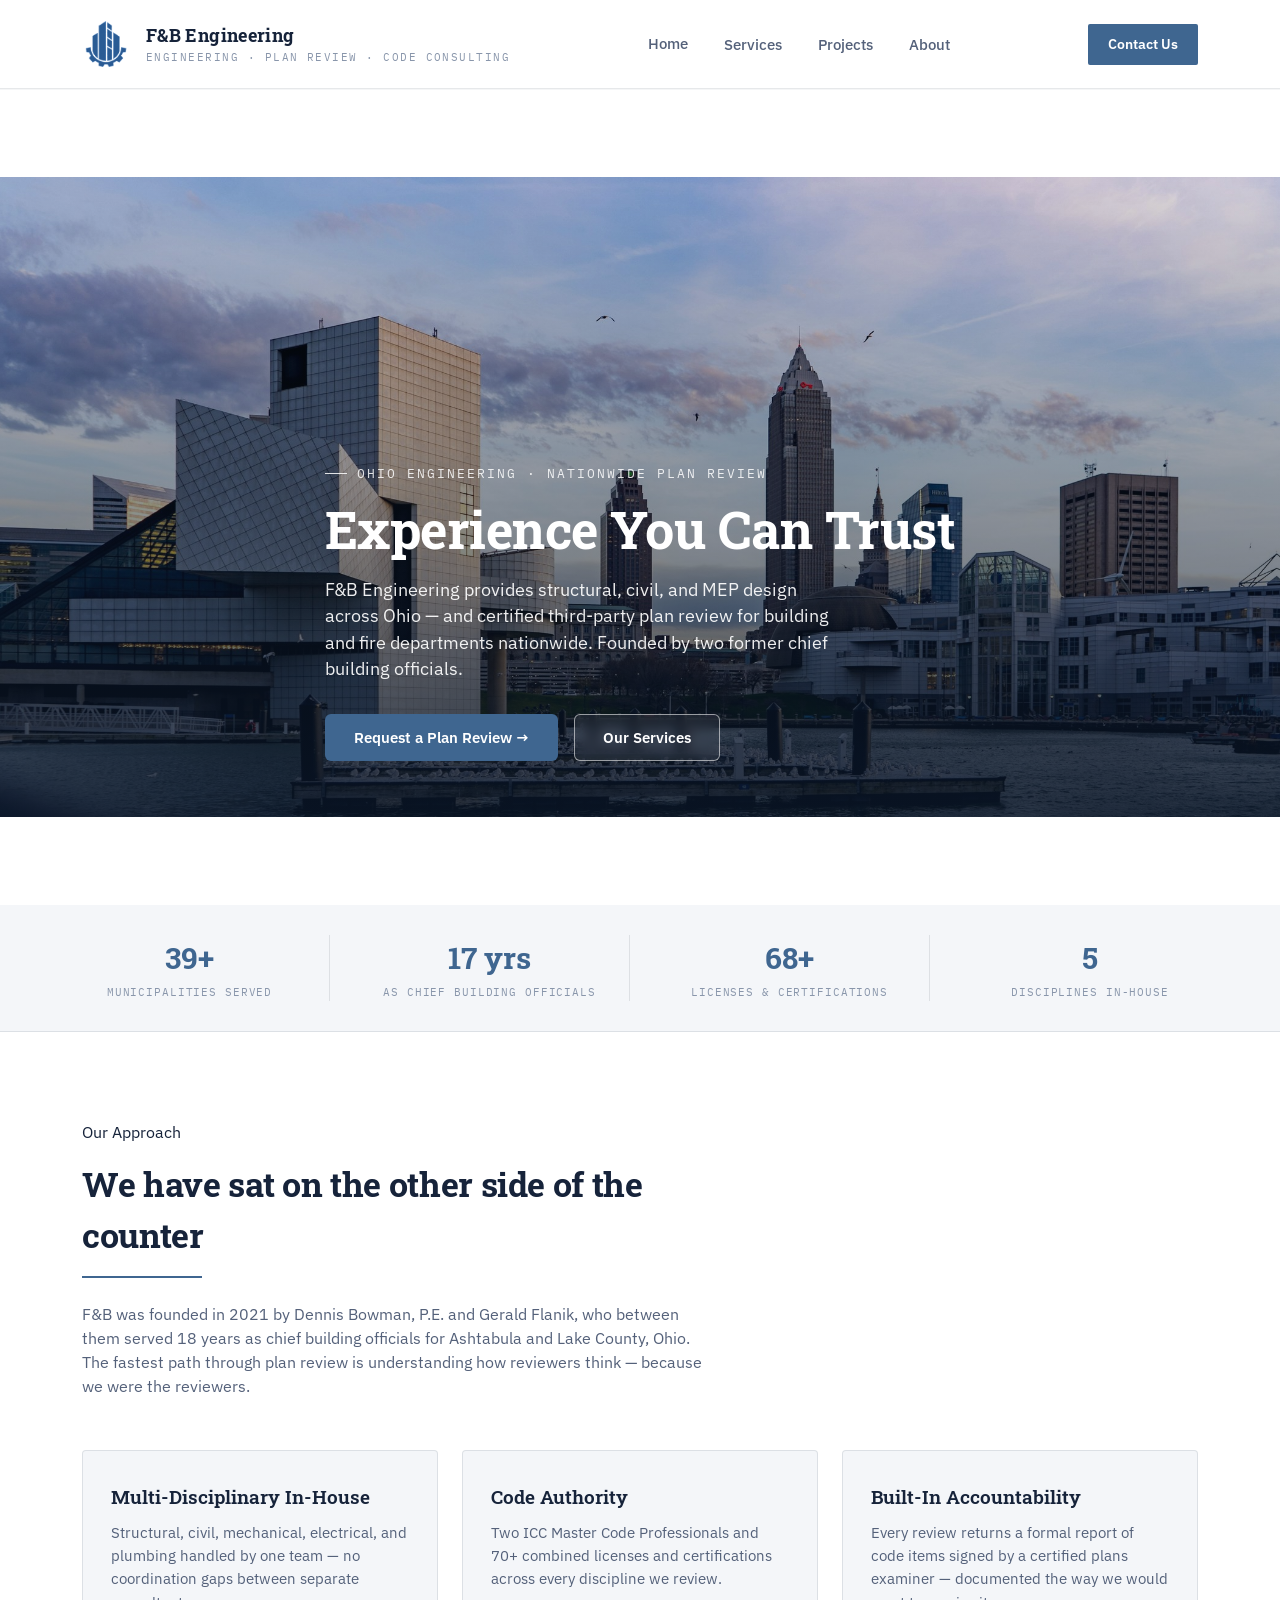
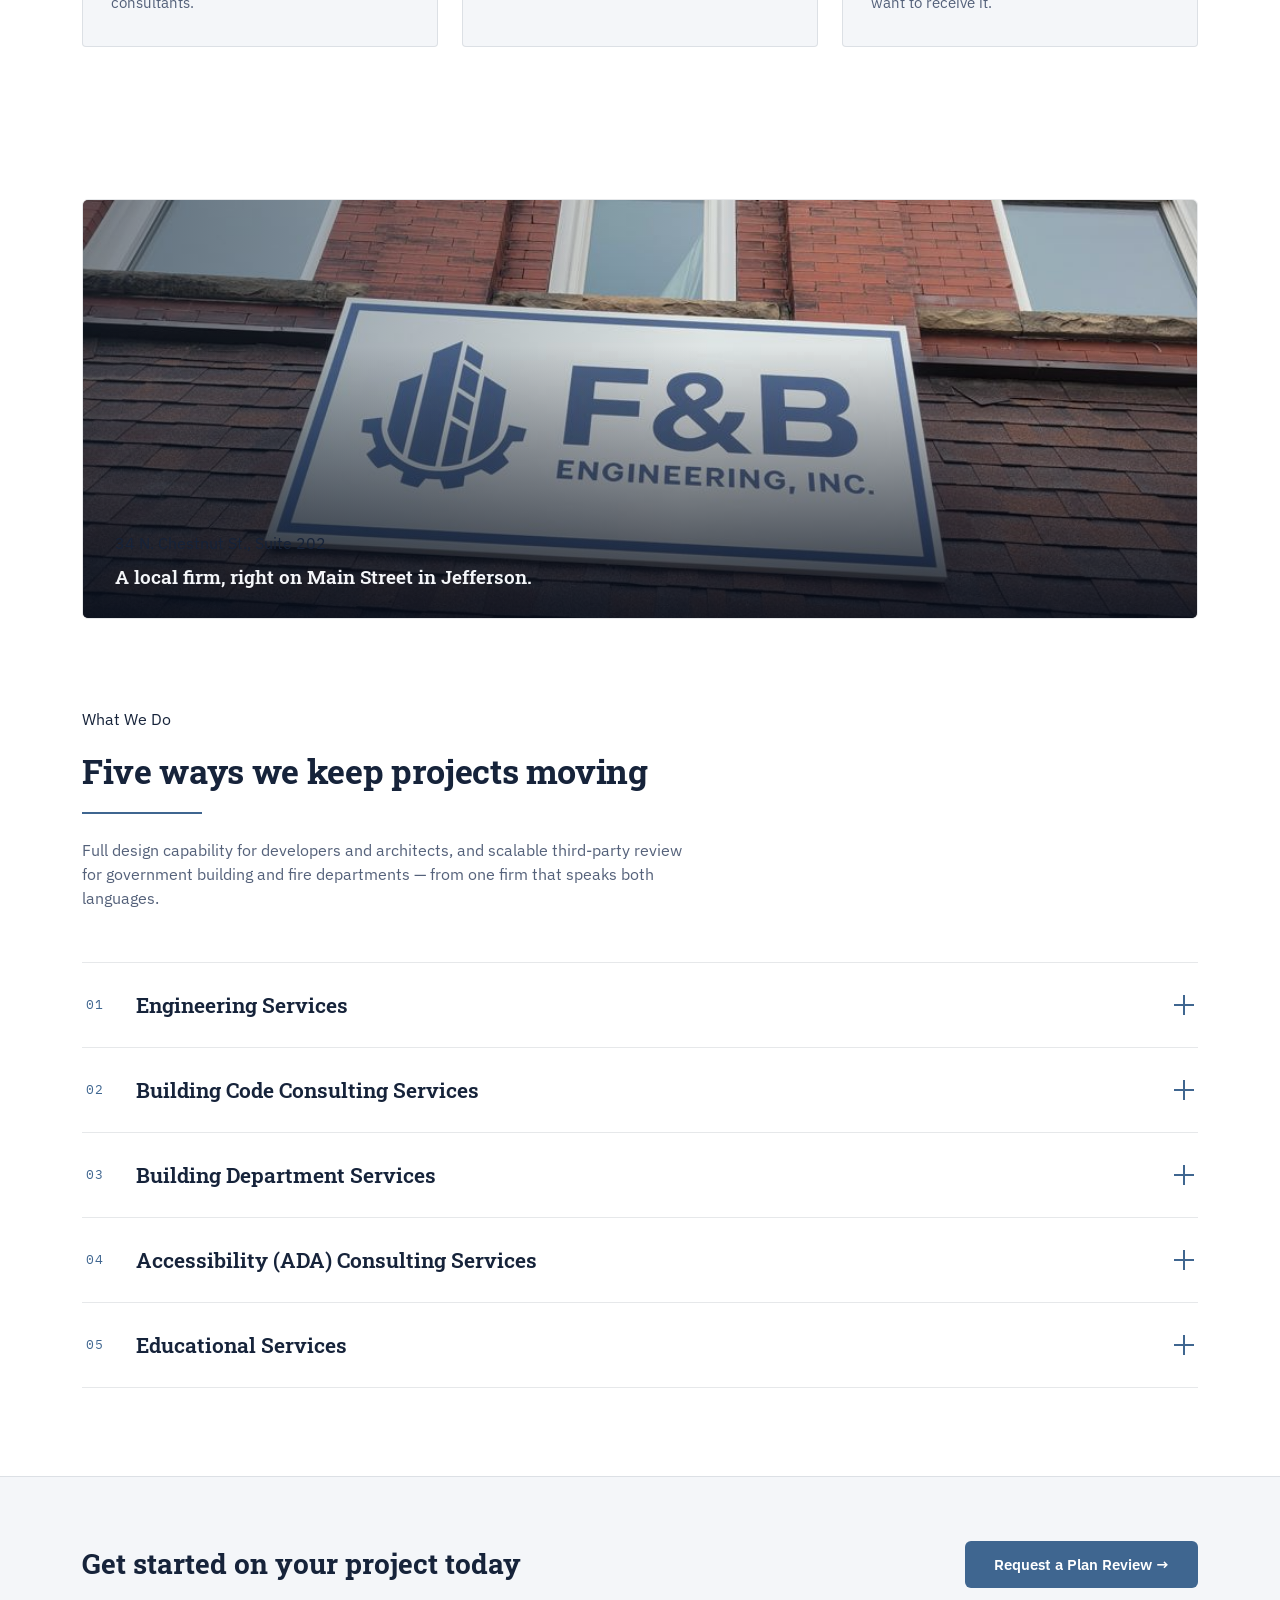
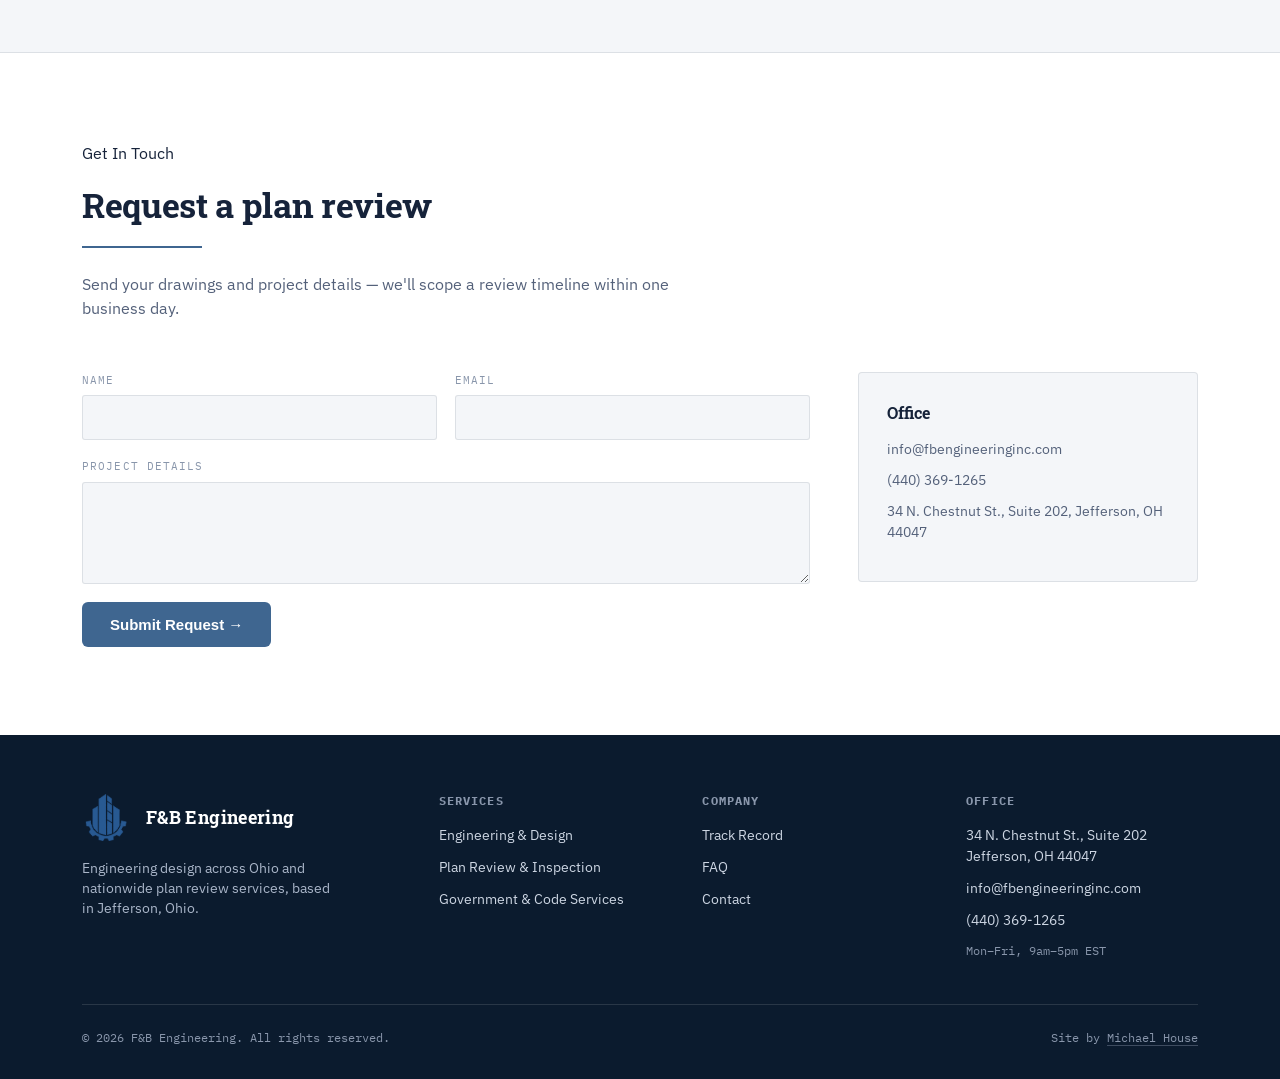
==== index.html @ 22bfcffc "Added effect to contact confirmation stamp" ====
<!DOCTYPE html>
<html lang="en">
<head>
<meta charset="UTF-8">
<meta name="viewport" content="width=device-width, initial-scale=1.0">
<title>F&amp;B Engineering — Ohio Engineering &amp; Nationwide Plan Review</title>
<meta name="description" content="Structural, civil, and MEP engineering across Ohio, and certified third-party building and fire plan review for departments nationwide. Founded by two former chief building officials.">
<meta name="theme-color" content="#ffffff">
<link rel="canonical" href="https://www.fbengineeringinc.com/">
<meta property="og:type" content="website">
<meta property="og:site_name" content="F&amp;B Engineering">
<meta property="og:title" content="F&amp;B Engineering — Ohio Engineering &amp; Nationwide Plan Review">
<meta property="og:description" content="Structural, civil, and MEP engineering across Ohio, and certified third-party building and fire plan review for departments nationwide. Founded by two former chief building officials.">
<meta property="og:url" content="https://www.fbengineeringinc.com/">
<meta property="og:image:width" content="1200">
<meta property="og:image:height" content="630">
<meta property="og:image:alt" content="F&amp;B Engineering — Ohio engineering and nationwide plan review">
<meta property="og:image" content="https://www.fbengineeringinc.com/og-image.jpg">
<meta name="twitter:card" content="summary_large_image">
<meta name="twitter:title" content="F&amp;B Engineering — Ohio Engineering &amp; Nationwide Plan Review">
<meta name="twitter:description" content="Structural, civil, and MEP engineering across Ohio, and certified third-party building and fire plan review for departments nationwide. Founded by two former chief building officials.">
<meta name="twitter:image" content="https://www.fbengineeringinc.com/og-image.jpg">
<meta name="robots" content="index, follow">
<link rel="icon" type="image/png" sizes="32x32" href="[data-uri]">
<link rel="apple-touch-icon" sizes="180x180" href="[data-uri]">
<script type="application/ld+json">
{
  "@context": "https://schema.org",
  "@type": "ProfessionalService",
  "name": "F&B Engineering",
  "description": "Full-service structural, civil, and MEP engineering across Ohio, and certified third-party plan review and inspection for building and fire departments nationwide.",
  "foundingDate": "2021",
  "url": "https://www.fbengineeringinc.com/",
  "telephone": "+1-440-369-1265",
  "email": "info@fbengineeringinc.com",
  "address": {
    "@type": "PostalAddress",
    "streetAddress": "34 N. Chestnut St., Suite 202",
    "addressLocality": "Jefferson",
    "addressRegion": "OH",
    "postalCode": "44047",
    "addressCountry": "US"
  },
  "areaServed": [{"@type":"State","name":"Ohio"},{"@type":"Country","name":"United States"}],
  "priceRange": "$$",
  "openingHoursSpecification": {
    "@type": "OpeningHoursSpecification",
    "dayOfWeek": ["Monday","Tuesday","Wednesday","Thursday","Friday"],
    "opens": "09:00",
    "closes": "17:00"
  },
  "sameAs": []
}
</script>
<link rel="preconnect" href="https://fonts.googleapis.com">
<link href="https://fonts.googleapis.com/css2?family=Roboto+Slab:wght@400;600;700&family=IBM+Plex+Sans:wght@400;500;600;700&family=IBM+Plex+Mono:wght@400;500&display=swap" rel="stylesheet">
<style>
  :root{
    /* Clean corporate palette — white surfaces, steel-blue brand accent
       (matches the actual office signage), navy reserved for the footer
       band and high-contrast text. Variable names kept for minimal-risk
       edits even though several no longer mean "navy". */
    --navy-950:#0b1b2e;   /* deep navy — footer band, dark text-on-accent */
    --navy-900:#ffffff;   /* page background */
    --navy-850:#f4f6f9;   /* card / section-alt surface */
    --navy-800:#eaeef3;   /* hover / input surface */
    --navy-750:#dde3ea;   /* subtle fill */
    --blue-500:#3f6690;   /* primary brand blue (from FBE signage) */
    --blue-400:#5b84ad;   /* lighter blue accent */
    --brass-400:#3f6690;  /* CTA accent — now blue, not gold */
    --brass-300:#5b84ad;
    --rust-500:#b33a2e;   /* rubber-stamp red — kept, reads great on white */
    --ink-100:#16233a;    /* primary text (near-navy, not pure black) */
    --ink-300:#54617a;    /* secondary text */
    --ink-400:#8996ab;    /* tertiary / mono labels */
    --line:rgba(15,30,50,0.10);
    --font-display:'Roboto Slab', serif;
    --font-body:'IBM Plex Sans', sans-serif;
    --font-mono:'IBM Plex Mono', monospace;
    --ease: cubic-bezier(.16,1,.3,1);
  }
  *{box-sizing:border-box; margin:0; padding:0;}
  html{scroll-behavior:smooth;}
  body{
    background:var(--navy-900);
    color:var(--ink-100);
    font-family:var(--font-body);
    line-height:1.5;
    overflow-x:hidden;
  }
  a{color:inherit; text-decoration:none;}
  img{max-width:100%; display:block;}
  .wrap{max-width:1180px; margin:0 auto; padding:0 32px;}
  ::selection{background:var(--blue-500); color:#ffffff;}

  /* Film grain texture removed for a clean corporate look on white */
  .grain-overlay{ display:none; }

  /* Focus states (keyboard navigation) */
  a:focus-visible, button:focus-visible, input:focus-visible, textarea:focus-visible{
    outline:2px solid var(--brass-300); outline-offset:3px; border-radius:2px;
  }
  .form-field input:focus-visible, .form-field textarea:focus-visible{
    outline:2px solid var(--blue-400); outline-offset:0;
  }
  .skip-link{
    position:absolute; top:-100px; left:16px; z-index:1000;
    background:var(--brass-400); color:#ffffff; font-weight:600; font-size:14px;
    padding:12px 20px; border-radius:2px; transition:top .2s ease;
  }
  .skip-link:focus{top:16px;}

  /* Blueprint grid texture */
  .blueprint-bg{
    position:absolute; inset:0;
    background-image:
      linear-gradient(rgba(91,155,213,0.07) 1px, transparent 1px),
      linear-gradient(90deg, rgba(91,155,213,0.07) 1px, transparent 1px);
    background-size:44px 44px;
    mask-image:radial-gradient(ellipse 80% 60% at 60% 20%, black 40%, transparent 100%);
    pointer-events:none;
  }
  .blueprint-glow{
    position:absolute; inset:0; pointer-events:none;
    background:radial-gradient(circle 200px at var(--mx,60%) var(--my,20%), rgba(91,155,213,0.045), transparent 70%);
    transition:background .12s ease-out;
  }

  /* Nav */
  header{
    position:sticky; top:0; z-index:100;
    background:rgba(255,255,255,0.90);
    backdrop-filter:blur(10px);
    border-bottom:1px solid var(--line);
    box-shadow:0 1px 0 rgba(15,30,50,0.04);
    transition:padding .25s ease;
  }
  nav{
    display:flex; align-items:center; justify-content:space-between;
    padding:18px 32px; max-width:1180px; margin:0 auto;
    transition:padding .25s ease;
  }
  header.scrolled nav{padding:12px 32px;}
  header.scrolled .brand-mark{width:40px; height:40px;}
  header.scrolled .brand-name{font-size:16px;}
  .brand{display:flex; align-items:center; gap:12px;}
  .brand-mark{
    width:52px; height:52px; object-fit:contain; display:block;
    transition:width .25s ease, height .25s ease;
  }
  .brand-name{font-family:var(--font-display); font-weight:700; font-size:18px; letter-spacing:0.02em; transition:font-size .25s ease;}
  .brand-sub{font-family:var(--font-mono); font-size:10.5px; color:var(--ink-400); letter-spacing:0.14em; text-transform:uppercase; margin-top:1px;}
  .nav-links{display:flex; gap:36px; align-items:center;}
  .nav-links a{font-size:14.5px; color:var(--ink-300); font-weight:500; transition:color .2s;}
  .nav-links a:hover{color:var(--brass-300);}
  .nav-dropdown{position:relative;}
  .nav-dropdown-menu{
    display:none; position:absolute; top:100%; left:0; margin-top:14px;
    background:#ffffff; border:1px solid var(--line); border-radius:4px;
    box-shadow:0 12px 28px rgba(0,0,0,0.12); min-width:220px; padding:8px 0; z-index:50;
  }
  .nav-dropdown-menu::before{
    content:''; position:absolute; top:-14px; left:0; right:0; height:14px;
  }
  .nav-dropdown-menu a{display:block; padding:10px 18px; font-size:13.5px; white-space:nowrap;}
  .nav-dropdown-menu a:hover{background:var(--bg-subtle,#f4f6f8);}
  .nav-dropdown:hover .nav-dropdown-menu{display:block;}
  .nav-cta{
    background:var(--brass-400); color:#ffffff; font-weight:600; font-size:14px;
    padding:10px 20px; border-radius:2px; transition:background .2s var(--ease), transform .2s var(--ease);
  }
  .nav-cta:hover{background:var(--navy-950); transform:translateY(-1px);}
  .nav-cta-mobile{display:none;}
  .nav-toggle{
    display:none; flex-direction:column; justify-content:center; gap:5px;
    width:40px; height:40px; background:transparent; border:1px solid var(--line); border-radius:3px;
    cursor:pointer; padding:0; align-items:center;
  }
  .nav-toggle span{width:18px; height:2px; background:var(--ink-100); transition:transform .25s var(--ease), opacity .25s ease;}
  .nav-toggle[aria-expanded="true"] span:nth-child(1){transform:translateY(7px) rotate(45deg);}
  .nav-toggle[aria-expanded="true"] span:nth-child(2){opacity:0;}
  .nav-toggle[aria-expanded="true"] span:nth-child(3){transform:translateY(-7px) rotate(-45deg);}

  /* Hero */
  .hero{position:relative; overflow:hidden; display:grid;}
  .hero-photo{position:relative; width:100%; height:100%; min-height:640px; grid-area:1 / 1;}
  .hero-photo-img{width:100%; height:100%; object-fit:cover; display:block;}
  .hero-photo-overlay{
    position:absolute; inset:0;
    background:linear-gradient(180deg, rgba(10,22,40,0.15) 0%, rgba(10,22,40,0.55) 65%, rgba(10,22,40,0.85) 100%);
  }
  .hero-copy{
    grid-area:1 / 1; z-index:2; align-self:end;
    padding:32px 0 56px; color:#ffffff;
  }
  .hero .eyebrow{
    font-family:var(--font-mono); font-size:12.5px; letter-spacing:0.16em; text-transform:uppercase;
    color:#ffffff; opacity:0.85; margin-bottom:18px; display:flex; align-items:center; gap:10px;
  }
  .hero .eyebrow::before{content:''; width:22px; height:1px; background:#ffffff;}
  .hero h1{
    font-family:var(--font-display); font-weight:700; font-size:52px; line-height:1.08;
    letter-spacing:-0.01em; margin-bottom:20px; color:#ffffff;
  }
  .hero h1 em{font-style:normal; color:var(--brass-400);}
  .hero-copy p{font-size:17.5px; color:rgba(255,255,255,0.92); max-width:520px; margin-bottom:32px;}
  .hero-actions{display:flex; gap:16px; flex-wrap:wrap;}
  .btn-primary, .btn-ghost{
    font-weight:600; font-size:15px; padding:15px 28px; border-radius:6px;
    display:inline-flex; align-items:center; gap:8px; line-height:1;
    border:1.5px solid transparent;
  }
  .btn-primary{
    background:var(--brass-400); color:#ffffff;
    transition:background .2s var(--ease), transform .2s var(--ease);
    position:relative; overflow:hidden;
  }
  .btn-primary::after{
    content:''; position:absolute; top:0; left:-60%; width:40%; height:100%;
    background:linear-gradient(115deg, transparent, rgba(255,255,255,0.55), transparent);
    transform:skewX(-20deg); transition:left .55s ease;
  }
  .btn-primary:hover::after{left:130%;}
  .btn-primary:hover{background:var(--brass-300); transform:translateY(-1px);}
  .btn-ghost{
    border:1.5px solid rgba(255,255,255,0.55); color:#ffffff;
    background:rgba(255,255,255,0.06); backdrop-filter:blur(6px);
    transition:border-color .2s, background .2s, transform .2s var(--ease);
  }
  .btn-ghost:hover{border-color:#ffffff; background:rgba(255,255,255,0.16); transform:translateY(-1px);}

  /* Stamp signature element */
  .stamp-stage{position:relative; height:340px; display:flex; align-items:center; justify-content:center;}
  .stamp{
    width:230px; height:230px; border-radius:50%;
    border:3px solid var(--rust-500);
    display:flex; align-items:center; justify-content:center;
    position:relative;
    transform:rotate(-11deg) scale(1);
    box-shadow:0 0 0 4px rgba(179,58,46,0.08);
  }
  .stamp::before{
    content:''; position:absolute; inset:10px; border-radius:50%; border:1px solid rgba(179,58,46,0.5);
  }
  .stamp-text{
    font-family:var(--font-mono); color:var(--rust-500); text-align:center; font-weight:500;
    font-size:12.5px; letter-spacing:0.08em; text-transform:uppercase; line-height:1.7;
  }
  .stamp-text .big{font-size:19px; font-weight:700; display:block; letter-spacing:0.1em; margin:2px 0;}
  .stamp.stamp-impact{
    animation:stampDown 0.5s cubic-bezier(.36,2.2,.5,1) both;
  }
  .stamp.stamp-impact::after{
    content:''; position:absolute; inset:-16px; border-radius:50%;
    border:2px solid var(--rust-500);
    opacity:0; animation:stampRing 0.55s ease-out 0.28s both;
  }
  @keyframes stampDown{
    0%{opacity:0; transform:rotate(-11deg) scale(2.4); filter:blur(4px);}
    50%{opacity:1; filter:blur(0);}
    62%{transform:rotate(-11deg) scale(0.88);}
    80%{transform:rotate(-11deg) scale(1.05);}
    100%{transform:rotate(-11deg) scale(1);}
  }
  @keyframes stampRing{
    0%{opacity:0.85; transform:scale(0.55);}
    100%{opacity:0; transform:scale(1.4);}
  }
  .stamp-ring-label{
    position:absolute; inset:-26px; font-family:var(--font-mono); font-size:10.5px;
    color:var(--ink-400); letter-spacing:0.15em;
  }

  /* Trust bar */
  .trust-bar{
    border-bottom:1px solid var(--line); background:var(--navy-850);
  }
  .trust-row{
    display:grid; grid-template-columns:repeat(4,1fr); padding:30px 0; gap:20px;
  }
  .trust-item{text-align:center; border-right:1px solid var(--line);}
  .trust-item:last-child{border-right:none;}
  .trust-num{font-family:var(--font-display); font-size:30px; font-weight:700; color:var(--blue-500); font-variant-numeric:tabular-nums;}
  .trust-label{font-family:var(--font-mono); font-size:11px; color:var(--ink-400); letter-spacing:0.08em; text-transform:uppercase; margin-top:4px;}

  /* Section shared */
  section{padding:88px 0;}
  .section-head{max-width:620px; margin-bottom:52px;}
  .section-head .eyebrow{margin-bottom:14px;}
  .section-head h2{font-family:var(--font-display); font-size:34px; font-weight:700; margin-bottom:14px; letter-spacing:-0.01em;}
  .section-head p{color:var(--ink-300); font-size:16px;}

  /* Feature photo */
  .feature-photo{padding:64px 0 0;}
  .photo-frame{
    position:relative; border-radius:6px; overflow:hidden; border:1px solid var(--line);
    height:420px;
  }
  .photo-frame img{
    width:100%; height:100%; object-fit:cover; object-position:center 30%;
    filter:saturate(0.82) contrast(1.05) brightness(0.96);
    display:block;
  }
  .photo-frame::after{
    content:''; position:absolute; inset:0;
    background:
      linear-gradient(180deg, rgba(6,13,26,0) 35%, rgba(6,13,26,0.88) 100%),
      linear-gradient(100deg, rgba(11,27,46,0.45), transparent 55%);
  }
  .photo-caption{position:absolute; left:32px; right:32px; bottom:26px; z-index:2;}
  .photo-caption .eyebrow{margin-bottom:8px;}
  .photo-caption p{
    font-family:var(--font-display); font-weight:600; font-size:19px;
    color:#f4f6f9; max-width:460px;
  }
  @media (max-width: 860px){
    .photo-frame{height:280px;}
    .photo-caption p{font-size:16px;}
  }

  /* Scroll reveal + blueprint draw-line */
  .reveal{opacity:0; transform:translateY(16px); transition:opacity .7s var(--ease) var(--rd,0ms), transform .7s var(--ease) var(--rd,0ms);}
  .reveal.in-view{opacity:1; transform:translateY(0);}
  .draw-line{display:block; width:120px; height:6px; margin:2px 0 22px;}
  .draw-line line{stroke:var(--brass-400); stroke-width:2; stroke-dasharray:120; stroke-dashoffset:120; transition:stroke-dashoffset 1s ease .15s;}
  .in-view .draw-line line{stroke-dashoffset:0;}

  /* Services */
  .idx-num{font-variant-numeric:tabular-nums;}
  .service-link{font-size:13.5px; font-weight:600; color:var(--blue-400); display:inline-flex; align-items:center; gap:6px;}

  /* Services accordion */
  .services-accordion{display:flex; flex-direction:column; border-top:1px solid var(--line);}
  .svc-item{border-bottom:1px solid var(--line);}
  .svc-trigger{
    width:100%; display:flex; align-items:center; gap:22px;
    padding:28px 4px; background:none; border:none; text-align:left; cursor:pointer;
  }
  .svc-trigger-index{
    font-family:var(--font-mono); font-size:13px; color:var(--brass-400); letter-spacing:0.08em;
    flex-shrink:0; width:28px;
  }
  .svc-trigger-title{
    font-family:var(--font-display); font-size:21px; font-weight:600; color:var(--ink-100);
    flex:1; transition:color .2s;
  }
  .svc-trigger:hover .svc-trigger-title{color:var(--brass-300);}
  .svc-trigger-icon{
    font-family:var(--font-mono); font-size:20px; color:var(--brass-400); flex-shrink:0;
    position:relative; width:20px; height:20px;
  }
  .svc-trigger-icon::before, .svc-trigger-icon::after{
    content:''; position:absolute; background:var(--brass-400); transition:transform .25s var(--ease);
  }
  .svc-trigger-icon::before{left:0; top:9px; width:20px; height:2px;}
  .svc-trigger-icon::after{left:9px; top:0; width:2px; height:20px;}
  .svc-item.open .svc-trigger-icon::after{transform:rotate(90deg); opacity:0;}
  .svc-panel{max-height:0; overflow:hidden; transition:max-height .35s ease;}
  .svc-panel-inner{padding:4px 4px 36px 50px; max-width:760px;}
  .svc-copy-block{margin-bottom:22px;}
  .svc-copy-block:last-of-type{margin-bottom:26px;}
  .svc-copy-block h4{font-family:var(--font-display); font-size:16px; font-weight:600; color:var(--ink-100); margin-bottom:8px;}
  .svc-copy-block p{color:var(--ink-300); font-size:14.5px; line-height:1.65;}
  .svc-copy-block p.svc-tbd{color:var(--ink-400); font-style:italic;}
  .svc-topic-list{list-style:none; display:grid; grid-template-columns:repeat(2,1fr); gap:8px 24px; margin:14px 0 18px;}
  .svc-topic-list li{font-size:14px; color:var(--ink-200); padding-left:18px; position:relative;}
  .svc-topic-list li::before{content:'/'; position:absolute; left:0; color:var(--brass-400); font-family:var(--font-mono); font-weight:600;}

  /* Approach / value props */
  .value-grid{display:grid; grid-template-columns:repeat(3,1fr); gap:24px; margin-top:8px;}
  .value-card{
    background:var(--navy-850); border:1px solid var(--line); border-radius:4px; padding:32px 28px;
    transition:border-color .25s var(--ease), transform .25s var(--ease);
  }
  .value-card:hover{border-color:var(--blue-500); transform:translateY(-3px);}
  .value-card h3{font-family:var(--font-display); font-size:19px; font-weight:600; margin-bottom:10px;}
  .value-card p{color:var(--ink-300); font-size:14.5px; line-height:1.6;}

  /* FAQ */
  .faq-list{max-width:760px;}
  .faq-item{border-bottom:1px solid var(--line);}
  .faq-q{
    width:100%; display:flex; justify-content:space-between; align-items:center; gap:16px;
    padding:22px 4px; background:none; border:none; text-align:left; cursor:pointer;
    font-family:var(--font-body); font-size:16px; font-weight:600; color:var(--ink-100);
  }
  .faq-q:hover{color:var(--brass-300);}
  .faq-icon{
    font-family:var(--font-mono); font-size:18px; color:var(--brass-400); flex-shrink:0;
    transition:transform .25s var(--ease);
  }
  .faq-item.open .faq-icon{transform:rotate(45deg);}
  .faq-a{max-height:0; overflow:hidden; transition:max-height .3s ease;}
  .faq-a p{color:var(--ink-300); font-size:14.5px; line-height:1.65; padding:0 4px 22px; max-width:660px;}

  /* Credentials badges */
  .badge-row{display:grid; grid-template-columns:repeat(4,1fr); gap:20px; margin-top:8px;}
  .badge-item{
    background:var(--navy-850); border:1px solid var(--line); border-radius:4px;
    padding:26px 16px; text-align:center;
  }
  .badge-mark{
    font-family:var(--font-mono); font-weight:700; font-size:20px; color:var(--brass-400);
    border:1.5px solid var(--brass-400); border-radius:3px; width:56px; height:56px;
    display:flex; align-items:center; justify-content:center; margin:0 auto 14px;
  }
  .badge-label{font-size:12.5px; color:var(--ink-300); line-height:1.4;}

  /* CTA banner */
  .cta-banner{padding:64px 0; background:var(--navy-850); border-top:1px solid var(--line); border-bottom:1px solid var(--line);}
  .cta-banner-inner{display:flex; align-items:center; justify-content:space-between; gap:24px; flex-wrap:wrap;}
  .cta-banner h2{font-family:var(--font-display); font-size:28px; font-weight:700; color:var(--ink-100);}

  /* Testimonials */
  .testimonial-grid{display:grid; grid-template-columns:repeat(2,1fr); gap:24px;}
  .testimonial{
    background:var(--navy-850); border:1px solid var(--line); border-radius:4px; padding:32px;
    position:relative;
  }
  .testimonial .mark{font-family:var(--font-display); font-size:44px; color:var(--brass-400); line-height:1; opacity:0.5;}
  .testimonial p{font-size:15.5px; color:var(--ink-300); margin:12px 0 20px; line-height:1.65;}
  .testimonial-who{font-size:13.5px; font-weight:600; color:var(--ink-100);}
  .testimonial-role{font-family:var(--font-mono); font-size:11.5px; color:var(--ink-400); margin-top:2px;}

  /* Footer — kept as a dark navy brand band against the otherwise white
     site, so its text colors are hardcoded light values rather than the
     shared (now dark-on-light) ink variables. */
  footer{border-top:1px solid var(--navy-950); padding:56px 0 32px; background:var(--navy-950);}
  .footer-grid{display:grid; grid-template-columns:1.4fr repeat(3,1fr); gap:32px; margin-bottom:44px;}
  .footer-brand .brand-name{color:#ffffff;}
  .footer-brand p{color:#aab6c9; font-size:13.5px; margin-top:14px; max-width:260px;}
  .footer-col h5{font-family:var(--font-mono); font-size:11.5px; letter-spacing:0.1em; text-transform:uppercase; color:#8996ab; margin-bottom:16px;}
  .footer-col a{display:block; font-size:14px; color:#cdd6e3; margin-bottom:11px; transition:color .2s;}
  .footer-col a:hover{color:var(--brass-300);}
  .footer-office address{font-style:normal; font-size:14px; color:#cdd6e3; margin-bottom:11px; line-height:1.5;}
  .footer-hours{font-family:var(--font-mono); font-size:12px; color:#8996ab; margin-top:2px;}
  .footer-bottom{
    border-top:1px solid rgba(255,255,255,0.12); padding-top:24px; display:flex; justify-content:space-between;
    font-family:var(--font-mono); font-size:12px; color:#8996ab;
  }
  .footer-bottom .credit-link{color:#8996ab; text-decoration:none; border-bottom:1px solid rgba(137,150,171,0.4); transition:color .2s, border-color .2s;}
  .footer-bottom .credit-link:hover{color:var(--blue-400); border-color:var(--blue-400);}

  @media (max-width: 860px){
    .nav-toggle{display:flex;}
    .nav-cta-desktop{display:none;}
    .nav-links{
      display:flex; flex-direction:column; align-items:stretch; gap:0;
      position:fixed; top:0; right:0; height:100vh; width:78%; max-width:320px;
      background:#ffffff; border-left:1px solid var(--line); box-shadow:-8px 0 24px rgba(15,30,50,0.08);
      padding:88px 28px 28px; transform:translateX(100%); transition:transform .3s ease;
      z-index:99;
    }
    header.menu-open .nav-links{transform:translateX(0);}
    .nav-links a{
      padding:14px 4px; border-bottom:1px solid var(--line); font-size:16px;
      min-height:44px; display:flex; align-items:center;
    }
    .nav-cta-mobile{display:flex; justify-content:center; margin-top:22px; padding:14px 20px; min-height:44px;}
    .nav-backdrop{display:none; position:fixed; inset:0; background:rgba(6,13,26,0.6); z-index:98;}
    header.menu-open .nav-backdrop{display:block;}
    body.menu-open{overflow:hidden;}

    section{padding:64px 0;}
    .hero-photo{min-height:520px;}
    .hero-copy{padding:24px 0 36px;}
    .hero h1{font-size:32px;}
    .hero-copy p{max-width:none;}
    .hero-actions{flex-direction:column; align-items:stretch;}
    .hero-actions a{text-align:center; justify-content:center; min-height:48px;}
    .btn-ghost{min-height:48px; display:flex; align-items:center; justify-content:center;}
    .testimonial-grid, .value-grid, .badge-row{grid-template-columns:1fr;}
    .svc-panel-inner{padding-left:28px;}
    .svc-topic-list{grid-template-columns:1fr;}
    .coverage-list{grid-template-columns:1fr;}
    .trust-row{grid-template-columns:repeat(2,1fr);}
    .footer-grid{grid-template-columns:1fr 1fr;}
    .contact-form .btn-primary{width:100%; justify-content:center; min-height:48px;}
  }

  @media (max-width: 480px){
    .wrap{padding:0 20px;}
    section{padding:52px 0;}
    .hero h1{font-size:27px;}
    .hero-copy p{font-size:16px;}
    .hero-photo{min-height:440px;}
    .trust-row{grid-template-columns:1fr 1fr; gap:14px 0;}
    .trust-num{font-size:25px;}
    .section-head h2{font-size:26px;}
    .footer-grid{grid-template-columns:1fr; gap:28px;}
    .footer-bottom{flex-direction:column; gap:8px; align-items:flex-start;}
  }

  /* Contact form */
  .contact-layout{display:grid; grid-template-columns:1fr 340px; gap:48px; align-items:start;}
  .contact-form{display:flex; flex-direction:column; gap:18px;}
  .form-row{display:grid; grid-template-columns:1fr 1fr; gap:18px;}
  .form-field{display:flex; flex-direction:column; gap:7px;}
  .form-field label{font-family:var(--font-mono); font-size:11px; letter-spacing:0.1em; text-transform:uppercase; color:var(--ink-400);}
  .form-field input, .form-field textarea{
    background:var(--navy-850); border:1px solid var(--line); border-radius:3px; color:var(--ink-100);
    font-family:var(--font-body); font-size:14.5px; padding:12px 14px; resize:vertical;
    transition:border-color .2s, background .2s;
  }
  .form-field input:focus, .form-field textarea:focus{
    outline:none; border-color:var(--blue-400); background:var(--navy-800);
  }
  .contact-form .btn-primary{align-self:flex-start; border:none; cursor:pointer;}
  .contact-side{
    background:var(--navy-850); border:1px solid var(--line); border-radius:4px; padding:28px;
  }
  .contact-side h3{font-family:var(--font-display); font-size:16px; margin-bottom:14px;}
  .contact-side a, .contact-side p{display:block; font-size:14px; color:var(--ink-300); margin-bottom:10px;}
  .confirm-stamp{display:none; flex-direction:column; align-items:center; justify-content:center; gap:18px; padding:40px 0;}
  .confirm-stamp.show{display:flex;}
  .confirm-stamp p{font-size:14.5px; color:var(--ink-300); text-align:center;}
  @media (max-width: 860px){
    .contact-layout{grid-template-columns:1fr;}
    .form-row{grid-template-columns:1fr;}
  }

  /* Respect reduced-motion preference */
  @media (prefers-reduced-motion: reduce){
    *, *::before, *::after{
      animation-duration:0.01ms !important; animation-iteration-count:1 !important;
      transition-duration:0.01ms !important; scroll-behavior:auto !important;
    }
    .reveal{opacity:1; transform:none;}
    .draw-line line{stroke-dashoffset:0;}
  }
</style>
</head>
<body>

<div class="grain-overlay" aria-hidden="true"></div>

<a href="#main-content" class="skip-link">Skip to main content</a>

<header id="siteHeader">
  <nav>
    <div class="brand">
      <img src="[data-uri]" alt="F&amp;B Engineering, Inc. logo mark" class="brand-mark">
      <div>
        <div class="brand-name">F&amp;B Engineering</div>
        <div class="brand-sub">Engineering · Plan Review · Code Consulting</div>
      </div>
    </div>
    <div class="nav-links" id="navLinks">
      <a href="#hero">Home</a>
      <div class="nav-dropdown">
        <a href="#services">Services</a>
        <div class="nav-dropdown-menu">
          <a href="#services">Engineering Services</a>
          <a href="#services">Building Code Consulting</a>
          <a href="#services">Building Department Services</a>
          <a href="#services">Accessibility (ADA) Consulting</a>
          <a href="#services">Educational Services</a>
        </div>
      </div>
      <div class="nav-dropdown">
        <a href="about.html">Projects</a>
        <div class="nav-dropdown-menu">
          <a href="about.html#track-record">Track Record</a>
        </div>
      </div>
      <div class="nav-dropdown">
        <a href="about.html">About</a>
        <div class="nav-dropdown-menu">
          <a href="about.html#faq">FAQ</a>
          <a href="contact.html">Contact</a>
        </div>
      </div>
      <a href="contact.html" class="nav-cta nav-cta-mobile">Contact Us</a>
    </div>
    <a href="contact.html" class="nav-cta nav-cta-desktop">Contact Us</a>
    <button class="nav-toggle" id="navToggle" aria-label="Open menu" aria-expanded="false" aria-controls="navLinks">
      <span></span><span></span><span></span>
    </button>
  </nav>
  <div class="nav-backdrop" id="navBackdrop"></div>
</header>

<main id="main-content">
<section class="hero" id="hero">
  <div class="hero-photo">
    <img src="images/fbe-hero-cleveland.jpg" alt="Cleveland, Ohio skyline across the water" class="hero-photo-img">
    <div class="hero-photo-overlay"></div>
  </div>
  <div class="wrap hero-copy">
    <div class="eyebrow">Ohio Engineering · Nationwide Plan Review</div>
    <h1>Experience You Can Trust</h1>
    <p>F&amp;B Engineering provides structural, civil, and MEP design across Ohio — and certified third-party plan review for building and fire departments nationwide. Founded by two former chief building officials.</p>
    <div class="hero-actions">
      <a href="#contact" class="btn-primary">Request a Plan Review →</a>
      <a href="#services" class="btn-ghost">Our Services</a>
    </div>
  </div>
</section>

<div class="trust-bar" id="trustBar">
  <div class="wrap trust-row">
    <div class="trust-item"><div class="trust-num" data-target="40" data-suffix="+">0</div><div class="trust-label">Municipalities Served</div></div>
    <div class="trust-item"><div class="trust-num" data-target="18" data-suffix=" yrs">0</div><div class="trust-label">As Chief Building Officials</div></div>
    <div class="trust-item"><div class="trust-num" data-target="70" data-suffix="+">0</div><div class="trust-label">Licenses &amp; Certifications</div></div>
    <div class="trust-item"><div class="trust-num" data-target="5" data-suffix="">0</div><div class="trust-label">Disciplines In-House</div></div>
  </div>
</div>

<section id="approach">
  <div class="wrap">
    <div class="section-head reveal">
      <div class="eyebrow">Our Approach</div>
      <h2>We have sat on the other side of the counter</h2>
      <svg class="draw-line" viewBox="0 0 120 4"><line x1="0" y1="2" x2="120" y2="2"/></svg>
      <p>F&amp;B was founded in 2021 by Dennis Bowman, P.E. and Gerald Flanik, who between them served 18 years as chief building officials for Ashtabula and Lake County, Ohio. The fastest path through plan review is understanding how reviewers think — because we were the reviewers.</p>
    </div>
    <div class="value-grid">
      <div class="value-card reveal">
        <h3>Multi-Disciplinary In-House</h3>
        <p>Structural, civil, mechanical, electrical, and plumbing handled by one team — no coordination gaps between separate consultants.</p>
      </div>
      <div class="value-card reveal">
        <h3>Code Authority</h3>
        <p>Two ICC Master Code Professionals and 70+ combined licenses and certifications across every discipline we review.</p>
      </div>
      <div class="value-card reveal">
        <h3>Built-In Accountability</h3>
        <p>Every review returns a formal report of code items signed by a certified plans examiner — documented the way we would want to receive it.</p>
      </div>
    </div>
  </div>
</section>

<section class="feature-photo">
  <div class="wrap">
    <div class="photo-frame reveal">
      <img src="[data-uri]" alt="F&amp;B Engineering, Inc. storefront sign in Jefferson, Ohio" loading="lazy" width="1024" height="1024">
      <div class="photo-caption">
        <div class="eyebrow">34 N. Chestnut St., Suite 202</div>
        <p>A local firm, right on Main Street in Jefferson.</p>
      </div>
    </div>
  </div>
</section>

<section id="services">
  <div class="wrap">
    <div class="section-head reveal">
      <div class="eyebrow">What We Do</div>
      <h2>Five ways we keep projects moving</h2>
      <svg class="draw-line" viewBox="0 0 120 4"><line x1="0" y1="2" x2="120" y2="2"/></svg>
      <p>Full design capability for developers and architects, and scalable third-party review for government building and fire departments — from one firm that speaks both languages.</p>
    </div>

    <div class="services-accordion">

      <div class="svc-item" data-svc="engineering">
        <button class="svc-trigger" aria-expanded="false" aria-controls="svc-panel-engineering">
          <span class="svc-trigger-index">01</span>
          <span class="svc-trigger-title">Engineering Services</span>
          <span class="svc-trigger-icon" aria-hidden="true"></span>
        </button>
        <div class="svc-panel" id="svc-panel-engineering">
          <div class="svc-panel-inner">
            <div class="svc-copy-block">
              <h4>Civil</h4>
              <p>Full site civil design for commercial, industrial, and multi-family development — grading and drainage, stormwater management and detention, sanitary sewer and water distribution, and land development planning. Because our team has reviewed submissions from the other side of the counter, our civil packages are built to clear municipal review the first time.</p>
            </div>
            <div class="svc-copy-block">
              <h4>Building</h4>
              <p>Structural, mechanical, electrical, and plumbing design for new construction, additions, and renovations across commercial, industrial, and multi-family occupancies. One team handles every discipline in-house, so there are no coordination gaps between separate consultants and no surprises when your drawings hit code review.</p>
            </div>
            <a href="#contact" class="service-link">Discuss a project →</a>
          </div>
        </div>
      </div>

      <div class="svc-item" data-svc="code-consulting">
        <button class="svc-trigger" aria-expanded="false" aria-controls="svc-panel-code-consulting">
          <span class="svc-trigger-index">02</span>
          <span class="svc-trigger-title">Building Code Consulting Services</span>
          <span class="svc-trigger-icon" aria-hidden="true"></span>
        </button>
        <div class="svc-panel" id="svc-panel-code-consulting">
          <div class="svc-panel-inner">
            <div class="svc-copy-block">
              <h4>Pre-Design Code Analysis Services</h4>
              <p>Several key steps are required for the successful development of a set of project drawings and specifications. How a firm coordinates their plans with local codes and regulations, as well as plans developed by other consultants or disciplines, has a significant impact on the success of the project. Submitting inaccurate or insufficient construction documents to the local jurisdiction will have an adverse effect on the project. Your firm will spend many hours revising and providing addenda addressing unexpected items for re-submittal and possible delays in the project schedule. F&amp;B Engineering provides pre-design analysis services for architectural and engineering firms that will provide valuable insight regarding code and regulatory conflicts, as well as disconnects between disciplines.</p>
            </div>
            <div class="svc-copy-block">
              <h4>Post-Submission Plan Review Services</h4>
              <p>Plans that ultimately go to governmental plan reviewers at the local level are never completely free of issues and questions. This is quite evident when the design firm receives correspondence from the government building official indicating several items of non-compliance. F&amp;B Engineering provides professional post-submission plan review services designed to provide analysis and solutions for re-submittal of all items of non-compliance.</p>
            </div>
            <div class="svc-copy-block">
              <h4>Board of Building Appeals &amp; Expert Witness Services</h4>
              <p>The impression that your firm makes with a set of project plans is primarily based on the accuracy and completeness of the plans and specifications developed. The number and significance of comments issued by governmental plan reviewers at the local level and during team reviews is reflective of the end product and your firm. Sometimes technical communication is not evenly understood by all parties involved and we must move forward with the adjudication process. F&amp;B Engineering provides analysis reports, and expert witness services to assist owners, architectural, and engineering firms with Board of Building Appeals hearings.</p>
            </div>
            <a href="#contact" class="service-link">Discuss a project →</a>
          </div>
        </div>
      </div>

      <div class="svc-item" data-svc="building-department">
        <button class="svc-trigger" aria-expanded="false" aria-controls="svc-panel-building-department">
          <span class="svc-trigger-index">03</span>
          <span class="svc-trigger-title">Building Department Services</span>
          <span class="svc-trigger-icon" aria-hidden="true"></span>
        </button>
        <div class="svc-panel" id="svc-panel-building-department">
          <div class="svc-panel-inner">
            <div class="svc-copy-block">
              <h4>Building Official Services</h4>
              <p>We can provide building official services by experienced Master Code Professionals (MCP) &amp; Certified Building Officials (CBO) as required by International Building Codes, State and local building code requirements. Short-term supportive services are also available to provide assistance and mentoring for building officials. Additionally, services may include pre-application &amp; post-application meetings and code consultations with owners, owner's representatives, government agencies.</p>
            </div>
            <div class="svc-copy-block">
              <h4>Plan Review Services</h4>
              <p>We provide plan review services throughout the United States according to all International Code Council (ICC) codes, and specific State and local codes. We provide our clients with a formal plan review report with all relevant code items of noncompliance signed by a certified plans examiner. We offer quick turnaround times even for the most complex projects. All plans are reviewed by a code expert with specialized expertise in building, electrical, mechanical, plumbing, and NFPA fire protection disciplines.</p>
            </div>
            <div class="svc-copy-block">
              <h4>On-site Budgeting &amp; Economic Analysis Services</h4>
              <p>We have been in your shoes! Our experienced building officials with many years of running governmental departments offer budgeting analysis tools and solutions with guidance on software implementation for your specific department to operate economically.</p>
            </div>
            <div class="svc-copy-block">
              <h4>Board of Building Appeals &amp; Expert Witness Services</h4>
              <p>We provide professional consulting services for building departments in areas of appeal hearings and expert witness service. Sometimes technical communication is not evenly understood by all parties involved and we must move forward with the adjudication process. F&amp;B Engineering provides supportive analysis reports from experts in respective disciplines, attends adjudications, assists with adjudication preparation, and offers expert witness services.</p>
            </div>
            <a href="#contact" class="service-link">Request a review →</a>
          </div>
        </div>
      </div>

      <div class="svc-item" data-svc="accessibility">
        <button class="svc-trigger" aria-expanded="false" aria-controls="svc-panel-accessibility">
          <span class="svc-trigger-index">04</span>
          <span class="svc-trigger-title">Accessibility (ADA) Consulting Services</span>
          <span class="svc-trigger-icon" aria-hidden="true"></span>
        </button>
        <div class="svc-panel" id="svc-panel-accessibility">
          <div class="svc-panel-inner">
            <div class="svc-copy-block">
              <h4>Private Building Owners</h4>
              <p>F&amp;B Engineering provides accessibility consulting services for owners, attorneys, planners, architects, engineers, and developers to ensure that people with physical impairments, visual impairments and hearing impairments can use the facilities. We also inspect and analyze existing buildings in order to prepare reports and solutions for compliance of ADA Title III requirements.</p>
              <p>Public accommodations must comply with basic nondiscrimination requirements that prohibit exclusion, segregation, and unequal treatment. They also must comply with specific requirements related to architectural standards for new and altered buildings; reasonable modifications to policies, practices, and procedures; effective communication with people with hearing, vision, or speech disabilities; and other access requirements. Additionally, public accommodations must remove barriers in existing buildings where it is easy to do so without much difficulty or expense, given the public accommodation's resources.</p>
            </div>
            <div class="svc-copy-block">
              <h4>State &amp; Local Governments</h4>
              <p>F&amp;B Engineering provides accessibility consulting services to State and local governments to ensure that people with physical impairments, visual impairments and hearing impairments can use the facilities. We also inspect and analyze existing buildings in order to prepare reports and solutions for compliance of ADA Title II requirements.</p>
              <p>State and local governments are required to follow specific architectural standards in new construction and alteration of their buildings. They also must relocate programs or otherwise provide access in inaccessible older buildings, and communicate effectively with people who have hearing, vision, or speech disabilities. Public entities are not required to take actions that would result in undue financial and administrative burdens. They are required to make reasonable modifications to policies, practices, and procedures where necessary to avoid discrimination, unless they can demonstrate that doing so would fundamentally alter the nature of the service, program, or activity being provided.</p>
              <p><strong>All services are provided by a certified accessibility code expert with specialized expertise in accessible design, plan review, and inspection.</strong></p>
            </div>
            <a href="#contact" class="service-link">Schedule a consult →</a>
          </div>
        </div>
      </div>

      <div class="svc-item" data-svc="educational">
        <button class="svc-trigger" aria-expanded="false" aria-controls="svc-panel-educational">
          <span class="svc-trigger-index">05</span>
          <span class="svc-trigger-title">Educational Services</span>
          <span class="svc-trigger-icon" aria-hidden="true"></span>
        </button>
        <div class="svc-panel" id="svc-panel-educational">
          <div class="svc-panel-inner">
            <div class="svc-copy-block">
              <p>F&amp;B Engineering provides Technical and Business education courses designed to engage participants and build confidence in today's competitive market place. Courses can be custom developed for your particular needs from "business communication" to technical "electrical fault current studies."</p>
            </div>
            <div class="svc-copy-block">
              <h4>Training &amp; Education</h4>
              <p>We design, develop, and present many custom educational programs for corporations, state and local governments, ICC Chapters, architectural and engineering firms. Listed below is our general education topics for government building departments, owners, architects, engineers, and developers:</p>
              <ul class="svc-topic-list">
                <li>Accessibility Code (IBC), ICC A117, &amp; Federal Standards</li>
                <li>Building Codes – International Building Code (All Editions)</li>
                <li>Electrical Code (National Electrical Code-NFPA 70) – (All Editions)</li>
                <li>Energy Codes – IECC &amp; ASHRAE (All Editions)</li>
                <li>Fire Alarm Code (IBC &amp; IFC) &amp; NFPA 72 (All Editions)</li>
                <li>Fire Sprinkler Code (IBC &amp; IFC) &amp; NFPA 13, 13R &amp; 13D (All Editions)</li>
                <li>Fuel Gas Codes – IFGC &amp; NFPA 54 (All Editions)</li>
                <li>Mechanical Code – (IMC &amp; UMC) (All Editions)</li>
                <li>Plumbing Code – (IPC &amp; UPC) (All Editions)</li>
              </ul>
              <p>On-site education with materials and instructor-led examples of "real life" problems will provide participants with the confidence needed to be more effective in both technical and administrative functions. We provide the very best educational services by experts with technical engineering degrees and certifications in all disciplines (Accessibility, Civil, Building, Electrical, Mechanical, Fire Protection &amp; Plumbing).</p>
              <p>F&amp;B Engineering develops educational programs to help businesses stay ahead of customer satisfaction trends. Our custom training integrates participants with tools and solutions that will enable your company to fully realize the benefits of improved productivity. Most importantly, we provide the design, development, and training that ensures your staff can ramp up quickly and realize concrete improvements in technology, communication, and customer satisfaction.</p>
              <p><em>We offer specialized professional services throughout the United States and American Territories. Government decision-makers should consider F&amp;B Engineering, Inc. when providing your departments with the best professional services.</em></p>
            </div>
            <a href="#contact" class="service-link">Schedule a consult →</a>
          </div>
        </div>
      </div>

    </div>
  </div>
</section>

<section class="cta-banner">
  <div class="wrap cta-banner-inner reveal">
    <h2>Get started on your project today</h2>
    <a href="#contact" class="btn-primary">Request a Plan Review →</a>
  </div>
</section>

<section id="contact">
  <div class="wrap">
    <div class="section-head reveal">
      <div class="eyebrow">Get In Touch</div>
      <h2>Request a plan review</h2>
      <svg class="draw-line" viewBox="0 0 120 4"><line x1="0" y1="2" x2="120" y2="2"/></svg>
      <p>Send your drawings and project details — we'll scope a review timeline within one business day.</p>
    </div>
    <div class="contact-layout">
      <div>
        <form class="contact-form" id="contactForm">
          <div class="form-row">
            <div class="form-field"><label for="cf-name">Name</label><input id="cf-name" type="text" name="name" required></div>
            <div class="form-field"><label for="cf-email">Email</label><input id="cf-email" type="email" name="email" required></div>
          </div>
          <div class="form-field"><label for="cf-msg">Project details</label><textarea id="cf-msg" name="message" rows="4" required></textarea></div>
          <input type="text" name="_gotcha" tabindex="-1" autocomplete="off" aria-hidden="true" style="position:absolute;left:-9999px;opacity:0;height:0;width:0">
          <button type="submit" class="btn-primary">Submit Request →</button>
        </form>
        <div class="confirm-stamp" id="confirmStamp">
          <div class="stamp" id="confirmStampGraphic">
            <div class="stamp-text">Request<span class="big">RECEIVED</span>F&amp;B ENG.</div>
          </div>
          <p>Thanks — we'll be in touch within one business day.</p>
        </div>
      </div>
      <div class="contact-side">
        <h3>Office</h3>
        <a href="mailto:info@fbengineeringinc.com">info@fbengineeringinc.com</a>
        <a href="tel:+14403691265">(440) 369-1265</a>
        <p>34 N. Chestnut St., Suite 202, Jefferson, OH 44047</p>
      </div>
    </div>
  </div>
</section>

</main>

<footer>
  <div class="wrap">
    <div class="footer-grid">
      <div class="footer-brand">
        <div class="brand"><img src="[data-uri]" alt="F&amp;B Engineering, Inc. logo mark" class="brand-mark"><div class="brand-name">F&amp;B Engineering</div></div>
        <p>Engineering design across Ohio and nationwide plan review services, based in Jefferson, Ohio.</p>
      </div>
      <div class="footer-col">
        <h5>Services</h5>
        <a href="#services">Engineering &amp; Design</a>
        <a href="#services">Plan Review &amp; Inspection</a>
        <a href="#services">Government &amp; Code Services</a>
      </div>
      <div class="footer-col">
        <h5>Company</h5>
        <a href="about.html#track-record">Track Record</a>
        <a href="about.html#faq">FAQ</a>
        <a href="#contact">Contact</a>
      </div>
      <div class="footer-col footer-office">
        <h5>Office</h5>
        <address>
          34 N. Chestnut St., Suite 202<br>
          Jefferson, OH 44047
        </address>
        <a href="mailto:info@fbengineeringinc.com">info@fbengineeringinc.com</a>
        <a href="tel:+14403691265">(440) 369-1265</a>
        <div class="footer-hours">Mon–Fri, 9am–5pm EST</div>
      </div>
    </div>
    <div class="footer-bottom">
      <span>© 2026 F&amp;B Engineering. All rights reserved.</span>
      <span>Site by <a href="https://michaelhouse.dev/" target="_blank" rel="noopener" class="credit-link">Michael House</a></span>
    </div>
  </div>
</footer>

<script>
(function(){
  var reduceMotion = window.matchMedia('(prefers-reduced-motion: reduce)').matches;

  // 0. Mobile nav toggle
  var navToggle = document.getElementById('navToggle');
  var navLinks = document.getElementById('navLinks');
  var navBackdrop = document.getElementById('navBackdrop');
  function closeMenu(){
    header.classList.remove('menu-open');
    document.body.classList.remove('menu-open');
    navToggle.setAttribute('aria-expanded', 'false');
    navToggle.setAttribute('aria-label', 'Open menu');
  }
  function openMenu(){
    header.classList.add('menu-open');
    document.body.classList.add('menu-open');
    navToggle.setAttribute('aria-expanded', 'true');
    navToggle.setAttribute('aria-label', 'Close menu');
  }
  if(navToggle){
    navToggle.addEventListener('click', function(){
      var isOpen = header.classList.contains('menu-open');
      if(isOpen){ closeMenu(); } else { openMenu(); }
    });
    navBackdrop.addEventListener('click', closeMenu);
    navLinks.querySelectorAll('a').forEach(function(link){
      link.addEventListener('click', closeMenu);
    });
    window.addEventListener('keydown', function(e){
      if(e.key === 'Escape'){ closeMenu(); }
    });
  }

  // 0b. FAQ accordion
  var faqItems = document.querySelectorAll('.faq-item');
  faqItems.forEach(function(item){
    var btn = item.querySelector('.faq-q');
    var panel = item.querySelector('.faq-a');
    btn.addEventListener('click', function(){
      var isOpen = item.classList.contains('open');
      faqItems.forEach(function(other){
        other.classList.remove('open');
        other.querySelector('.faq-q').setAttribute('aria-expanded', 'false');
        other.querySelector('.faq-a').style.maxHeight = null;
      });
      if(!isOpen){
        item.classList.add('open');
        btn.setAttribute('aria-expanded', 'true');
        panel.style.maxHeight = panel.scrollHeight + 'px';
      }
    });
  });

  // 0c. Services accordion (expand-in-place)
  var svcItems = document.querySelectorAll('.svc-item');
  svcItems.forEach(function(item){
    var btn = item.querySelector('.svc-trigger');
    var panel = item.querySelector('.svc-panel');
    btn.addEventListener('click', function(){
      var isOpen = item.classList.contains('open');
      svcItems.forEach(function(other){
        other.classList.remove('open');
        other.querySelector('.svc-trigger').setAttribute('aria-expanded', 'false');
        other.querySelector('.svc-panel').style.maxHeight = null;
      });
      if(!isOpen){
        item.classList.add('open');
        btn.setAttribute('aria-expanded', 'true');
        panel.style.maxHeight = panel.scrollHeight + 'px';
      }
    });
  });

  // 1. Nav compression on scroll
  var header = document.getElementById('siteHeader');
  function onScroll(){
    if(window.scrollY > 40){ header.classList.add('scrolled'); }
    else{ header.classList.remove('scrolled'); }
  }
  window.addEventListener('scroll', onScroll, {passive:true});
  onScroll();

  // 2. Cursor-reactive blueprint grid glow (hero only)
  var hero = document.getElementById('heroSection');
  var glow = hero ? hero.querySelector('.blueprint-glow') : null;
  if(hero && glow && !reduceMotion){
    hero.addEventListener('mousemove', function(){}, {passive:true});
    // Cursor-reactive glow removed: no effect on touch devices, and it ran a
    // handler on every mousemove. The static gradient below is kept.
  }

  // 3. Animated stat counters (trust bar)
  function animateCount(el){
    var target = parseFloat(el.getAttribute('data-target'));
    var suffix = el.getAttribute('data-suffix') || '';
    if(reduceMotion){
      el.textContent = target.toLocaleString() + suffix;
      return;
    }
    var start = null, duration = 1200;
    function step(ts){
      if(!start) start = ts;
      var progress = Math.min((ts - start) / duration, 1);
      var eased = 1 - Math.pow(1 - progress, 3);
      var value = Math.round(target * eased);
      el.textContent = value.toLocaleString() + suffix;
      if(progress < 1){ requestAnimationFrame(step); }
    }
    requestAnimationFrame(step);
  }

  // 4. Service index tick-up
  function animateIndex(el){
    var target = parseInt(el.getAttribute('data-target'), 10);
    if(reduceMotion){
      el.textContent = String(target).padStart(2,'0');
      return;
    }
    var current = 0, steps = target, delay = 90;
    var timer = setInterval(function(){
      current++;
      el.textContent = String(current).padStart(2,'0');
      if(current >= steps){ clearInterval(timer); }
    }, delay);
  }

  // 5. Scroll reveal for .reveal blocks (section heads with draw-line)
  var revealTargets = document.querySelectorAll('.reveal');

  // Stagger siblings so grids reveal in sequence rather than all at once.
  if(!reduceMotion){
    var groups = new Map();
    revealTargets.forEach(function(el){
      var p = el.parentElement;
      if(!groups.has(p)) groups.set(p, []);
      groups.get(p).push(el);
    });
    groups.forEach(function(items){
      if(items.length < 2) return;
      items.forEach(function(el, i){
        el.style.setProperty('--rd', Math.min(i, 5) * 70 + 'ms');
      });
    });
  }
  var counterTargets = document.querySelectorAll('.trust-num[data-target]');
  var indexTargets = document.querySelectorAll('.idx-num[data-target]');

  if('IntersectionObserver' in window){
    var revealObserver = new IntersectionObserver(function(entries, obs){
      entries.forEach(function(entry){
        if(entry.isIntersecting){
          entry.target.classList.add('in-view');
          obs.unobserve(entry.target);
        }
      });
    }, {threshold:0.3});
    revealTargets.forEach(function(t){ revealObserver.observe(t); });

    var counterObserver = new IntersectionObserver(function(entries, obs){
      entries.forEach(function(entry){
        if(entry.isIntersecting){
          animateCount(entry.target);
          obs.unobserve(entry.target);
        }
      });
    }, {threshold:0.5});
    counterTargets.forEach(function(t){ counterObserver.observe(t); });

    var indexObserver = new IntersectionObserver(function(entries, obs){
      entries.forEach(function(entry){
        if(entry.isIntersecting){
          animateIndex(entry.target);
          obs.unobserve(entry.target);
        }
      });
    }, {threshold:0.6});
    indexTargets.forEach(function(t){ indexObserver.observe(t); });
  } else {
    // Fallback: no IntersectionObserver support, just show final states
    revealTargets.forEach(function(t){ t.classList.add('in-view'); });
    counterTargets.forEach(animateCount);
    indexTargets.forEach(animateIndex);
  }

  // 6. Contact form -> stamp confirmation
  // NOTE: front-end only. This does not send an email yet — wire to a form
  // backend (e.g. Formspree, or a small serverless endpoint) before launch.
  var form = document.getElementById('contactForm');
  var confirmStamp = document.getElementById('confirmStamp');
  var stampGraphic = document.getElementById('confirmStampGraphic');
  if(form){
    form.addEventListener('submit', async function(e){
      e.preventDefault();
      var btn = form.querySelector('button[type="submit"]');
      var original = btn.textContent;
      btn.disabled = true;
      btn.textContent = 'Sending…';
      try {
        var res = await fetch('https://formspree.io/f/xgogbkdp', {
          method: 'POST',
          body: new FormData(form),
          headers: { 'Accept': 'application/json' }
        });
        if (!res.ok) throw new Error('Formspree responded ' + res.status);
        form.style.display = 'none';
        confirmStamp.classList.add('show');
        stampGraphic.classList.remove('stamp-impact');
        void stampGraphic.offsetWidth;
        stampGraphic.classList.add('stamp-impact');
      } catch (err) {
        btn.disabled = false;
        btn.textContent = original;
        var msg = form.querySelector('.form-error');
        if (!msg) {
          msg = document.createElement('p');
          msg.className = 'form-error';
          msg.setAttribute('role','alert');
          msg.style.cssText = 'color:#b33a2e;margin-top:.75rem;font-size:.9rem;line-height:1.5';
          form.appendChild(msg);
        }
        msg.textContent = 'Something went wrong sending your request. Please email info@fbengineeringinc.com or call (440) 369-1265.';
      }
    });
  }
})();
</script>
</body>
</html>
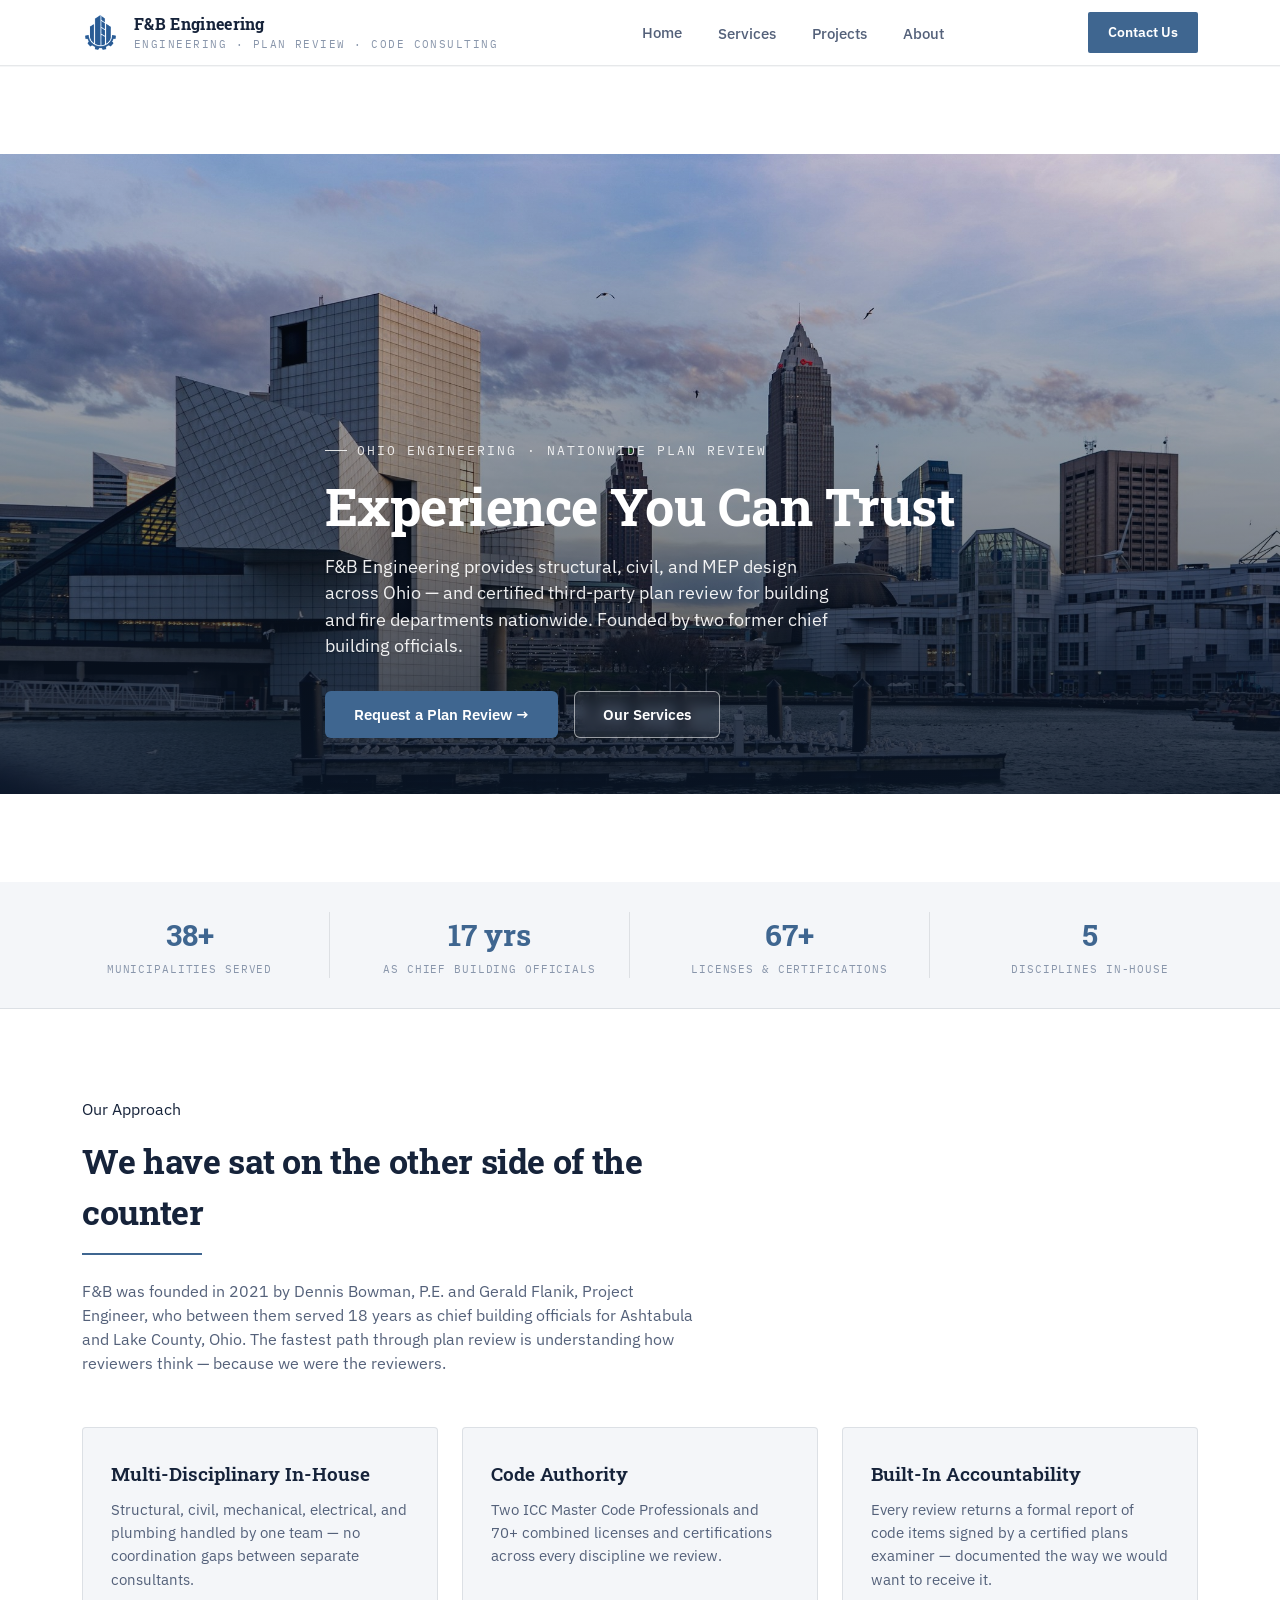
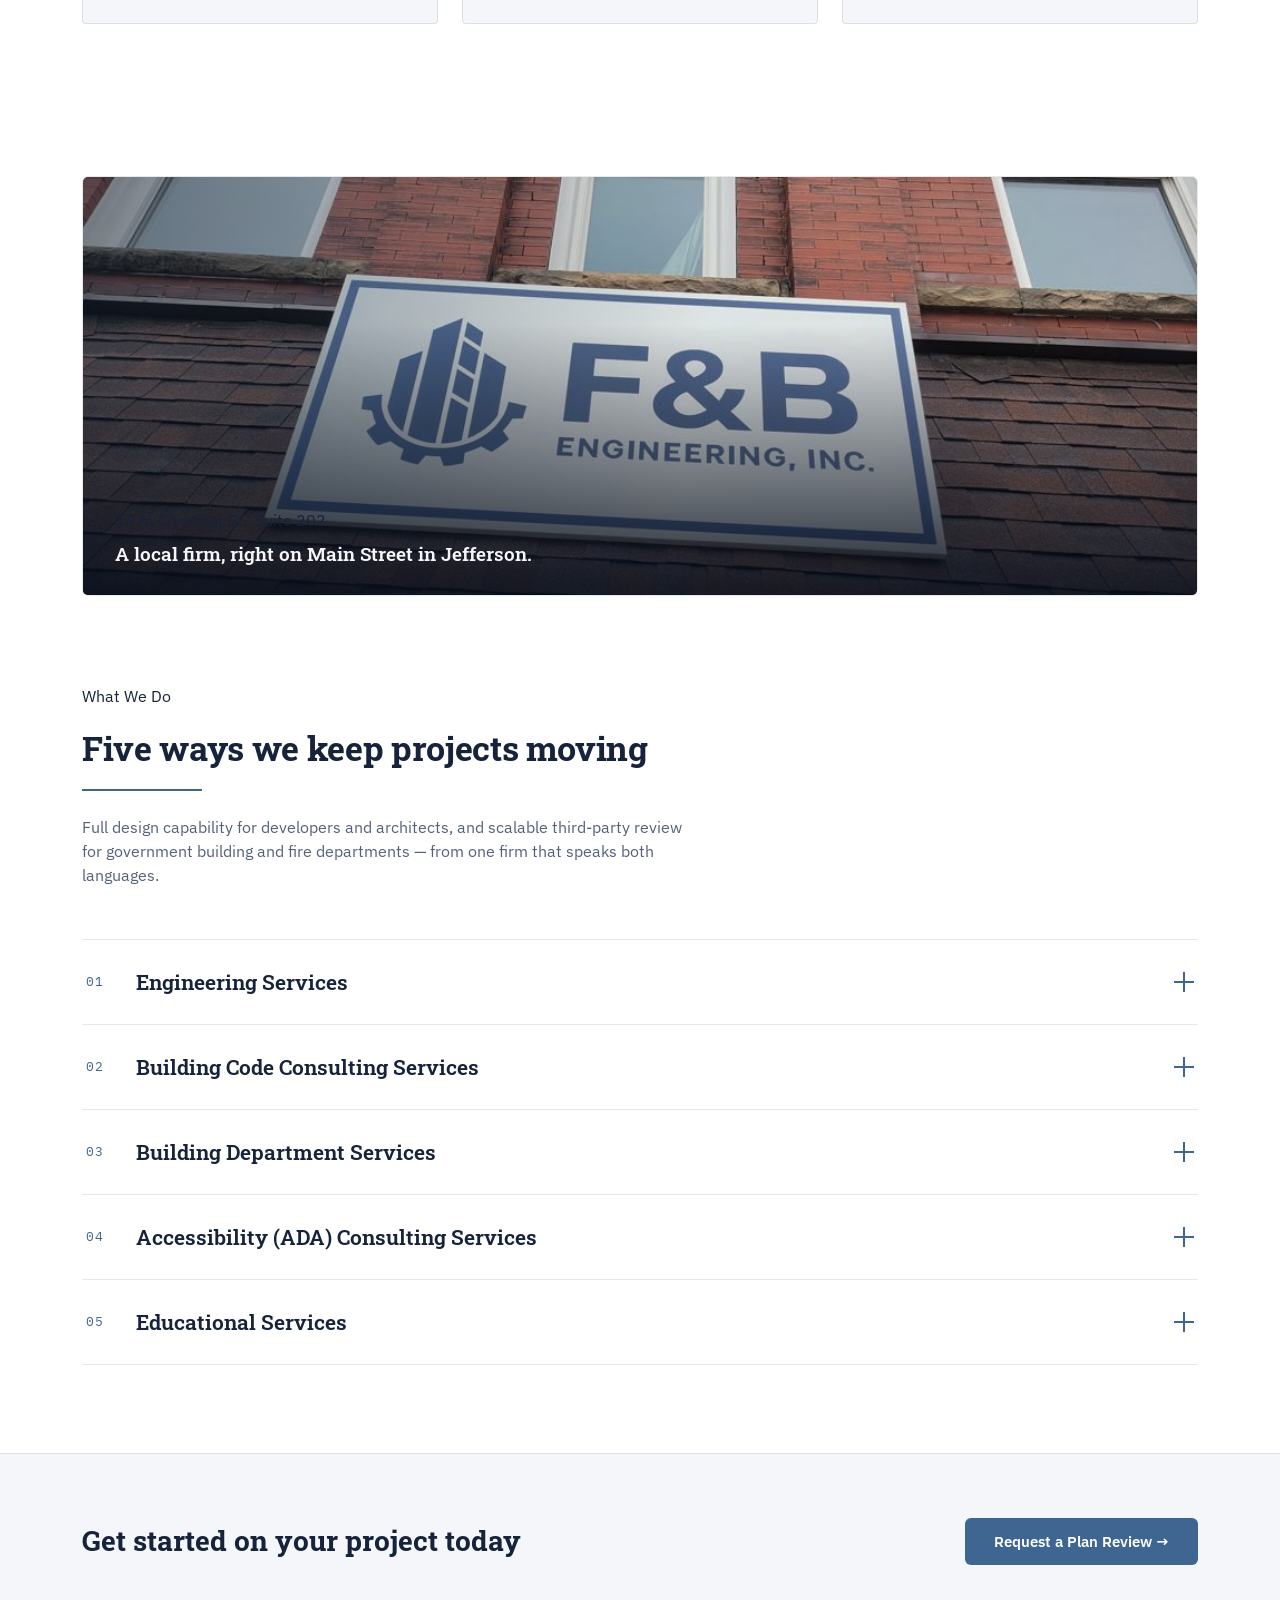
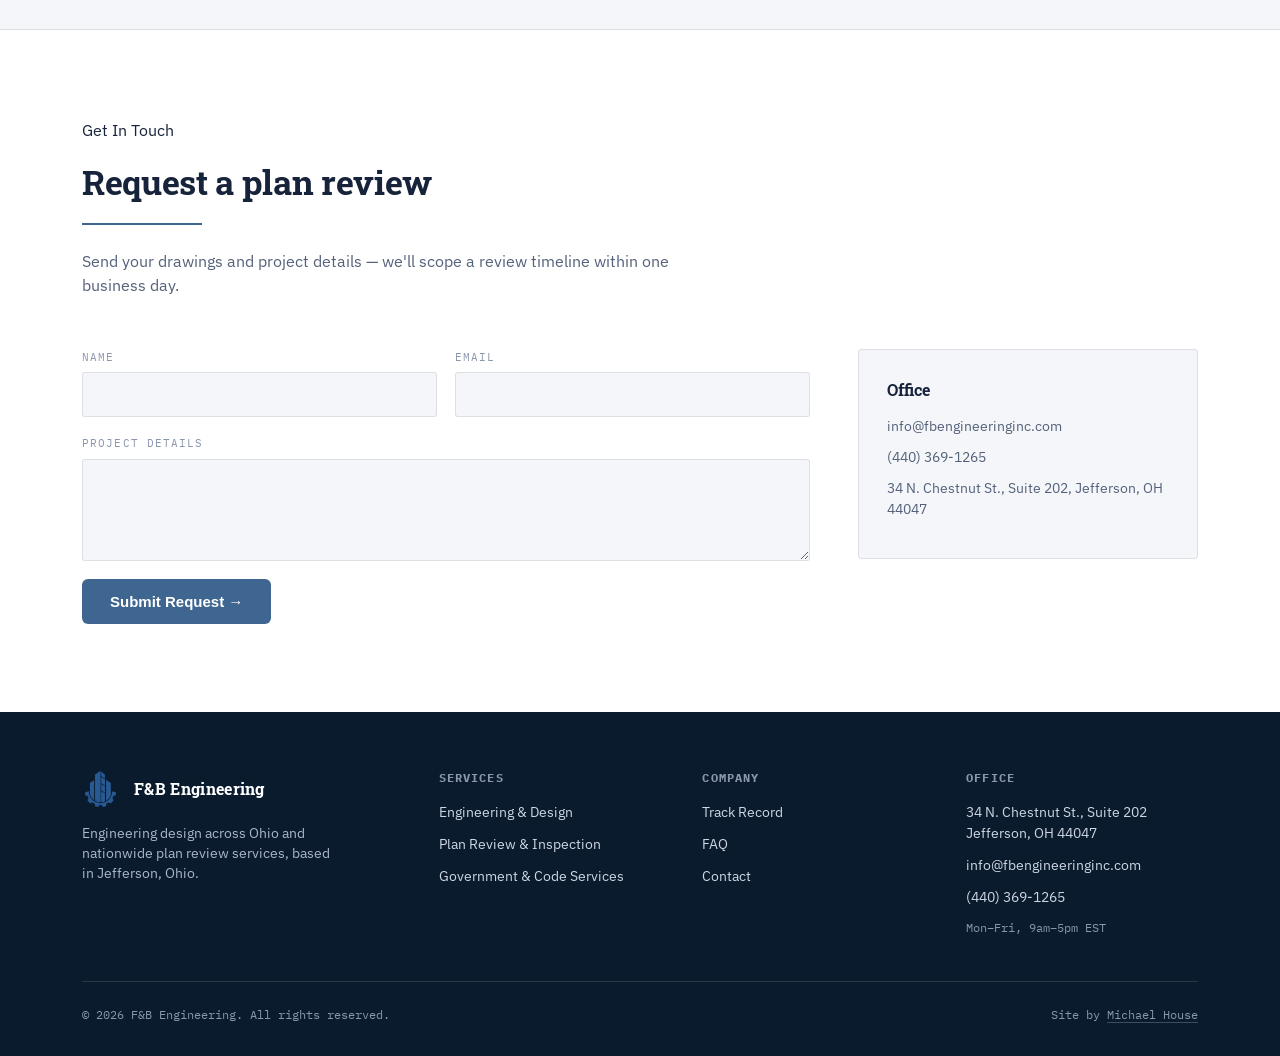
==== commit 08cb4e5a: "REvised client info" ====
--- a/index.html
+++ b/index.html
@@ -137,18 +137,13 @@
   }
   nav{
     display:flex; align-items:center; justify-content:space-between;
-    padding:18px 32px; max-width:1180px; margin:0 auto;
-    transition:padding .25s ease;
-  }
-  header.scrolled nav{padding:12px 32px;}
-  header.scrolled .brand-mark{width:40px; height:40px;}
-  header.scrolled .brand-name{font-size:16px;}
+    padding:12px 32px; max-width:1180px; margin:0 auto;
+  }
   .brand{display:flex; align-items:center; gap:12px;}
   .brand-mark{
-    width:52px; height:52px; object-fit:contain; display:block;
-    transition:width .25s ease, height .25s ease;
-  }
-  .brand-name{font-family:var(--font-display); font-weight:700; font-size:18px; letter-spacing:0.02em; transition:font-size .25s ease;}
+    width:40px; height:40px; object-fit:contain; display:block;
+  }
+  .brand-name{font-family:var(--font-display); font-weight:700; font-size:16px; letter-spacing:0.02em;}
   .brand-sub{font-family:var(--font-mono); font-size:10.5px; color:var(--ink-400); letter-spacing:0.14em; text-transform:uppercase; margin-top:1px;}
   .nav-links{display:flex; gap:36px; align-items:center;}
   .nav-links a{font-size:14.5px; color:var(--ink-300); font-weight:500; transition:color .2s;}
@@ -250,10 +245,20 @@
   .stamp.stamp-impact{
     animation:stampDown 0.5s cubic-bezier(.36,2.2,.5,1) both;
   }
-  .stamp.stamp-impact::after{
-    content:''; position:absolute; inset:-16px; border-radius:50%;
-    border:2px solid var(--rust-500);
-    opacity:0; animation:stampRing 0.55s ease-out 0.28s both;
+  .stamp-dust{position:absolute; inset:0; pointer-events:none;}
+  .stamp-dust span{
+    position:absolute; top:50%; left:50%; width:9px; height:9px; border-radius:50%;
+    background:radial-gradient(circle, rgba(179,58,46,0.55) 0%, rgba(179,58,46,0.25) 45%, rgba(179,58,46,0) 75%);
+    filter:blur(1.5px);
+    opacity:0;
+    transform:translate(-50%,-50%) rotate(var(--ang)) translateY(-8px) scale(0.6);
+  }
+  .stamp.stamp-impact .stamp-dust span{
+    animation:dustPuff 0.65s ease-out 0.24s both;
+  }
+  @keyframes dustPuff{
+    0%{opacity:0.8; transform:translate(-50%,-50%) rotate(var(--ang)) translateY(-8px) scale(0.6);}
+    100%{opacity:0; transform:translate(-50%,-50%) rotate(var(--ang)) translateY(-78px) scale(1.4);}
   }
   @keyframes stampDown{
     0%{opacity:0; transform:rotate(-11deg) scale(2.4); filter:blur(4px);}
@@ -261,10 +266,6 @@
     62%{transform:rotate(-11deg) scale(0.88);}
     80%{transform:rotate(-11deg) scale(1.05);}
     100%{transform:rotate(-11deg) scale(1);}
-  }
-  @keyframes stampRing{
-    0%{opacity:0.85; transform:scale(0.55);}
-    100%{opacity:0; transform:scale(1.4);}
   }
   .stamp-ring-label{
     position:absolute; inset:-26px; font-family:var(--font-mono); font-size:10.5px;
@@ -375,6 +376,17 @@
   .value-card:hover{border-color:var(--blue-500); transform:translateY(-3px);}
   .value-card h3{font-family:var(--font-display); font-size:19px; font-weight:600; margin-bottom:10px;}
   .value-card p{color:var(--ink-300); font-size:14.5px; line-height:1.6;}
+
+  /* Principals photo */
+  .principals-photo{margin:8px 0 32px; text-align:center;}
+  .principals-photo img{
+    width:100%; max-width:640px; border-radius:6px; display:block; margin:0 auto;
+    border:1px solid var(--line); box-shadow:0 16px 40px rgba(10,22,40,0.28);
+  }
+  .principals-photo figcaption{
+    margin-top:14px; font-family:var(--font-mono); font-size:12px; letter-spacing:0.05em;
+    color:var(--ink-400); text-transform:uppercase;
+  }
 
   /* FAQ */
   .faq-list{max-width:760px;}
@@ -612,7 +624,7 @@
       <div class="eyebrow">Our Approach</div>
       <h2>We have sat on the other side of the counter</h2>
       <svg class="draw-line" viewBox="0 0 120 4"><line x1="0" y1="2" x2="120" y2="2"/></svg>
-      <p>F&amp;B was founded in 2021 by Dennis Bowman, P.E. and Gerald Flanik, who between them served 18 years as chief building officials for Ashtabula and Lake County, Ohio. The fastest path through plan review is understanding how reviewers think — because we were the reviewers.</p>
+      <p>F&amp;B was founded in 2021 by Dennis Bowman, P.E. and Gerald Flanik, Project Engineer, who between them served 18 years as chief building officials for Ashtabula and Lake County, Ohio. The fastest path through plan review is understanding how reviewers think — because we were the reviewers.</p>
     </div>
     <div class="value-grid">
       <div class="value-card reveal">
@@ -947,14 +959,8 @@
     });
   });
 
-  // 1. Nav compression on scroll
+  // 1. Header ref (used by mobile nav toggle below)
   var header = document.getElementById('siteHeader');
-  function onScroll(){
-    if(window.scrollY > 40){ header.classList.add('scrolled'); }
-    else{ header.classList.remove('scrolled'); }
-  }
-  window.addEventListener('scroll', onScroll, {passive:true});
-  onScroll();
 
   // 2. Cursor-reactive blueprint grid glow (hero only)
   var hero = document.getElementById('heroSection');
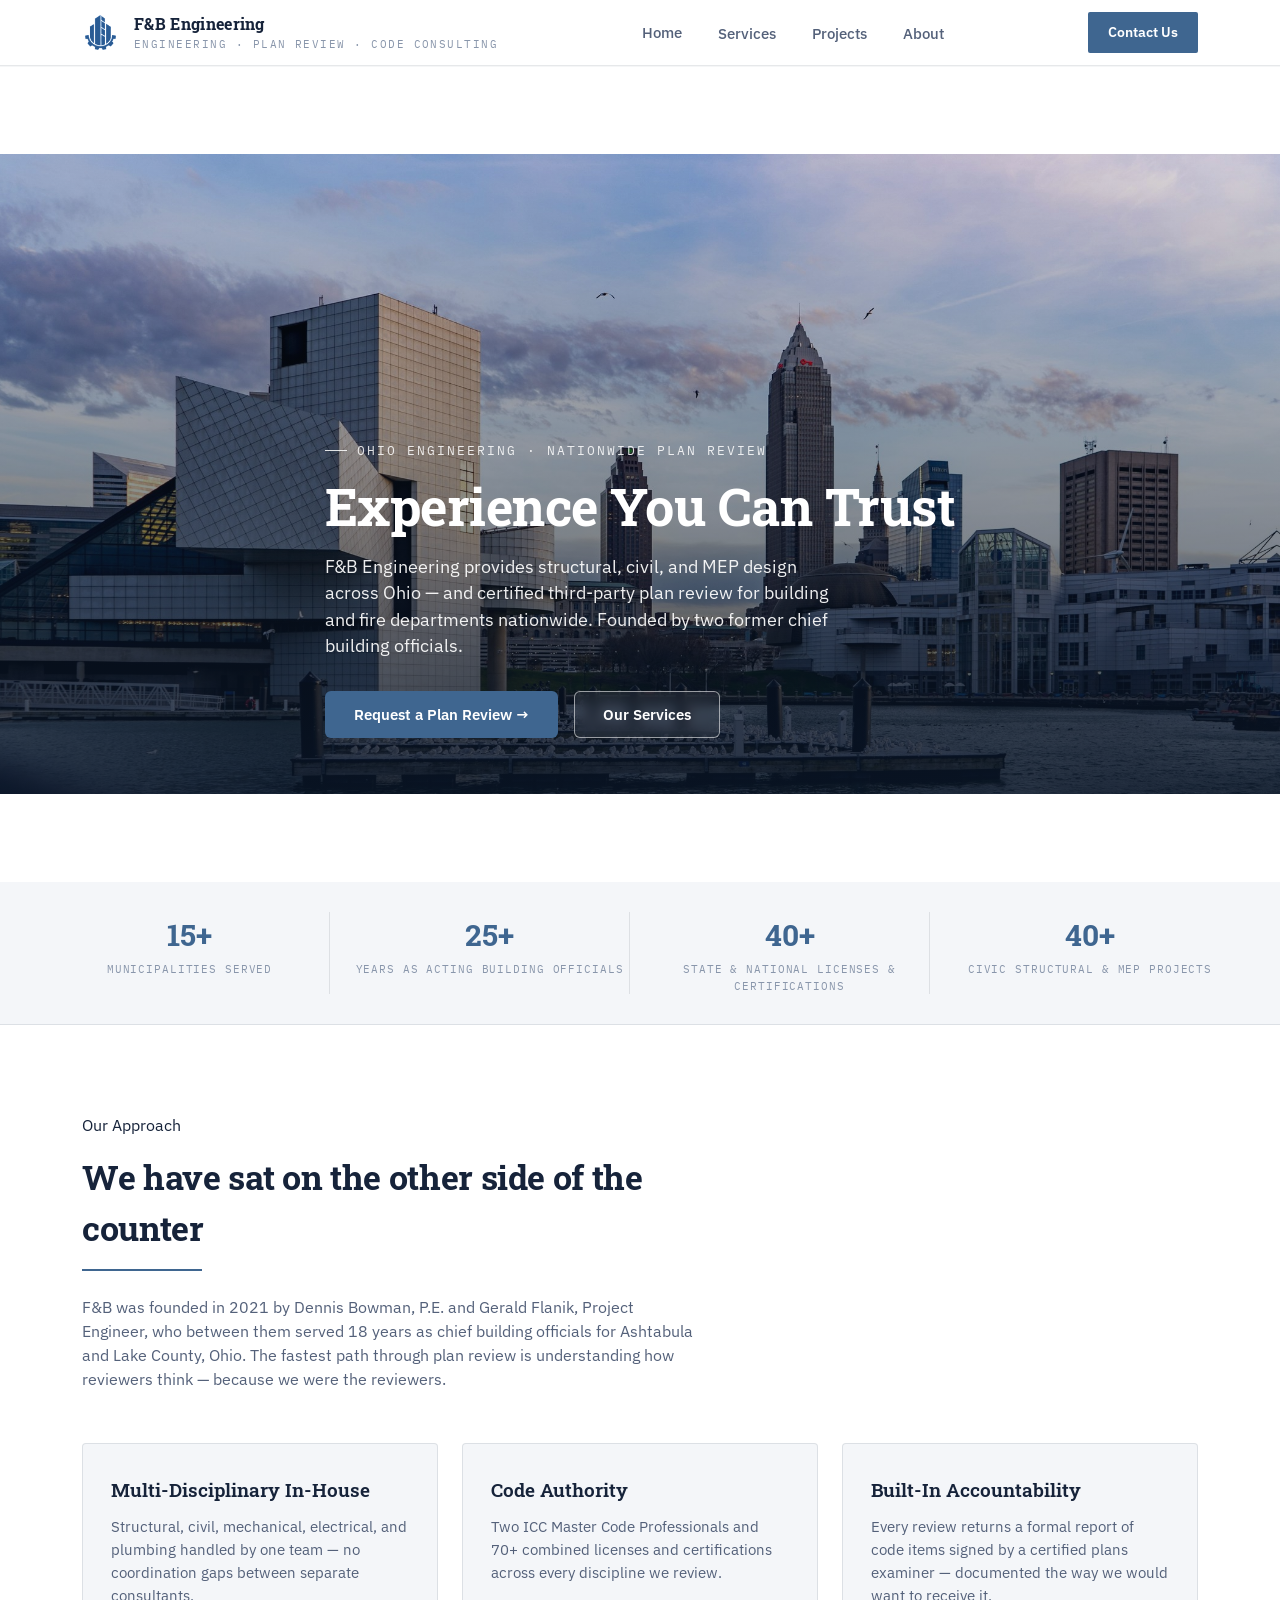
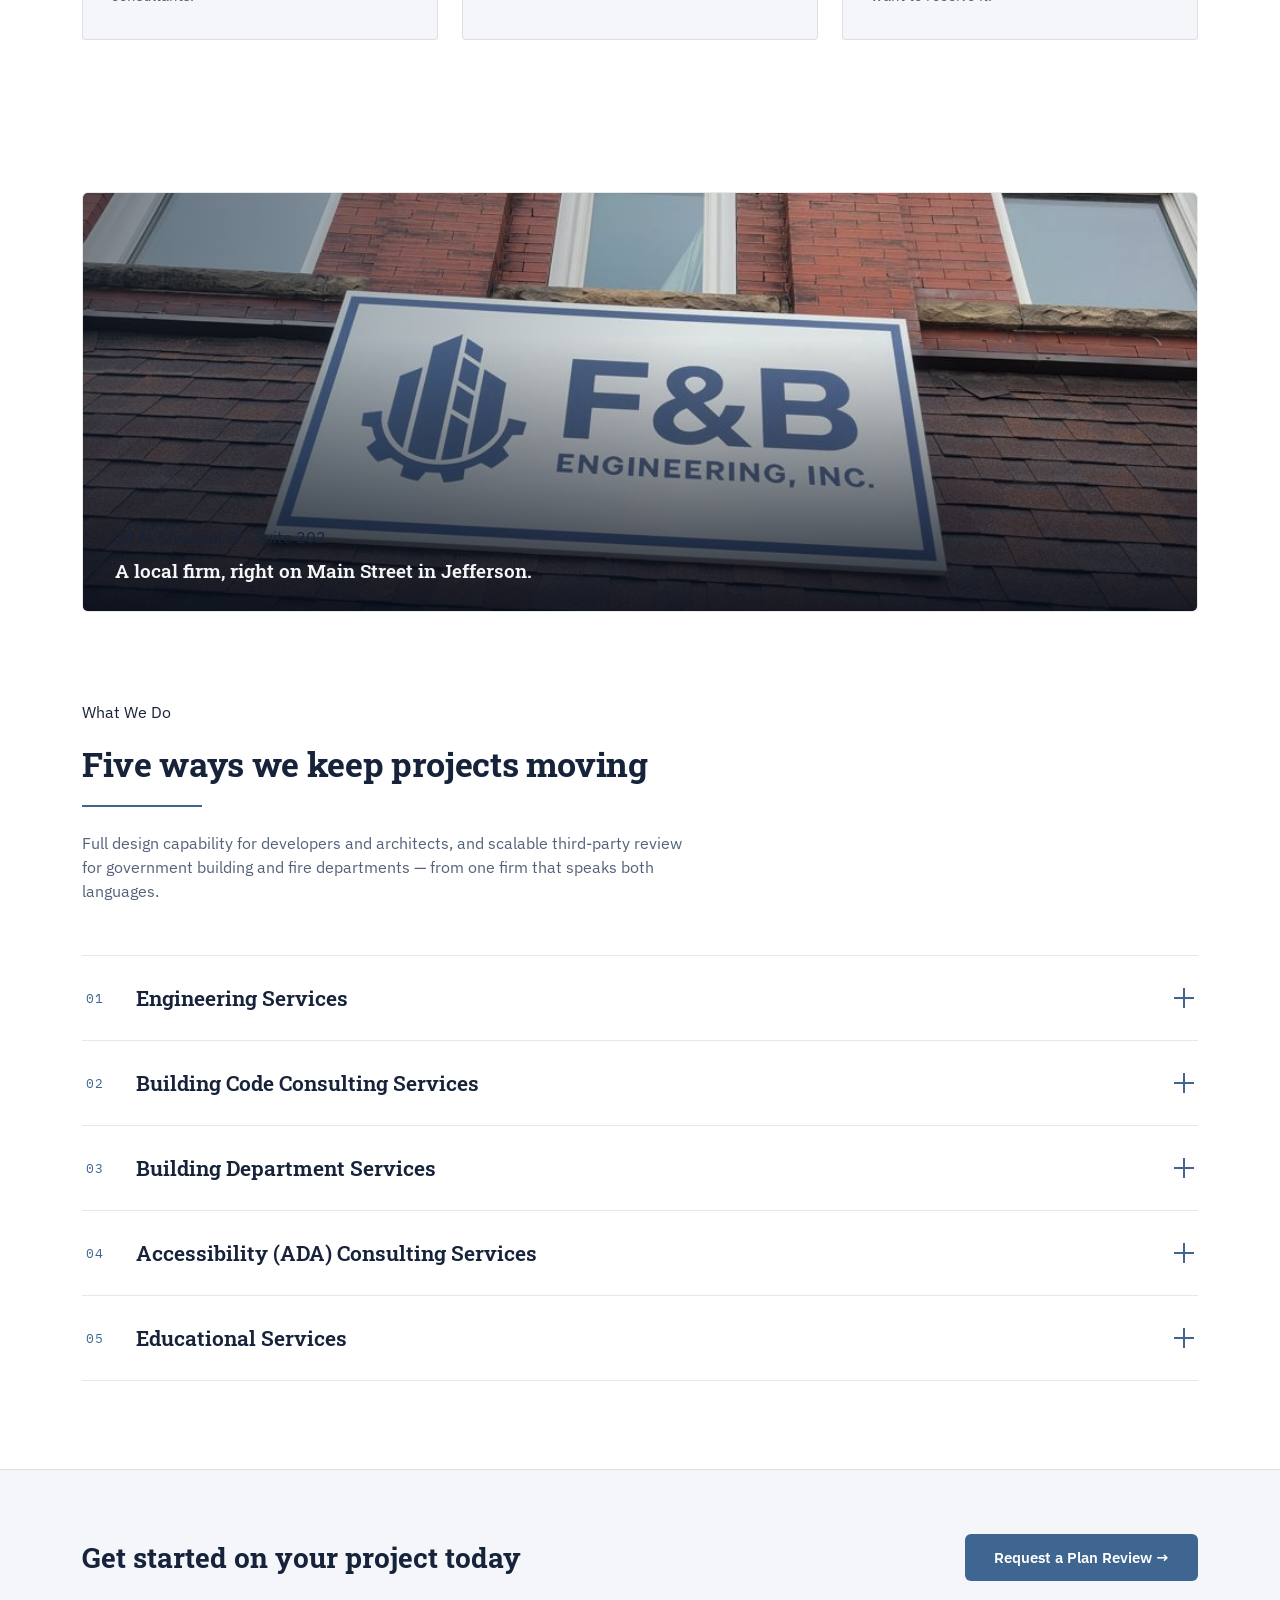
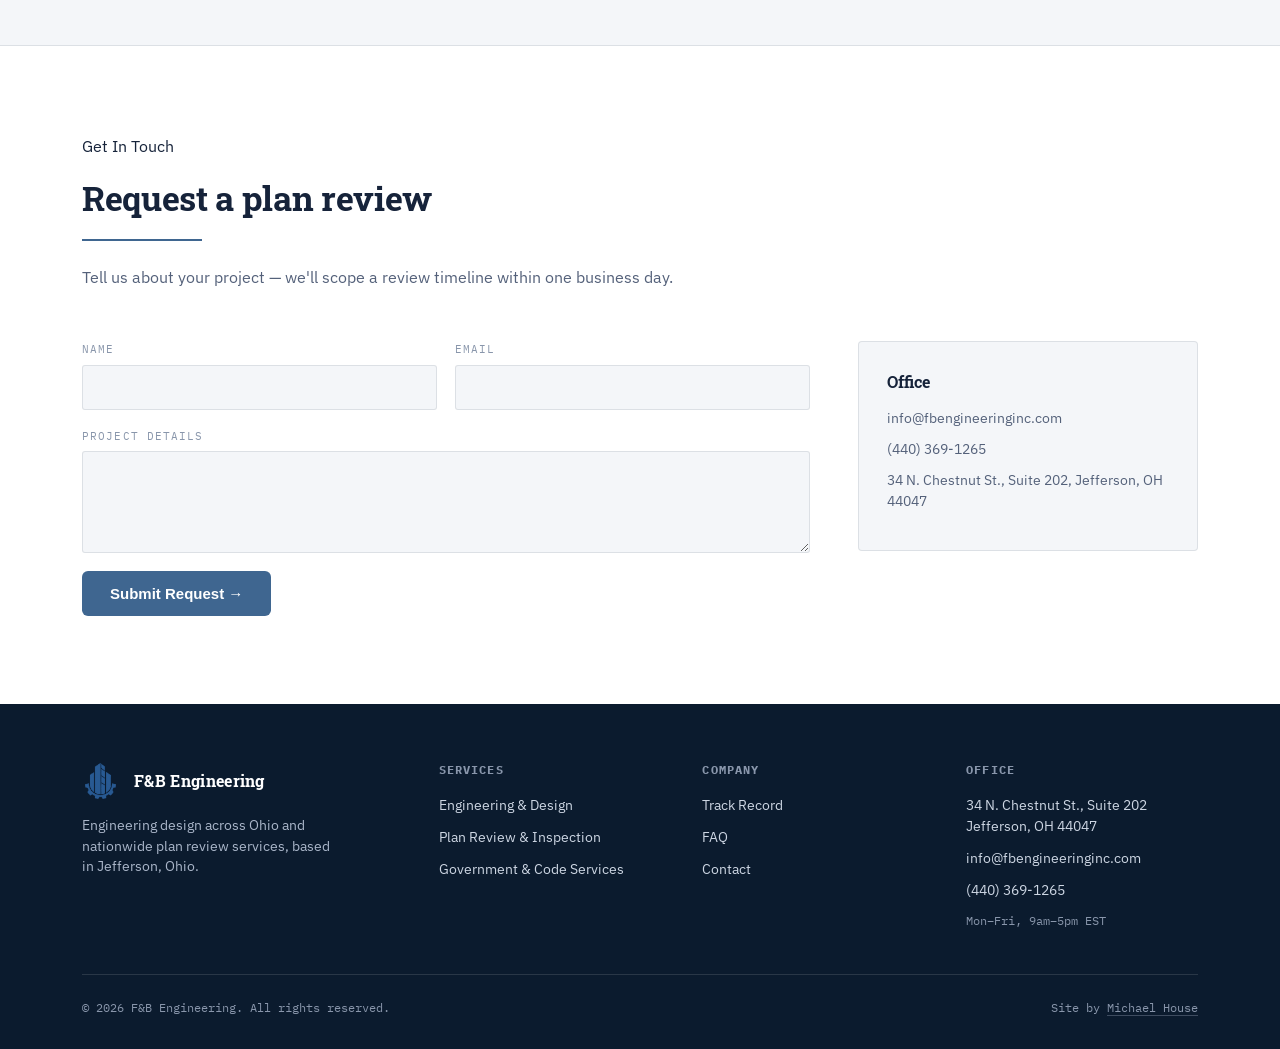
==== commit e0db1ea1: "Refined stylistic decisions" ====
--- a/index.html
+++ b/index.html
@@ -363,6 +363,20 @@
   .svc-copy-block h4{font-family:var(--font-display); font-size:16px; font-weight:600; color:var(--ink-100); margin-bottom:8px;}
   .svc-copy-block p{color:var(--ink-300); font-size:14.5px; line-height:1.65;}
   .svc-copy-block p.svc-tbd{color:var(--ink-400); font-style:italic;}
+  .svc-outcome{color:var(--ink-100)!important; font-weight:500;}
+  .svc-detail{max-height:0; overflow:hidden; transition:max-height .35s ease, opacity .35s ease; opacity:0;}
+  .svc-copy-block.expanded .svc-detail{max-height:900px; opacity:1;}
+  .svc-detail p{margin-top:10px;}
+  .svc-detail p:first-child{margin-top:0;}
+  .svc-more-toggle{
+    display:inline-flex; align-items:center; gap:5px; margin-top:10px;
+    background:none; border:none; padding:0; cursor:pointer;
+    font-family:var(--font-mono); font-size:12px; letter-spacing:0.04em; text-transform:uppercase;
+    color:var(--blue-500); transition:color .2s;
+  }
+  .svc-more-toggle:hover{color:var(--brass-300);}
+  .svc-more-toggle-icon{display:inline-block; transition:transform .25s ease;}
+  .svc-copy-block.expanded .svc-more-toggle-icon{transform:rotate(45deg);}
   .svc-topic-list{list-style:none; display:grid; grid-template-columns:repeat(2,1fr); gap:8px 24px; margin:14px 0 18px;}
   .svc-topic-list li{font-size:14px; color:var(--ink-200); padding-left:18px; position:relative;}
   .svc-topic-list li::before{content:'/'; position:absolute; left:0; color:var(--brass-400); font-family:var(--font-mono); font-weight:600;}
@@ -570,7 +584,7 @@
         </div>
       </div>
       <div class="nav-dropdown">
-        <a href="about.html">Projects</a>
+        <a href="about.html#track-record">Projects</a>
         <div class="nav-dropdown-menu">
           <a href="about.html#track-record">Track Record</a>
         </div>
@@ -611,10 +625,10 @@
 
 <div class="trust-bar" id="trustBar">
   <div class="wrap trust-row">
-    <div class="trust-item"><div class="trust-num" data-target="40" data-suffix="+">0</div><div class="trust-label">Municipalities Served</div></div>
-    <div class="trust-item"><div class="trust-num" data-target="18" data-suffix=" yrs">0</div><div class="trust-label">As Chief Building Officials</div></div>
-    <div class="trust-item"><div class="trust-num" data-target="70" data-suffix="+">0</div><div class="trust-label">Licenses &amp; Certifications</div></div>
-    <div class="trust-item"><div class="trust-num" data-target="5" data-suffix="">0</div><div class="trust-label">Disciplines In-House</div></div>
+    <div class="trust-item"><div class="trust-num">15+</div><div class="trust-label">Municipalities Served</div></div>
+    <div class="trust-item"><div class="trust-num">25+</div><div class="trust-label">Years as Acting Building Officials</div></div>
+    <div class="trust-item"><div class="trust-num">40+</div><div class="trust-label">State &amp; National Licenses &amp; Certifications</div></div>
+    <div class="trust-item"><div class="trust-num">40+</div><div class="trust-label">Civic Structural &amp; MEP Projects</div></div>
   </div>
 </div>
 
@@ -676,11 +690,19 @@
           <div class="svc-panel-inner">
             <div class="svc-copy-block">
               <h4>Civil</h4>
-              <p>Full site civil design for commercial, industrial, and multi-family development — grading and drainage, stormwater management and detention, sanitary sewer and water distribution, and land development planning. Because our team has reviewed submissions from the other side of the counter, our civil packages are built to clear municipal review the first time.</p>
+              <p class="svc-outcome">Site civil design built to pass municipal review the first time.</p>
+              <div class="svc-detail">
+                <p>Full site civil design for commercial, industrial, and multi-family development — grading and drainage, stormwater management and detention, sanitary sewer and water distribution, and land development planning. Because our team has reviewed submissions from the other side of the counter, our civil packages are built to clear municipal review the first time.</p>
+              </div>
+              <button class="svc-more-toggle" type="button" aria-expanded="false"><span class="svc-more-label">Read more</span><span class="svc-more-toggle-icon">+</span></button>
             </div>
             <div class="svc-copy-block">
               <h4>Building</h4>
-              <p>Structural, mechanical, electrical, and plumbing design for new construction, additions, and renovations across commercial, industrial, and multi-family occupancies. One team handles every discipline in-house, so there are no coordination gaps between separate consultants and no surprises when your drawings hit code review.</p>
+              <p class="svc-outcome">Structural, mechanical, electrical &amp; plumbing design — one team, no coordination gaps.</p>
+              <div class="svc-detail">
+                <p>Structural, mechanical, electrical, and plumbing design for new construction, additions, and renovations across commercial, industrial, and multi-family occupancies. One team handles every discipline in-house, so there are no coordination gaps between separate consultants and no surprises when your drawings hit code review.</p>
+              </div>
+              <button class="svc-more-toggle" type="button" aria-expanded="false"><span class="svc-more-label">Read more</span><span class="svc-more-toggle-icon">+</span></button>
             </div>
             <a href="#contact" class="service-link">Discuss a project →</a>
           </div>
@@ -697,15 +719,27 @@
           <div class="svc-panel-inner">
             <div class="svc-copy-block">
               <h4>Pre-Design Code Analysis Services</h4>
-              <p>Several key steps are required for the successful development of a set of project drawings and specifications. How a firm coordinates their plans with local codes and regulations, as well as plans developed by other consultants or disciplines, has a significant impact on the success of the project. Submitting inaccurate or insufficient construction documents to the local jurisdiction will have an adverse effect on the project. Your firm will spend many hours revising and providing addenda addressing unexpected items for re-submittal and possible delays in the project schedule. F&amp;B Engineering provides pre-design analysis services for architectural and engineering firms that will provide valuable insight regarding code and regulatory conflicts, as well as disconnects between disciplines.</p>
+              <p class="svc-outcome">Catch code and coordination conflicts before they cost you a resubmittal.</p>
+              <div class="svc-detail">
+                <p>Several key steps are required for the successful development of a set of project drawings and specifications. How a firm coordinates their plans with local codes and regulations, as well as plans developed by other consultants or disciplines, has a significant impact on the success of the project. Submitting inaccurate or insufficient construction documents to the local jurisdiction will have an adverse effect on the project. Your firm will spend many hours revising and providing addenda addressing unexpected items for re-submittal and possible delays in the project schedule. F&amp;B Engineering provides pre-design analysis services for architectural and engineering firms that will provide valuable insight regarding code and regulatory conflicts, as well as disconnects between disciplines.</p>
+              </div>
+              <button class="svc-more-toggle" type="button" aria-expanded="false"><span class="svc-more-label">Read more</span><span class="svc-more-toggle-icon">+</span></button>
             </div>
             <div class="svc-copy-block">
               <h4>Post-Submission Plan Review Services</h4>
-              <p>Plans that ultimately go to governmental plan reviewers at the local level are never completely free of issues and questions. This is quite evident when the design firm receives correspondence from the government building official indicating several items of non-compliance. F&amp;B Engineering provides professional post-submission plan review services designed to provide analysis and solutions for re-submittal of all items of non-compliance.</p>
+              <p class="svc-outcome">Expert analysis and a clear path to resolve every review comment.</p>
+              <div class="svc-detail">
+                <p>Plans that ultimately go to governmental plan reviewers at the local level are never completely free of issues and questions. This is quite evident when the design firm receives correspondence from the government building official indicating several items of non-compliance. F&amp;B Engineering provides professional post-submission plan review services designed to provide analysis and solutions for re-submittal of all items of non-compliance.</p>
+              </div>
+              <button class="svc-more-toggle" type="button" aria-expanded="false"><span class="svc-more-label">Read more</span><span class="svc-more-toggle-icon">+</span></button>
             </div>
             <div class="svc-copy-block">
               <h4>Board of Building Appeals &amp; Expert Witness Services</h4>
-              <p>The impression that your firm makes with a set of project plans is primarily based on the accuracy and completeness of the plans and specifications developed. The number and significance of comments issued by governmental plan reviewers at the local level and during team reviews is reflective of the end product and your firm. Sometimes technical communication is not evenly understood by all parties involved and we must move forward with the adjudication process. F&amp;B Engineering provides analysis reports, and expert witness services to assist owners, architectural, and engineering firms with Board of Building Appeals hearings.</p>
+              <p class="svc-outcome">Analysis reports and expert witness support when a project heads to appeal.</p>
+              <div class="svc-detail">
+                <p>The impression that your firm makes with a set of project plans is primarily based on the accuracy and completeness of the plans and specifications developed. The number and significance of comments issued by governmental plan reviewers at the local level and during team reviews is reflective of the end product and your firm. Sometimes technical communication is not evenly understood by all parties involved and we must move forward with the adjudication process. F&amp;B Engineering provides analysis reports, and expert witness services to assist owners, architectural, and engineering firms with Board of Building Appeals hearings.</p>
+              </div>
+              <button class="svc-more-toggle" type="button" aria-expanded="false"><span class="svc-more-label">Read more</span><span class="svc-more-toggle-icon">+</span></button>
             </div>
             <a href="#contact" class="service-link">Discuss a project →</a>
           </div>
@@ -722,19 +756,35 @@
           <div class="svc-panel-inner">
             <div class="svc-copy-block">
               <h4>Building Official Services</h4>
-              <p>We can provide building official services by experienced Master Code Professionals (MCP) &amp; Certified Building Officials (CBO) as required by International Building Codes, State and local building code requirements. Short-term supportive services are also available to provide assistance and mentoring for building officials. Additionally, services may include pre-application &amp; post-application meetings and code consultations with owners, owner's representatives, government agencies.</p>
+              <p class="svc-outcome">MCP- and CBO-certified support and mentoring for your department, on demand.</p>
+              <div class="svc-detail">
+                <p>We can provide building official services by experienced Master Code Professionals (MCP) &amp; Certified Building Officials (CBO) as required by International Building Codes, State and local building code requirements. Short-term supportive services are also available to provide assistance and mentoring for building officials. Additionally, services may include pre-application &amp; post-application meetings and code consultations with owners, owner's representatives, government agencies.</p>
+              </div>
+              <button class="svc-more-toggle" type="button" aria-expanded="false"><span class="svc-more-label">Read more</span><span class="svc-more-toggle-icon">+</span></button>
             </div>
             <div class="svc-copy-block">
               <h4>Plan Review Services</h4>
-              <p>We provide plan review services throughout the United States according to all International Code Council (ICC) codes, and specific State and local codes. We provide our clients with a formal plan review report with all relevant code items of noncompliance signed by a certified plans examiner. We offer quick turnaround times even for the most complex projects. All plans are reviewed by a code expert with specialized expertise in building, electrical, mechanical, plumbing, and NFPA fire protection disciplines.</p>
+              <p class="svc-outcome">Nationwide ICC plan review with fast turnaround and a certified examiner's signature.</p>
+              <div class="svc-detail">
+                <p>We provide plan review services throughout the United States according to all International Code Council (ICC) codes, and specific State and local codes. We provide our clients with a formal plan review report with all relevant code items of noncompliance signed by a certified plans examiner. We offer quick turnaround times even for the most complex projects. All plans are reviewed by a code expert with specialized expertise in building, electrical, mechanical, plumbing, and NFPA fire protection disciplines.</p>
+              </div>
+              <button class="svc-more-toggle" type="button" aria-expanded="false"><span class="svc-more-label">Read more</span><span class="svc-more-toggle-icon">+</span></button>
             </div>
             <div class="svc-copy-block">
               <h4>On-site Budgeting &amp; Economic Analysis Services</h4>
-              <p>We have been in your shoes! Our experienced building officials with many years of running governmental departments offer budgeting analysis tools and solutions with guidance on software implementation for your specific department to operate economically.</p>
+              <p class="svc-outcome">Budgeting tools and software guidance from officials who've run a department themselves.</p>
+              <div class="svc-detail">
+                <p>We have been in your shoes! Our experienced building officials with many years of running governmental departments offer budgeting analysis tools and solutions with guidance on software implementation for your specific department to operate economically.</p>
+              </div>
+              <button class="svc-more-toggle" type="button" aria-expanded="false"><span class="svc-more-label">Read more</span><span class="svc-more-toggle-icon">+</span></button>
             </div>
             <div class="svc-copy-block">
               <h4>Board of Building Appeals &amp; Expert Witness Services</h4>
-              <p>We provide professional consulting services for building departments in areas of appeal hearings and expert witness service. Sometimes technical communication is not evenly understood by all parties involved and we must move forward with the adjudication process. F&amp;B Engineering provides supportive analysis reports from experts in respective disciplines, attends adjudications, assists with adjudication preparation, and offers expert witness services.</p>
+              <p class="svc-outcome">Supportive analysis and expert witness services when your department heads to adjudication.</p>
+              <div class="svc-detail">
+                <p>We provide professional consulting services for building departments in areas of appeal hearings and expert witness service. Sometimes technical communication is not evenly understood by all parties involved and we must move forward with the adjudication process. F&amp;B Engineering provides supportive analysis reports from experts in respective disciplines, attends adjudications, assists with adjudication preparation, and offers expert witness services.</p>
+              </div>
+              <button class="svc-more-toggle" type="button" aria-expanded="false"><span class="svc-more-label">Read more</span><span class="svc-more-toggle-icon">+</span></button>
             </div>
             <a href="#contact" class="service-link">Request a review →</a>
           </div>
@@ -751,14 +801,22 @@
           <div class="svc-panel-inner">
             <div class="svc-copy-block">
               <h4>Private Building Owners</h4>
-              <p>F&amp;B Engineering provides accessibility consulting services for owners, attorneys, planners, architects, engineers, and developers to ensure that people with physical impairments, visual impairments and hearing impairments can use the facilities. We also inspect and analyze existing buildings in order to prepare reports and solutions for compliance of ADA Title III requirements.</p>
-              <p>Public accommodations must comply with basic nondiscrimination requirements that prohibit exclusion, segregation, and unequal treatment. They also must comply with specific requirements related to architectural standards for new and altered buildings; reasonable modifications to policies, practices, and procedures; effective communication with people with hearing, vision, or speech disabilities; and other access requirements. Additionally, public accommodations must remove barriers in existing buildings where it is easy to do so without much difficulty or expense, given the public accommodation's resources.</p>
+              <p class="svc-outcome">ADA Title III compliance reports and solutions for owners, architects &amp; developers.</p>
+              <div class="svc-detail">
+                <p>F&amp;B Engineering provides accessibility consulting services for owners, attorneys, planners, architects, engineers, and developers to ensure that people with physical impairments, visual impairments and hearing impairments can use the facilities. We also inspect and analyze existing buildings in order to prepare reports and solutions for compliance of ADA Title III requirements.</p>
+                <p>Public accommodations must comply with basic nondiscrimination requirements that prohibit exclusion, segregation, and unequal treatment. They also must comply with specific requirements related to architectural standards for new and altered buildings; reasonable modifications to policies, practices, and procedures; effective communication with people with hearing, vision, or speech disabilities; and other access requirements. Additionally, public accommodations must remove barriers in existing buildings where it is easy to do so without much difficulty or expense, given the public accommodation's resources.</p>
+              </div>
+              <button class="svc-more-toggle" type="button" aria-expanded="false"><span class="svc-more-label">Read more</span><span class="svc-more-toggle-icon">+</span></button>
             </div>
             <div class="svc-copy-block">
               <h4>State &amp; Local Governments</h4>
-              <p>F&amp;B Engineering provides accessibility consulting services to State and local governments to ensure that people with physical impairments, visual impairments and hearing impairments can use the facilities. We also inspect and analyze existing buildings in order to prepare reports and solutions for compliance of ADA Title II requirements.</p>
-              <p>State and local governments are required to follow specific architectural standards in new construction and alteration of their buildings. They also must relocate programs or otherwise provide access in inaccessible older buildings, and communicate effectively with people who have hearing, vision, or speech disabilities. Public entities are not required to take actions that would result in undue financial and administrative burdens. They are required to make reasonable modifications to policies, practices, and procedures where necessary to avoid discrimination, unless they can demonstrate that doing so would fundamentally alter the nature of the service, program, or activity being provided.</p>
-              <p><strong>All services are provided by a certified accessibility code expert with specialized expertise in accessible design, plan review, and inspection.</strong></p>
+              <p class="svc-outcome">ADA Title II guidance for new construction, older buildings &amp; public programs.</p>
+              <div class="svc-detail">
+                <p>F&amp;B Engineering provides accessibility consulting services to State and local governments to ensure that people with physical impairments, visual impairments and hearing impairments can use the facilities. We also inspect and analyze existing buildings in order to prepare reports and solutions for compliance of ADA Title II requirements.</p>
+                <p>State and local governments are required to follow specific architectural standards in new construction and alteration of their buildings. They also must relocate programs or otherwise provide access in inaccessible older buildings, and communicate effectively with people who have hearing, vision, or speech disabilities. Public entities are not required to take actions that would result in undue financial and administrative burdens. They are required to make reasonable modifications to policies, practices, and procedures where necessary to avoid discrimination, unless they can demonstrate that doing so would fundamentally alter the nature of the service, program, or activity being provided.</p>
+                <p><strong>All services are provided by a certified accessibility code expert with specialized expertise in accessible design, plan review, and inspection.</strong></p>
+              </div>
+              <button class="svc-more-toggle" type="button" aria-expanded="false"><span class="svc-more-label">Read more</span><span class="svc-more-toggle-icon">+</span></button>
             </div>
             <a href="#contact" class="service-link">Schedule a consult →</a>
           </div>
@@ -790,9 +848,12 @@
                 <li>Mechanical Code – (IMC &amp; UMC) (All Editions)</li>
                 <li>Plumbing Code – (IPC &amp; UPC) (All Editions)</li>
               </ul>
-              <p>On-site education with materials and instructor-led examples of "real life" problems will provide participants with the confidence needed to be more effective in both technical and administrative functions. We provide the very best educational services by experts with technical engineering degrees and certifications in all disciplines (Accessibility, Civil, Building, Electrical, Mechanical, Fire Protection &amp; Plumbing).</p>
-              <p>F&amp;B Engineering develops educational programs to help businesses stay ahead of customer satisfaction trends. Our custom training integrates participants with tools and solutions that will enable your company to fully realize the benefits of improved productivity. Most importantly, we provide the design, development, and training that ensures your staff can ramp up quickly and realize concrete improvements in technology, communication, and customer satisfaction.</p>
-              <p><em>We offer specialized professional services throughout the United States and American Territories. Government decision-makers should consider F&amp;B Engineering, Inc. when providing your departments with the best professional services.</em></p>
+              <div class="svc-detail">
+                <p>On-site education with materials and instructor-led examples of "real life" problems will provide participants with the confidence needed to be more effective in both technical and administrative functions. We provide the very best educational services by experts with technical engineering degrees and certifications in all disciplines (Accessibility, Civil, Building, Electrical, Mechanical, Fire Protection &amp; Plumbing).</p>
+                <p>F&amp;B Engineering develops educational programs to help businesses stay ahead of customer satisfaction trends. Our custom training integrates participants with tools and solutions that will enable your company to fully realize the benefits of improved productivity. Most importantly, we provide the design, development, and training that ensures your staff can ramp up quickly and realize concrete improvements in technology, communication, and customer satisfaction.</p>
+                <p><em>We offer specialized professional services throughout the United States and American Territories. Government decision-makers should consider F&amp;B Engineering, Inc. when providing your departments with the best professional services.</em></p>
+              </div>
+              <button class="svc-more-toggle" type="button" aria-expanded="false"><span class="svc-more-label">Read more</span><span class="svc-more-toggle-icon">+</span></button>
             </div>
             <a href="#contact" class="service-link">Schedule a consult →</a>
           </div>
@@ -816,7 +877,7 @@
       <div class="eyebrow">Get In Touch</div>
       <h2>Request a plan review</h2>
       <svg class="draw-line" viewBox="0 0 120 4"><line x1="0" y1="2" x2="120" y2="2"/></svg>
-      <p>Send your drawings and project details — we'll scope a review timeline within one business day.</p>
+      <p>Tell us about your project — we'll scope a review timeline within one business day.</p>
     </div>
     <div class="contact-layout">
       <div>
@@ -959,6 +1020,33 @@
     });
   });
 
+  // 0d. Service copy "Read more" toggles (nested inside accordion panels)
+  document.querySelectorAll('.svc-more-toggle').forEach(function(btn){
+    var block = btn.closest('.svc-copy-block');
+    var detail = block.querySelector('.svc-detail');
+    var panel = btn.closest('.svc-panel');
+    var label = btn.querySelector('.svc-more-label');
+    btn.addEventListener('click', function(){
+      var expanding = !block.classList.contains('expanded');
+      block.classList.toggle('expanded', expanding);
+      btn.setAttribute('aria-expanded', expanding ? 'true' : 'false');
+      if(label) label.textContent = expanding ? 'Show less' : 'Read more';
+      if(expanding){
+        detail.style.maxHeight = detail.scrollHeight + 'px';
+      } else {
+        detail.style.maxHeight = detail.scrollHeight + 'px';
+        requestAnimationFrame(function(){ detail.style.maxHeight = '0px'; });
+      }
+      if(panel){
+        panel.style.maxHeight = panel.scrollHeight + 'px';
+        detail.addEventListener('transitionend', function resync(){
+          panel.style.maxHeight = panel.scrollHeight + 'px';
+          detail.removeEventListener('transitionend', resync);
+        });
+      }
+    });
+  });
+
   // 1. Header ref (used by mobile nav toggle below)
   var header = document.getElementById('siteHeader');
 
@@ -971,27 +1059,7 @@
     // handler on every mousemove. The static gradient below is kept.
   }
 
-  // 3. Animated stat counters (trust bar)
-  function animateCount(el){
-    var target = parseFloat(el.getAttribute('data-target'));
-    var suffix = el.getAttribute('data-suffix') || '';
-    if(reduceMotion){
-      el.textContent = target.toLocaleString() + suffix;
-      return;
-    }
-    var start = null, duration = 1200;
-    function step(ts){
-      if(!start) start = ts;
-      var progress = Math.min((ts - start) / duration, 1);
-      var eased = 1 - Math.pow(1 - progress, 3);
-      var value = Math.round(target * eased);
-      el.textContent = value.toLocaleString() + suffix;
-      if(progress < 1){ requestAnimationFrame(step); }
-    }
-    requestAnimationFrame(step);
-  }
-
-  // 4. Service index tick-up
+  // 3. Service index tick-up
   function animateIndex(el){
     var target = parseInt(el.getAttribute('data-target'), 10);
     if(reduceMotion){
@@ -1024,7 +1092,6 @@
       });
     });
   }
-  var counterTargets = document.querySelectorAll('.trust-num[data-target]');
   var indexTargets = document.querySelectorAll('.idx-num[data-target]');
 
   if('IntersectionObserver' in window){
@@ -1037,16 +1104,6 @@
       });
     }, {threshold:0.3});
     revealTargets.forEach(function(t){ revealObserver.observe(t); });
-
-    var counterObserver = new IntersectionObserver(function(entries, obs){
-      entries.forEach(function(entry){
-        if(entry.isIntersecting){
-          animateCount(entry.target);
-          obs.unobserve(entry.target);
-        }
-      });
-    }, {threshold:0.5});
-    counterTargets.forEach(function(t){ counterObserver.observe(t); });
 
     var indexObserver = new IntersectionObserver(function(entries, obs){
       entries.forEach(function(entry){
@@ -1060,7 +1117,6 @@
   } else {
     // Fallback: no IntersectionObserver support, just show final states
     revealTargets.forEach(function(t){ t.classList.add('in-view'); });
-    counterTargets.forEach(animateCount);
     indexTargets.forEach(animateIndex);
   }
 
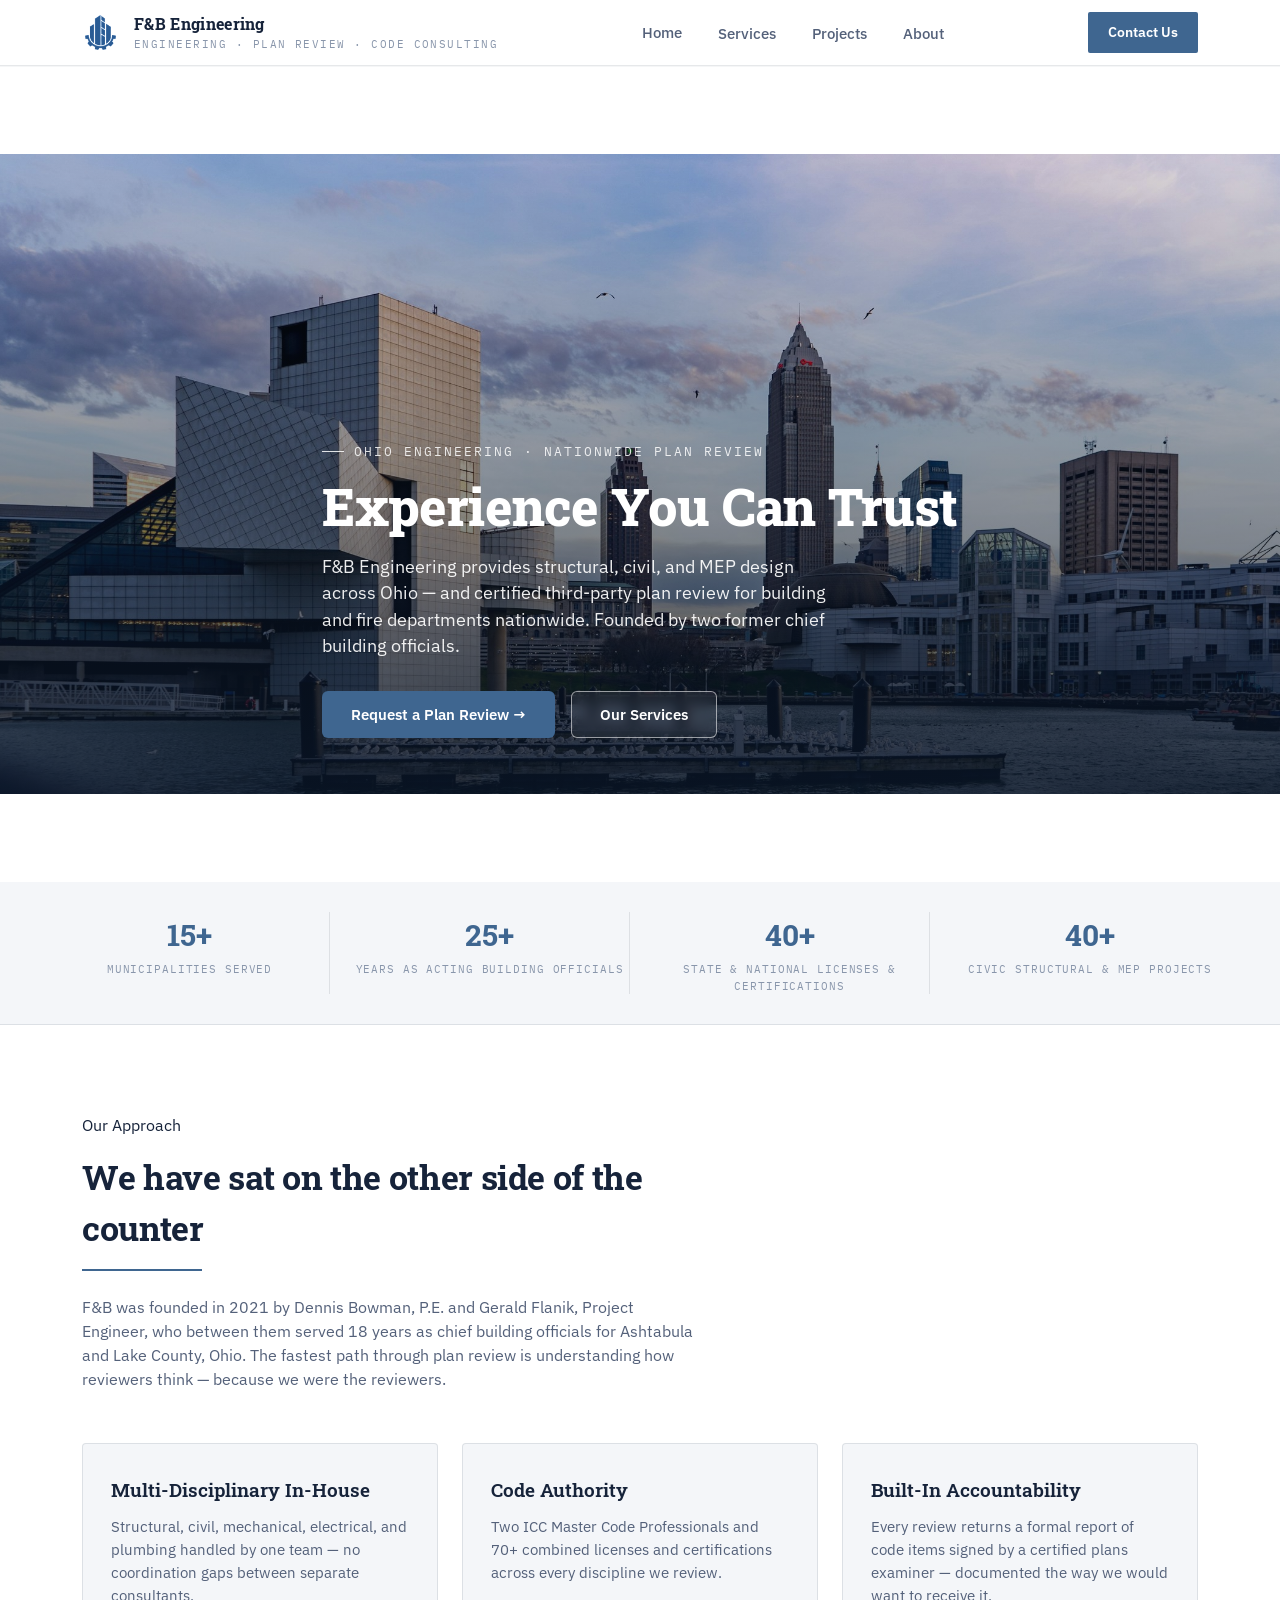
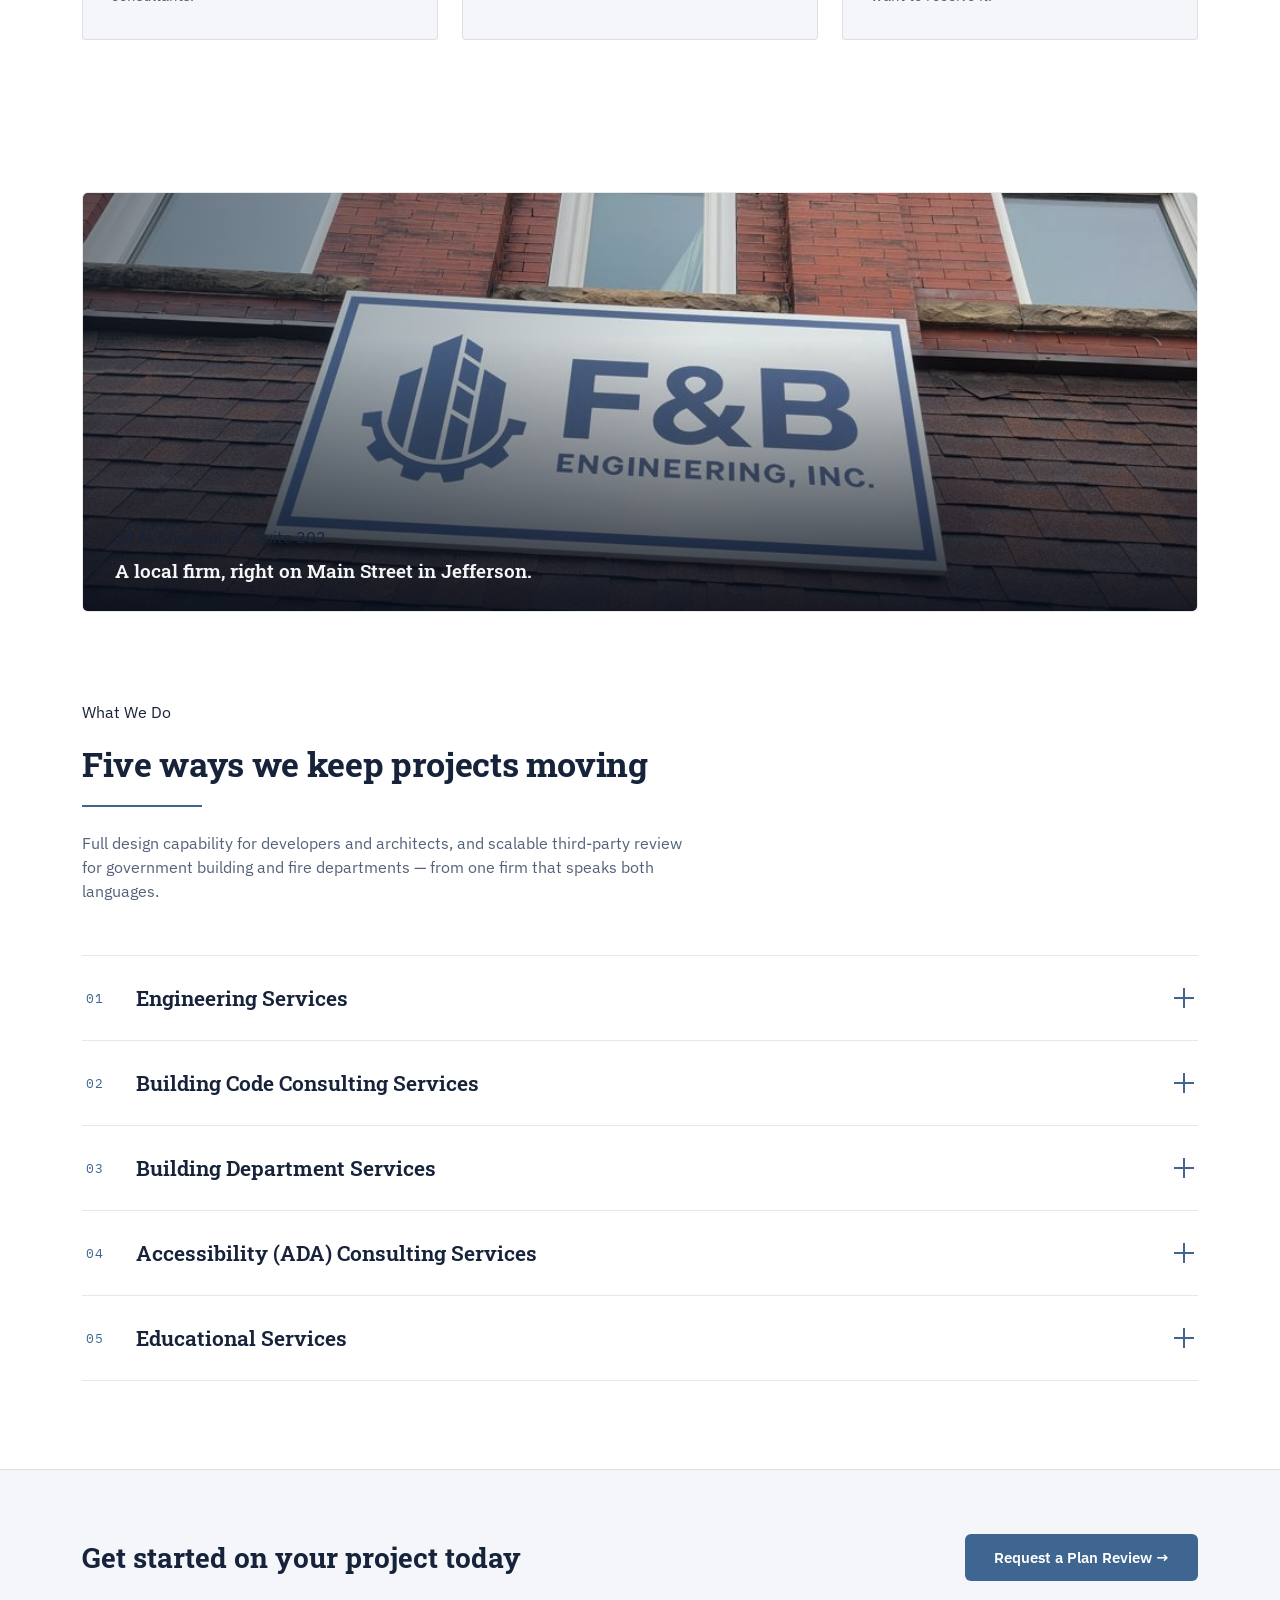
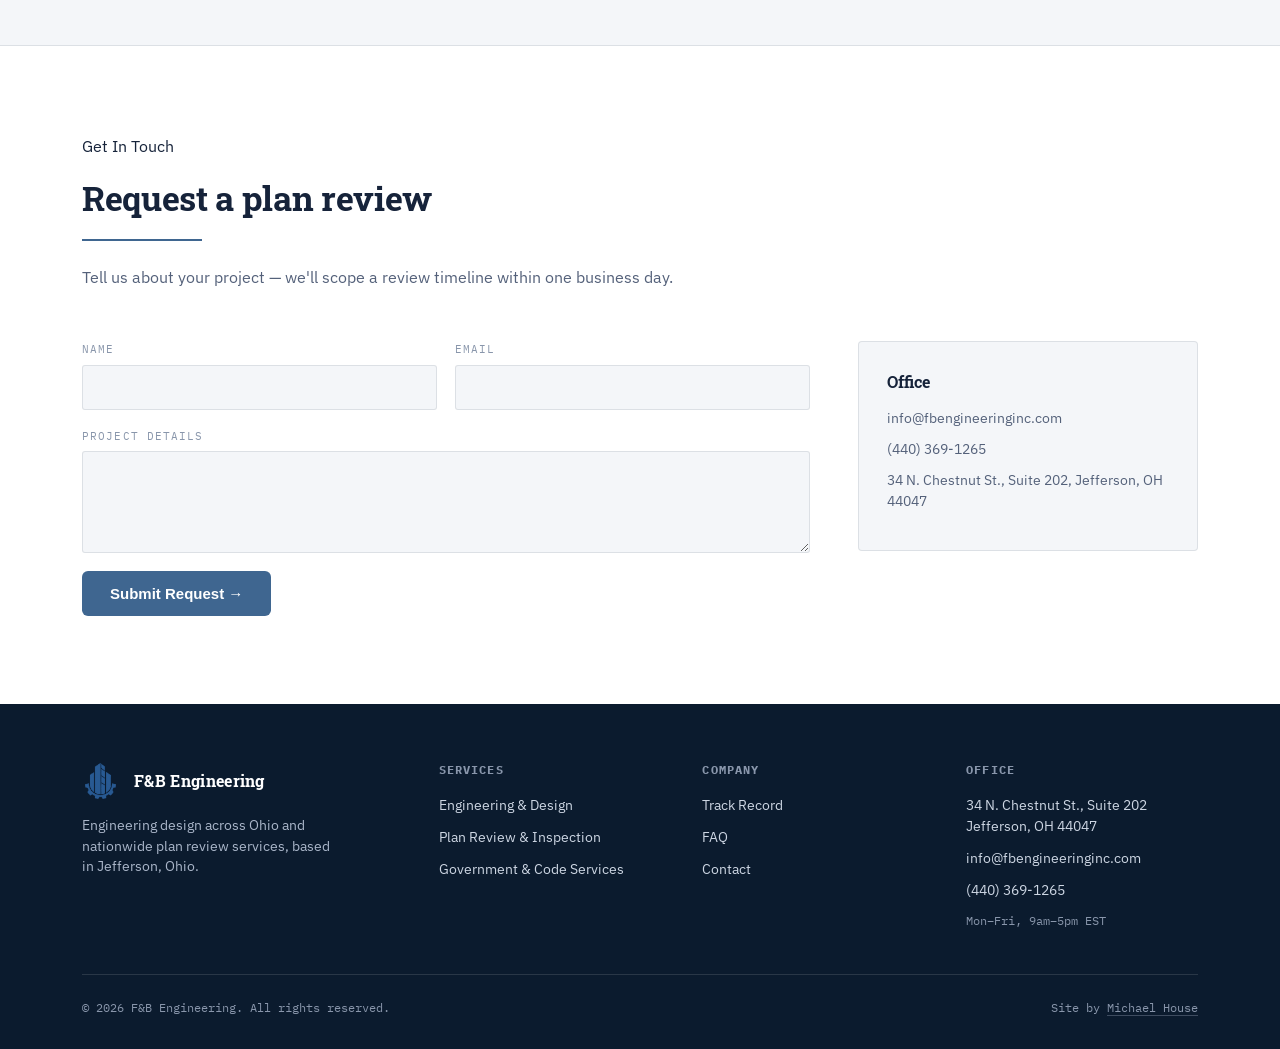
==== commit 9b313c23: "Bigger and better font magic" ====
--- a/index.html
+++ b/index.html
@@ -53,7 +53,7 @@
 }
 </script>
 <link rel="preconnect" href="https://fonts.googleapis.com">
-<link href="https://fonts.googleapis.com/css2?family=Roboto+Slab:wght@400;600;700&family=IBM+Plex+Sans:wght@400;500;600;700&family=IBM+Plex+Mono:wght@400;500&display=swap" rel="stylesheet">
+<link href="https://fonts.googleapis.com/css2?family=Roboto+Slab:wght@400;600;700;800&family=IBM+Plex+Sans:wght@400;500;600;700&family=IBM+Plex+Mono:wght@400;500&display=swap" rel="stylesheet">
 <style>
   :root{
     /* Clean corporate palette — white surfaces, steel-blue brand accent
@@ -194,8 +194,8 @@
   }
   .hero .eyebrow::before{content:''; width:22px; height:1px; background:#ffffff;}
   .hero h1{
-    font-family:var(--font-display); font-weight:700; font-size:52px; line-height:1.08;
-    letter-spacing:-0.01em; margin-bottom:20px; color:#ffffff;
+    font-family:var(--font-display); font-weight:800; font-size:52px; line-height:1.06;
+    letter-spacing:-0.015em; margin-bottom:20px; color:#ffffff;
   }
   .hero h1 em{font-style:normal; color:var(--brass-400);}
   .hero-copy p{font-size:17.5px; color:rgba(255,255,255,0.92); max-width:520px; margin-bottom:32px;}
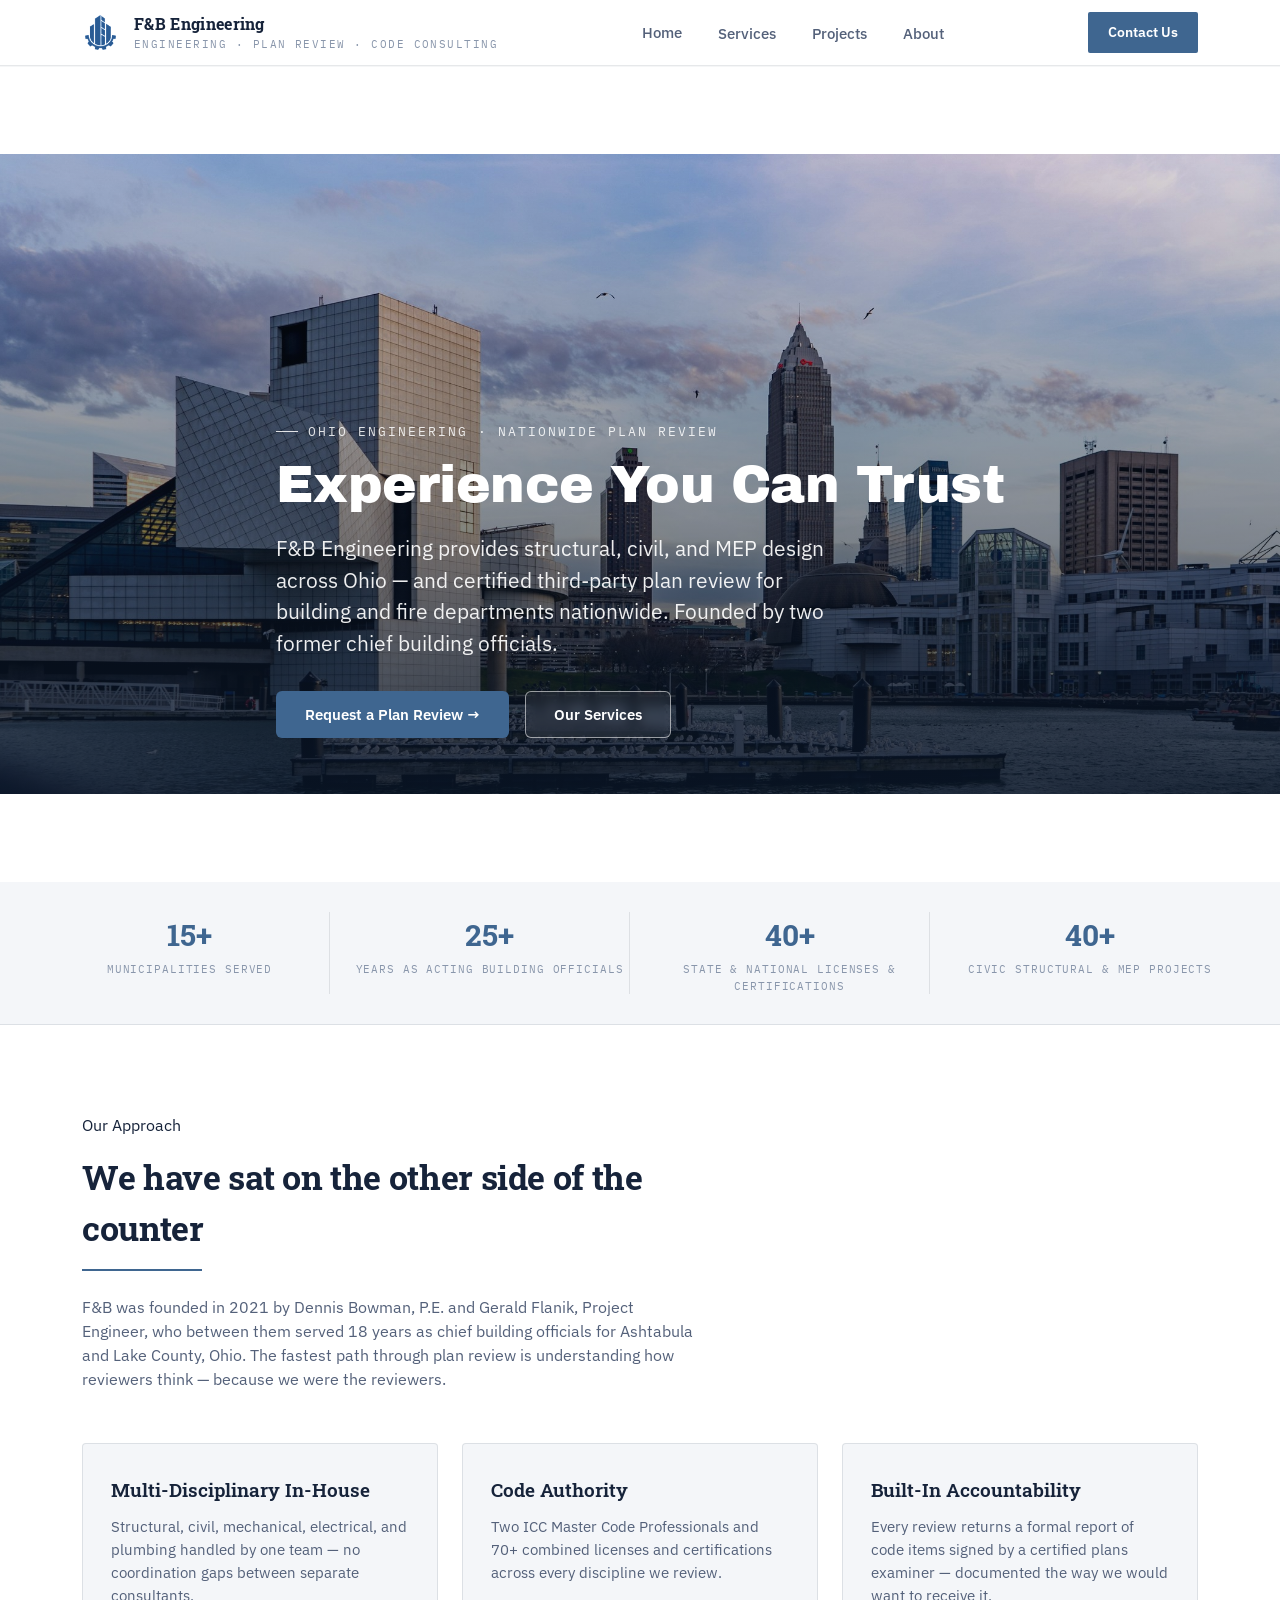
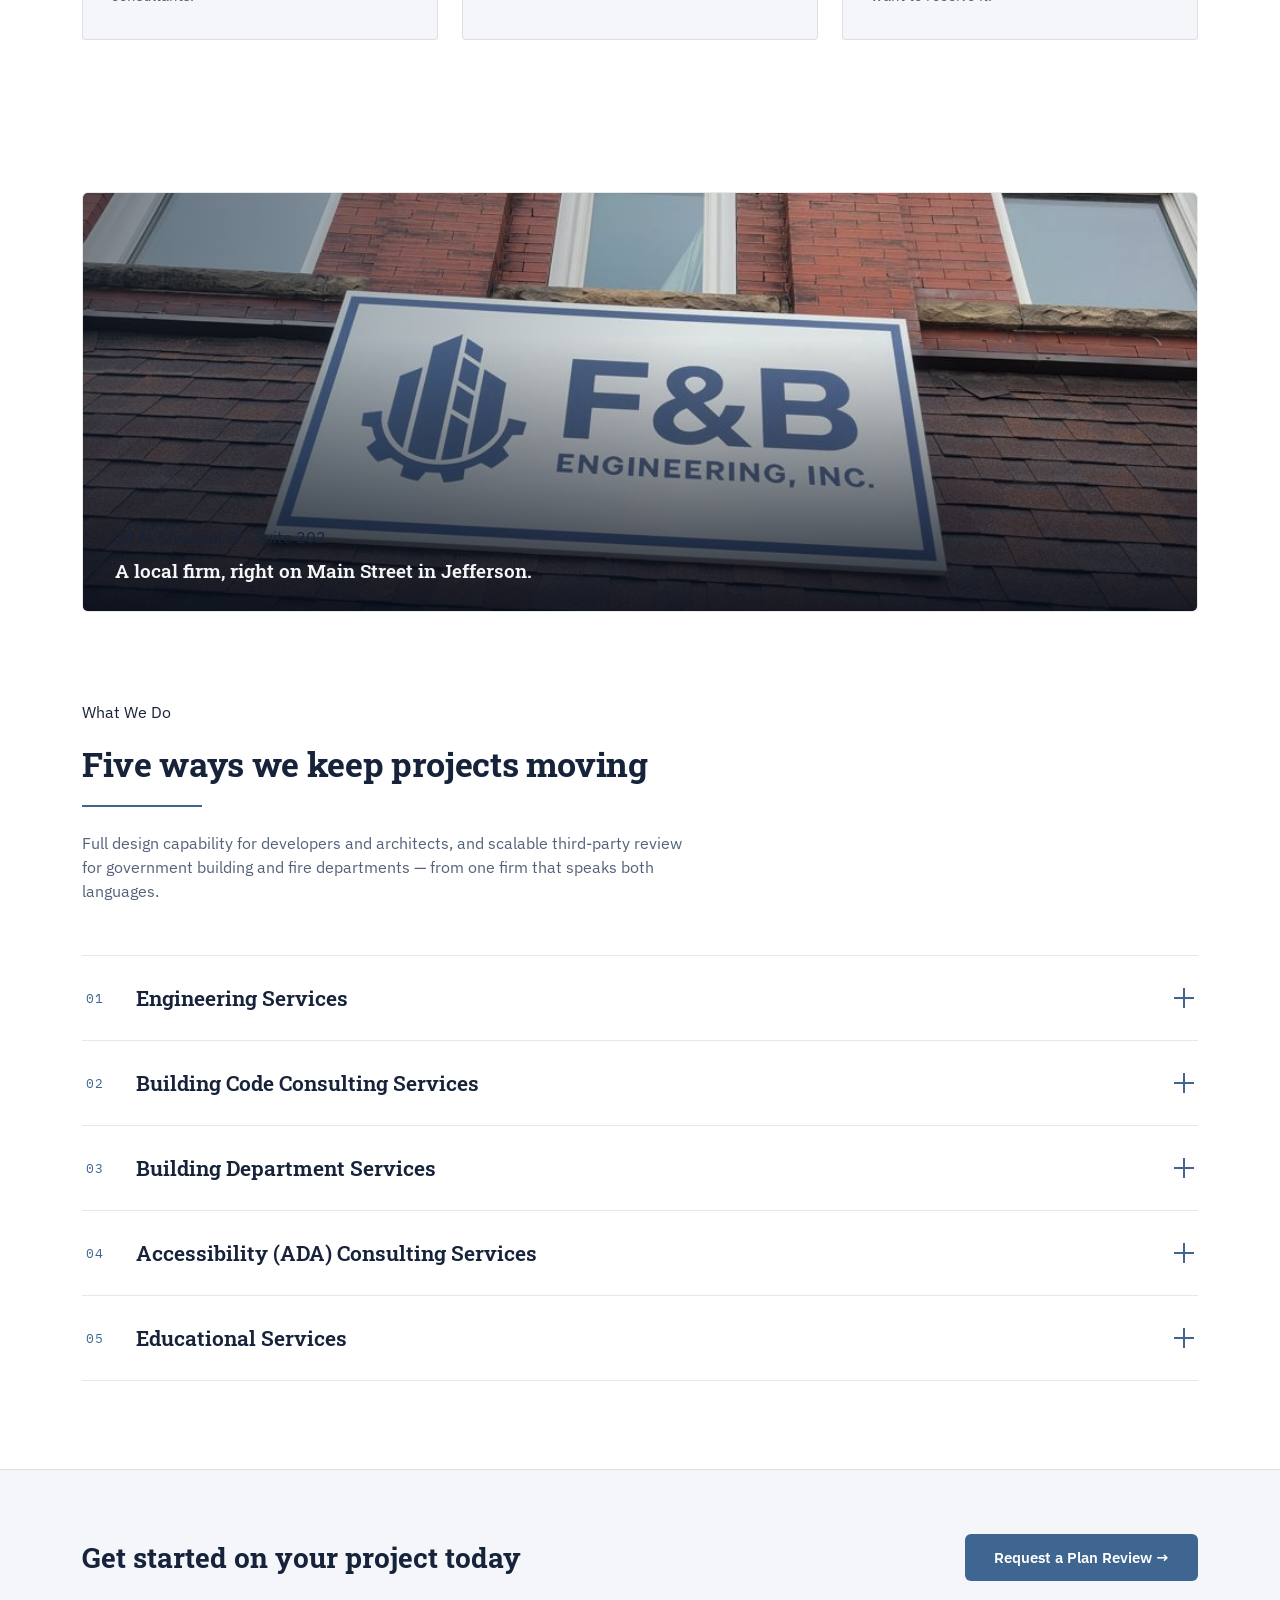
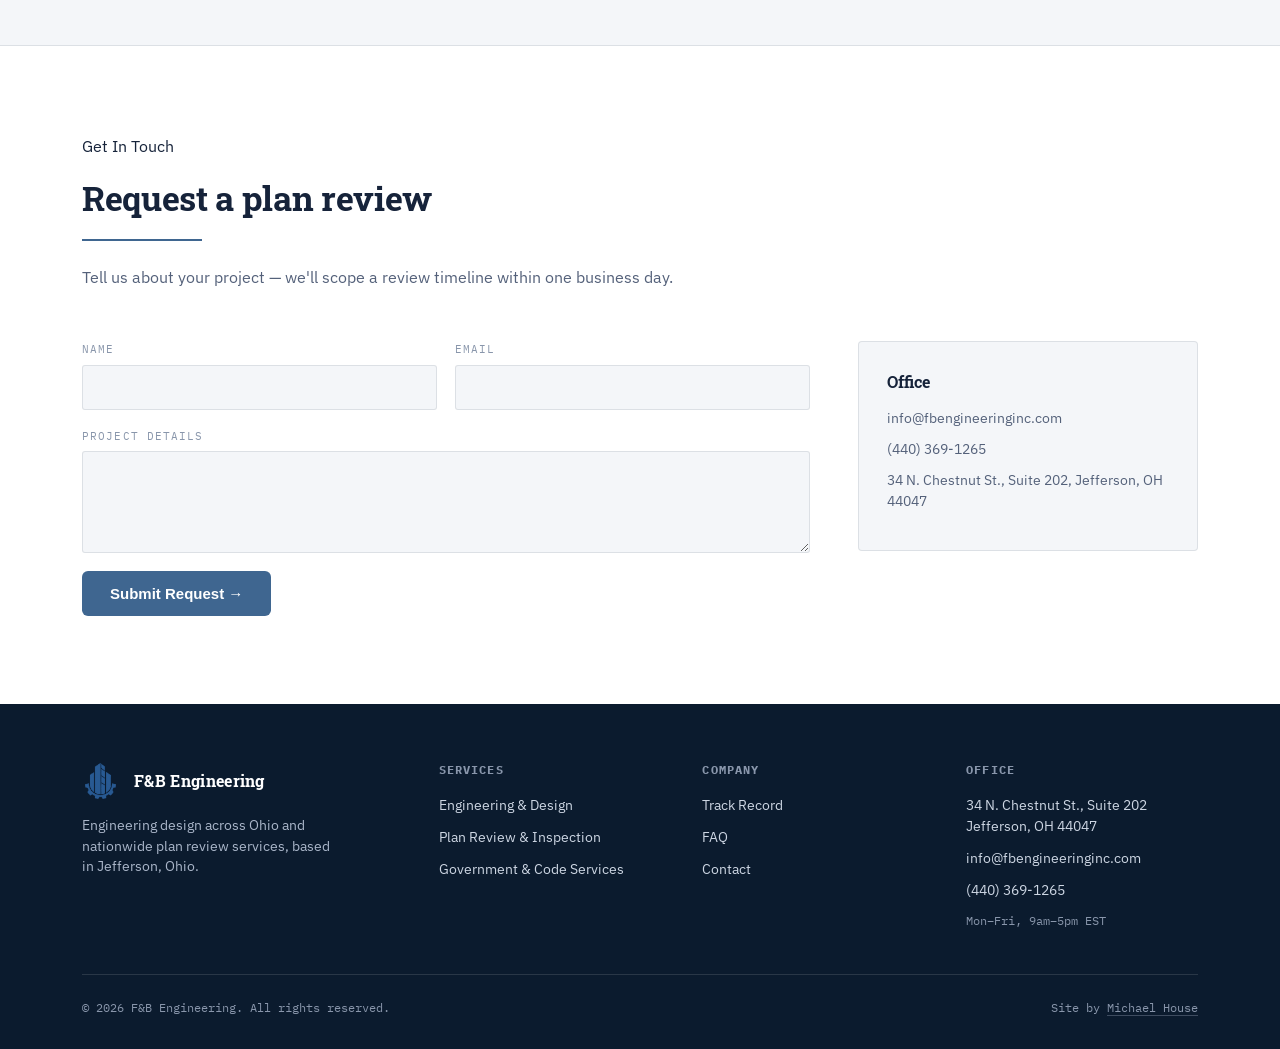
==== commit ed1995a9: "More bolder!" ====
--- a/index.html
+++ b/index.html
@@ -53,7 +53,7 @@
 }
 </script>
 <link rel="preconnect" href="https://fonts.googleapis.com">
-<link href="https://fonts.googleapis.com/css2?family=Roboto+Slab:wght@400;600;700;800&family=IBM+Plex+Sans:wght@400;500;600;700&family=IBM+Plex+Mono:wght@400;500&display=swap" rel="stylesheet">
+<link href="https://fonts.googleapis.com/css2?family=Archivo+Black&family=Roboto+Slab:wght@400;600;700;800;900&family=IBM+Plex+Sans:wght@400;500;600;700&family=IBM+Plex+Mono:wght@400;500&display=swap" rel="stylesheet">
 <style>
   :root{
     /* Clean corporate palette — white surfaces, steel-blue brand accent
@@ -194,11 +194,11 @@
   }
   .hero .eyebrow::before{content:''; width:22px; height:1px; background:#ffffff;}
   .hero h1{
-    font-family:var(--font-display); font-weight:800; font-size:52px; line-height:1.06;
-    letter-spacing:-0.015em; margin-bottom:20px; color:#ffffff;
+    font-family:'Archivo Black', var(--font-display); font-weight:400; font-size:52px; line-height:1.05;
+    letter-spacing:-0.01em; margin-bottom:20px; color:#ffffff;
   }
   .hero h1 em{font-style:normal; color:var(--brass-400);}
-  .hero-copy p{font-size:17.5px; color:rgba(255,255,255,0.92); max-width:520px; margin-bottom:32px;}
+  .hero-copy p{font-size:21px; line-height:1.5; color:rgba(255,255,255,0.92); max-width:560px; margin-bottom:32px;}
   .hero-actions{display:flex; gap:16px; flex-wrap:wrap;}
   .btn-primary, .btn-ghost{
     font-weight:600; font-size:15px; padding:15px 28px; border-radius:6px;
@@ -508,7 +508,7 @@
     .wrap{padding:0 20px;}
     section{padding:52px 0;}
     .hero h1{font-size:27px;}
-    .hero-copy p{font-size:16px;}
+    .hero-copy p{font-size:18px;}
     .hero-photo{min-height:440px;}
     .trust-row{grid-template-columns:1fr 1fr; gap:14px 0;}
     .trust-num{font-size:25px;}
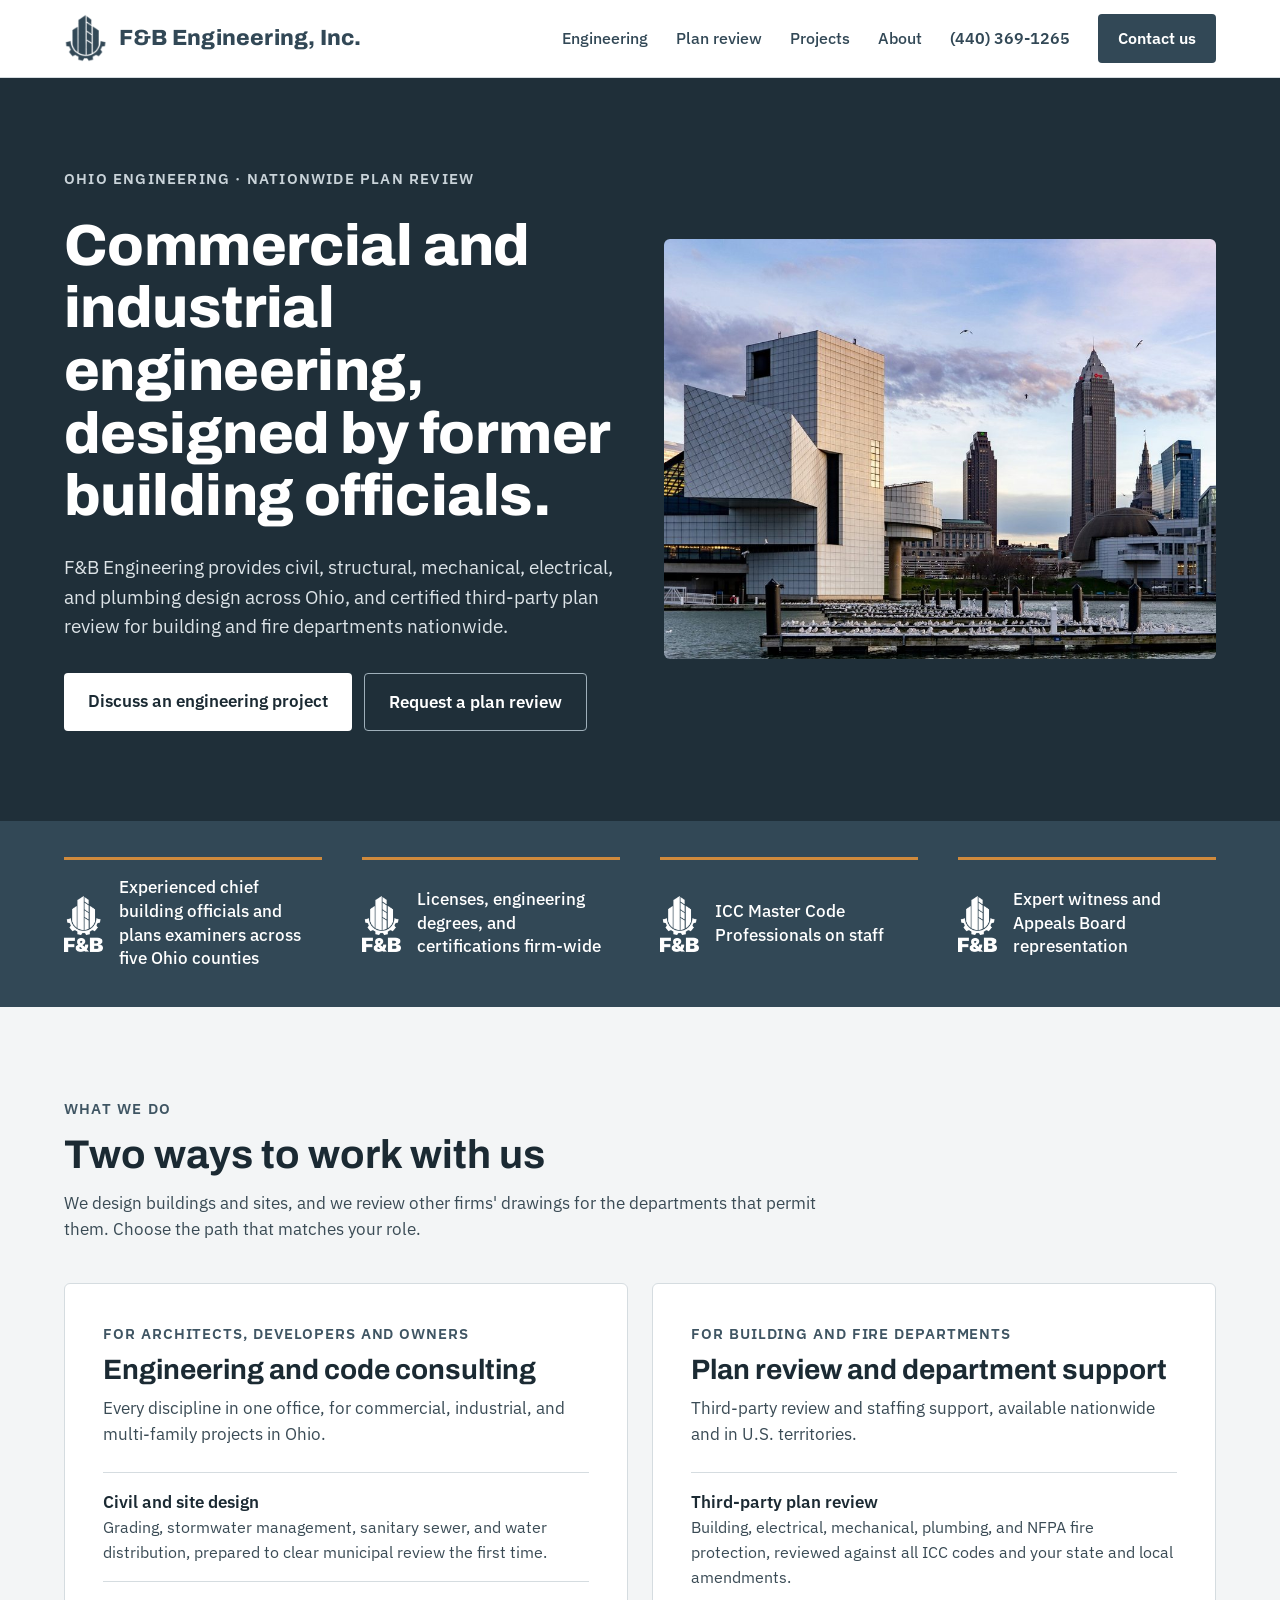
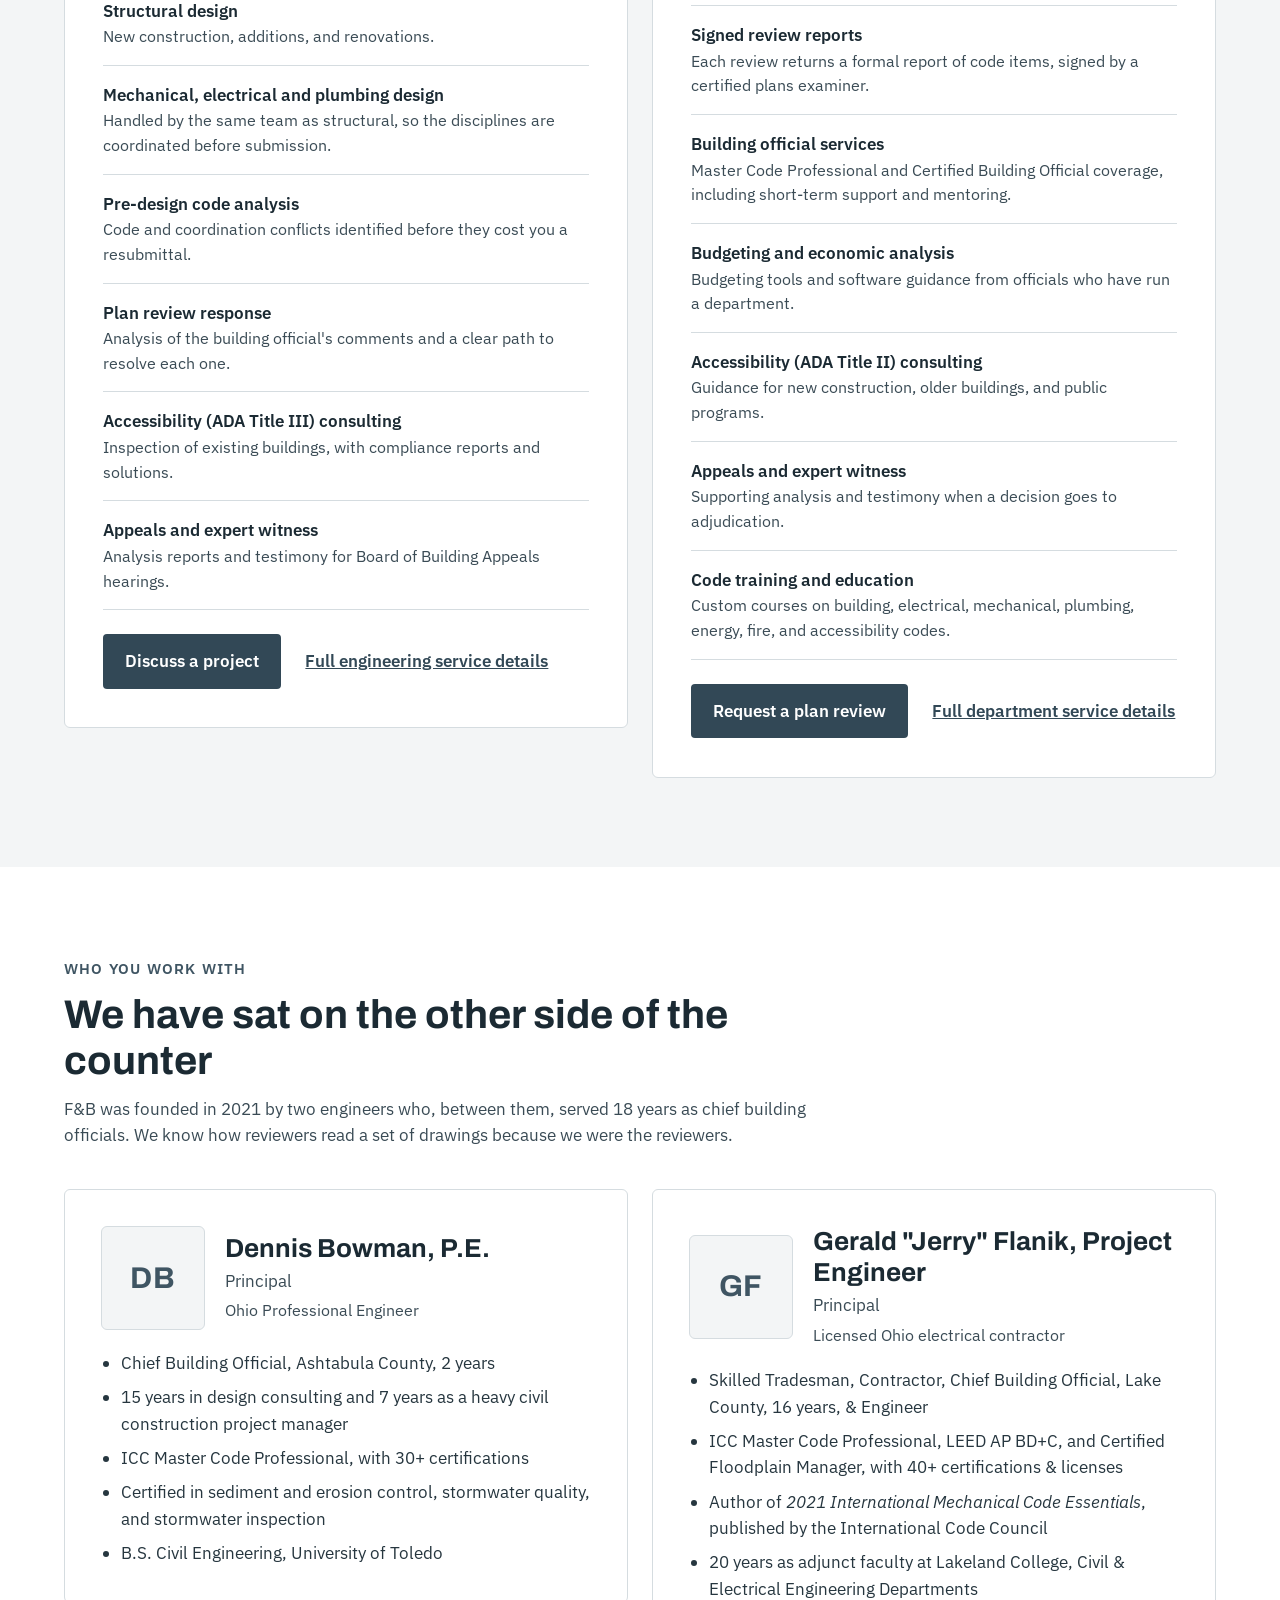
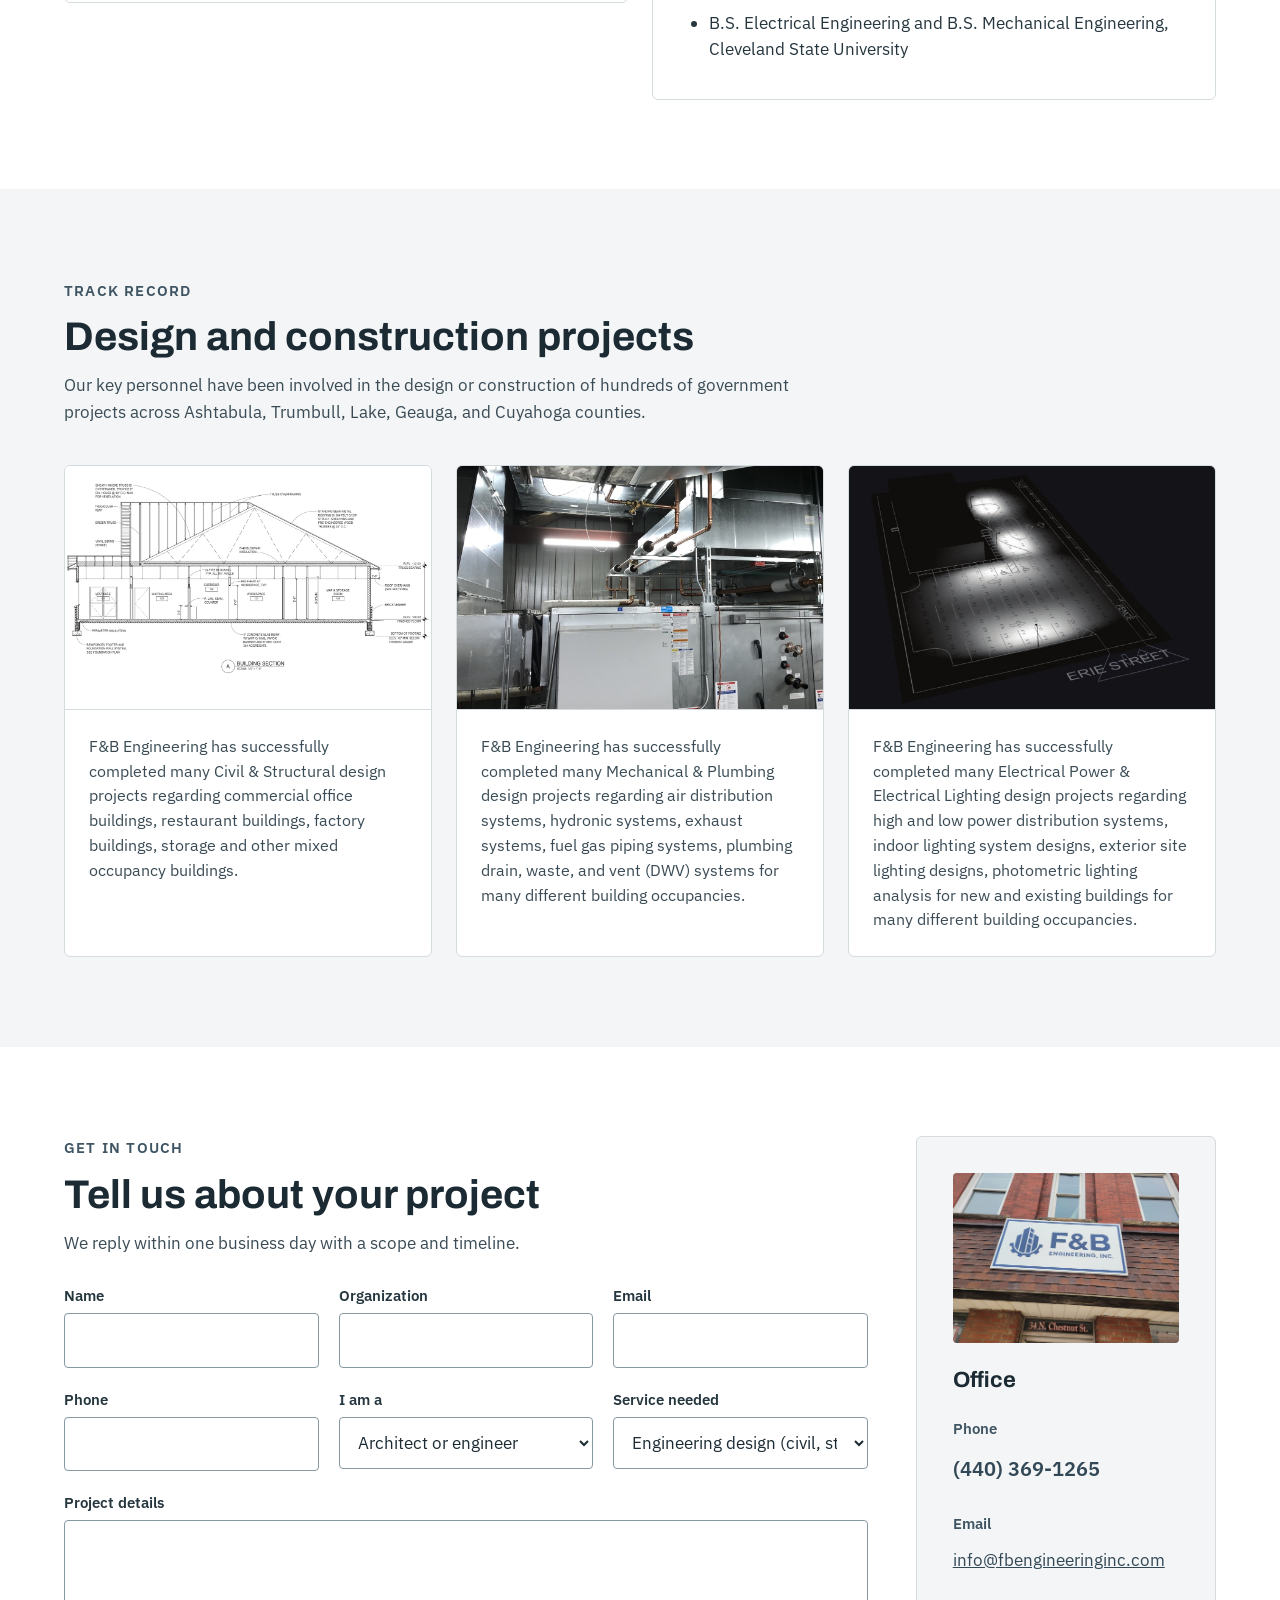
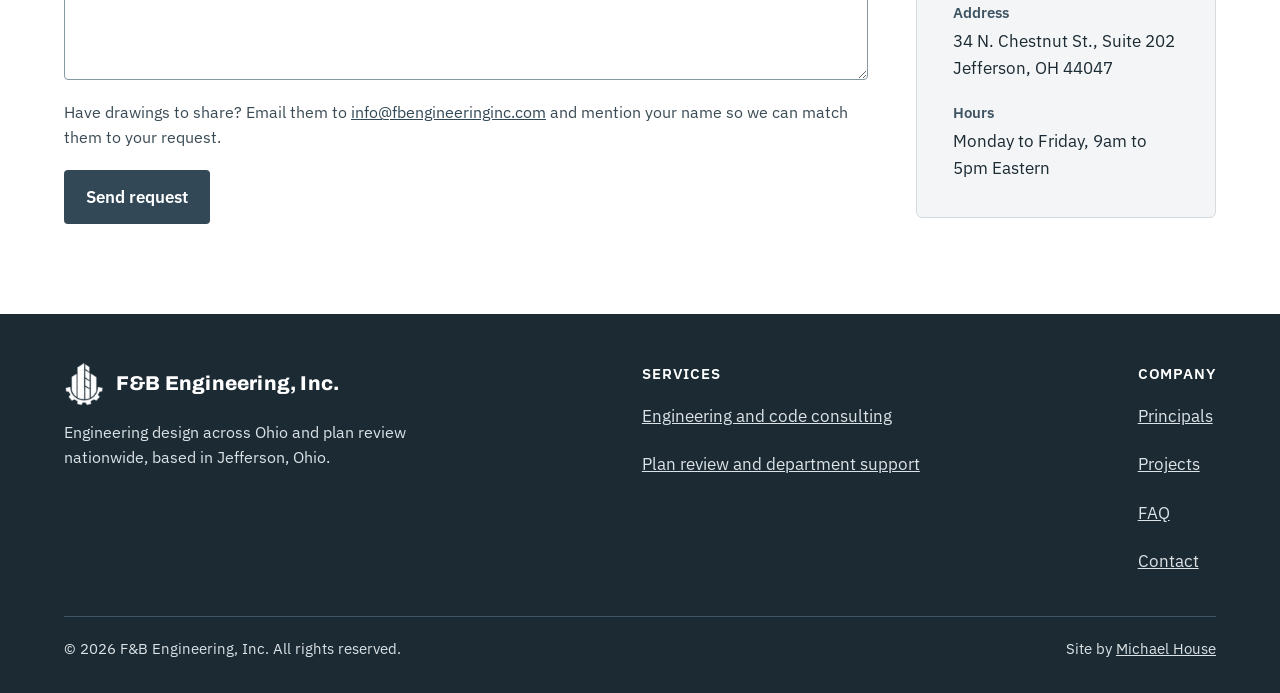
==== commit c51b1392: "Rebuild site from Jerry's revised homepage design New homepage layout, colors and type per the 11-19" ====
--- a/index.html
+++ b/index.html
@@ -1,1166 +1,333 @@
 <!DOCTYPE html>
 <html lang="en">
 <head>
-<meta charset="UTF-8">
-<meta name="viewport" content="width=device-width, initial-scale=1.0">
-<title>F&amp;B Engineering — Ohio Engineering &amp; Nationwide Plan Review</title>
-<meta name="description" content="Structural, civil, and MEP engineering across Ohio, and certified third-party building and fire plan review for departments nationwide. Founded by two former chief building officials.">
-<meta name="theme-color" content="#ffffff">
+<meta charset="utf-8">
+<meta name="viewport" content="width=device-width, initial-scale=1">
+<title>F&amp;B Engineering, Inc. | Ohio Engineering and Nationwide Plan Review</title>
+<meta name="description" content="Civil, structural, mechanical, electrical, and plumbing design across Ohio, and certified third-party plan review for building and fire departments nationwide. Founded by two former chief building officials.">
+<meta name="theme-color" content="#1F2F39">
 <link rel="canonical" href="https://www.fbengineeringinc.com/">
 <meta property="og:type" content="website">
-<meta property="og:site_name" content="F&amp;B Engineering">
-<meta property="og:title" content="F&amp;B Engineering — Ohio Engineering &amp; Nationwide Plan Review">
-<meta property="og:description" content="Structural, civil, and MEP engineering across Ohio, and certified third-party building and fire plan review for departments nationwide. Founded by two former chief building officials.">
+<meta property="og:site_name" content="F&amp;B Engineering, Inc.">
+<meta property="og:title" content="F&amp;B Engineering, Inc. | Ohio Engineering and Nationwide Plan Review">
+<meta property="og:description" content="Civil, structural, mechanical, electrical, and plumbing design across Ohio, and certified third-party plan review for building and fire departments nationwide. Founded by two former chief building officials.">
 <meta property="og:url" content="https://www.fbengineeringinc.com/">
+<meta property="og:image" content="https://www.fbengineeringinc.com/og-image.jpg">
 <meta property="og:image:width" content="1200">
 <meta property="og:image:height" content="630">
-<meta property="og:image:alt" content="F&amp;B Engineering — Ohio engineering and nationwide plan review">
-<meta property="og:image" content="https://www.fbengineeringinc.com/og-image.jpg">
+<meta property="og:image:alt" content="F&amp;B Engineering, Inc. Ohio engineering and nationwide plan review.">
 <meta name="twitter:card" content="summary_large_image">
-<meta name="twitter:title" content="F&amp;B Engineering — Ohio Engineering &amp; Nationwide Plan Review">
-<meta name="twitter:description" content="Structural, civil, and MEP engineering across Ohio, and certified third-party building and fire plan review for departments nationwide. Founded by two former chief building officials.">
-<meta name="twitter:image" content="https://www.fbengineeringinc.com/og-image.jpg">
-<meta name="robots" content="index, follow">
-<link rel="icon" type="image/png" sizes="32x32" href="[data-uri]">
-<link rel="apple-touch-icon" sizes="180x180" href="[data-uri]">
-<script type="application/ld+json">
-{
-  "@context": "https://schema.org",
-  "@type": "ProfessionalService",
-  "name": "F&B Engineering",
-  "description": "Full-service structural, civil, and MEP engineering across Ohio, and certified third-party plan review and inspection for building and fire departments nationwide.",
-  "foundingDate": "2021",
-  "url": "https://www.fbengineeringinc.com/",
-  "telephone": "+1-440-369-1265",
-  "email": "info@fbengineeringinc.com",
-  "address": {
-    "@type": "PostalAddress",
-    "streetAddress": "34 N. Chestnut St., Suite 202",
-    "addressLocality": "Jefferson",
-    "addressRegion": "OH",
-    "postalCode": "44047",
-    "addressCountry": "US"
-  },
-  "areaServed": [{"@type":"State","name":"Ohio"},{"@type":"Country","name":"United States"}],
-  "priceRange": "$$",
-  "openingHoursSpecification": {
-    "@type": "OpeningHoursSpecification",
-    "dayOfWeek": ["Monday","Tuesday","Wednesday","Thursday","Friday"],
-    "opens": "09:00",
-    "closes": "17:00"
-  },
-  "sameAs": []
-}
-</script>
+<link rel="icon" type="image/png" sizes="32x32" href="images/favicon-32.png">
+<link rel="apple-touch-icon" sizes="180x180" href="images/apple-touch-icon.png">
 <link rel="preconnect" href="https://fonts.googleapis.com">
-<link href="https://fonts.googleapis.com/css2?family=Archivo+Black&family=Roboto+Slab:wght@400;600;700;800;900&family=IBM+Plex+Sans:wght@400;500;600;700&family=IBM+Plex+Mono:wght@400;500&display=swap" rel="stylesheet">
-<style>
-  :root{
-    /* Clean corporate palette — white surfaces, steel-blue brand accent
-       (matches the actual office signage), navy reserved for the footer
-       band and high-contrast text. Variable names kept for minimal-risk
-       edits even though several no longer mean "navy". */
-    --navy-950:#0b1b2e;   /* deep navy — footer band, dark text-on-accent */
-    --navy-900:#ffffff;   /* page background */
-    --navy-850:#f4f6f9;   /* card / section-alt surface */
-    --navy-800:#eaeef3;   /* hover / input surface */
-    --navy-750:#dde3ea;   /* subtle fill */
-    --blue-500:#3f6690;   /* primary brand blue (from FBE signage) */
-    --blue-400:#5b84ad;   /* lighter blue accent */
-    --brass-400:#3f6690;  /* CTA accent — now blue, not gold */
-    --brass-300:#5b84ad;
-    --rust-500:#b33a2e;   /* rubber-stamp red — kept, reads great on white */
-    --ink-100:#16233a;    /* primary text (near-navy, not pure black) */
-    --ink-300:#54617a;    /* secondary text */
-    --ink-400:#8996ab;    /* tertiary / mono labels */
-    --line:rgba(15,30,50,0.10);
-    --font-display:'Roboto Slab', serif;
-    --font-body:'IBM Plex Sans', sans-serif;
-    --font-mono:'IBM Plex Mono', monospace;
-    --ease: cubic-bezier(.16,1,.3,1);
-  }
-  *{box-sizing:border-box; margin:0; padding:0;}
-  html{scroll-behavior:smooth;}
-  body{
-    background:var(--navy-900);
-    color:var(--ink-100);
-    font-family:var(--font-body);
-    line-height:1.5;
-    overflow-x:hidden;
-  }
-  a{color:inherit; text-decoration:none;}
-  img{max-width:100%; display:block;}
-  .wrap{max-width:1180px; margin:0 auto; padding:0 32px;}
-  ::selection{background:var(--blue-500); color:#ffffff;}
-
-  /* Film grain texture removed for a clean corporate look on white */
-  .grain-overlay{ display:none; }
-
-  /* Focus states (keyboard navigation) */
-  a:focus-visible, button:focus-visible, input:focus-visible, textarea:focus-visible{
-    outline:2px solid var(--brass-300); outline-offset:3px; border-radius:2px;
-  }
-  .form-field input:focus-visible, .form-field textarea:focus-visible{
-    outline:2px solid var(--blue-400); outline-offset:0;
-  }
-  .skip-link{
-    position:absolute; top:-100px; left:16px; z-index:1000;
-    background:var(--brass-400); color:#ffffff; font-weight:600; font-size:14px;
-    padding:12px 20px; border-radius:2px; transition:top .2s ease;
-  }
-  .skip-link:focus{top:16px;}
-
-  /* Blueprint grid texture */
-  .blueprint-bg{
-    position:absolute; inset:0;
-    background-image:
-      linear-gradient(rgba(91,155,213,0.07) 1px, transparent 1px),
-      linear-gradient(90deg, rgba(91,155,213,0.07) 1px, transparent 1px);
-    background-size:44px 44px;
-    mask-image:radial-gradient(ellipse 80% 60% at 60% 20%, black 40%, transparent 100%);
-    pointer-events:none;
-  }
-  .blueprint-glow{
-    position:absolute; inset:0; pointer-events:none;
-    background:radial-gradient(circle 200px at var(--mx,60%) var(--my,20%), rgba(91,155,213,0.045), transparent 70%);
-    transition:background .12s ease-out;
-  }
-
-  /* Nav */
-  header{
-    position:sticky; top:0; z-index:100;
-    background:rgba(255,255,255,0.90);
-    backdrop-filter:blur(10px);
-    border-bottom:1px solid var(--line);
-    box-shadow:0 1px 0 rgba(15,30,50,0.04);
-    transition:padding .25s ease;
-  }
-  nav{
-    display:flex; align-items:center; justify-content:space-between;
-    padding:12px 32px; max-width:1180px; margin:0 auto;
-  }
-  .brand{display:flex; align-items:center; gap:12px;}
-  .brand-mark{
-    width:40px; height:40px; object-fit:contain; display:block;
-  }
-  .brand-name{font-family:var(--font-display); font-weight:700; font-size:16px; letter-spacing:0.02em;}
-  .brand-sub{font-family:var(--font-mono); font-size:10.5px; color:var(--ink-400); letter-spacing:0.14em; text-transform:uppercase; margin-top:1px;}
-  .nav-links{display:flex; gap:36px; align-items:center;}
-  .nav-links a{font-size:14.5px; color:var(--ink-300); font-weight:500; transition:color .2s;}
-  .nav-links a:hover{color:var(--brass-300);}
-  .nav-dropdown{position:relative;}
-  .nav-dropdown-menu{
-    display:none; position:absolute; top:100%; left:0; margin-top:14px;
-    background:#ffffff; border:1px solid var(--line); border-radius:4px;
-    box-shadow:0 12px 28px rgba(0,0,0,0.12); min-width:220px; padding:8px 0; z-index:50;
-  }
-  .nav-dropdown-menu::before{
-    content:''; position:absolute; top:-14px; left:0; right:0; height:14px;
-  }
-  .nav-dropdown-menu a{display:block; padding:10px 18px; font-size:13.5px; white-space:nowrap;}
-  .nav-dropdown-menu a:hover{background:var(--bg-subtle,#f4f6f8);}
-  .nav-dropdown:hover .nav-dropdown-menu{display:block;}
-  .nav-cta{
-    background:var(--brass-400); color:#ffffff; font-weight:600; font-size:14px;
-    padding:10px 20px; border-radius:2px; transition:background .2s var(--ease), transform .2s var(--ease);
-  }
-  .nav-cta:hover{background:var(--navy-950); transform:translateY(-1px);}
-  .nav-cta-mobile{display:none;}
-  .nav-toggle{
-    display:none; flex-direction:column; justify-content:center; gap:5px;
-    width:40px; height:40px; background:transparent; border:1px solid var(--line); border-radius:3px;
-    cursor:pointer; padding:0; align-items:center;
-  }
-  .nav-toggle span{width:18px; height:2px; background:var(--ink-100); transition:transform .25s var(--ease), opacity .25s ease;}
-  .nav-toggle[aria-expanded="true"] span:nth-child(1){transform:translateY(7px) rotate(45deg);}
-  .nav-toggle[aria-expanded="true"] span:nth-child(2){opacity:0;}
-  .nav-toggle[aria-expanded="true"] span:nth-child(3){transform:translateY(-7px) rotate(-45deg);}
-
-  /* Hero */
-  .hero{position:relative; overflow:hidden; display:grid;}
-  .hero-photo{position:relative; width:100%; height:100%; min-height:640px; grid-area:1 / 1;}
-  .hero-photo-img{width:100%; height:100%; object-fit:cover; display:block;}
-  .hero-photo-overlay{
-    position:absolute; inset:0;
-    background:linear-gradient(180deg, rgba(10,22,40,0.15) 0%, rgba(10,22,40,0.55) 65%, rgba(10,22,40,0.85) 100%);
-  }
-  .hero-copy{
-    grid-area:1 / 1; z-index:2; align-self:end;
-    padding:32px 0 56px; color:#ffffff;
-  }
-  .hero .eyebrow{
-    font-family:var(--font-mono); font-size:12.5px; letter-spacing:0.16em; text-transform:uppercase;
-    color:#ffffff; opacity:0.85; margin-bottom:18px; display:flex; align-items:center; gap:10px;
-  }
-  .hero .eyebrow::before{content:''; width:22px; height:1px; background:#ffffff;}
-  .hero h1{
-    font-family:'Archivo Black', var(--font-display); font-weight:400; font-size:52px; line-height:1.05;
-    letter-spacing:-0.01em; margin-bottom:20px; color:#ffffff;
-  }
-  .hero h1 em{font-style:normal; color:var(--brass-400);}
-  .hero-copy p{font-size:21px; line-height:1.5; color:rgba(255,255,255,0.92); max-width:560px; margin-bottom:32px;}
-  .hero-actions{display:flex; gap:16px; flex-wrap:wrap;}
-  .btn-primary, .btn-ghost{
-    font-weight:600; font-size:15px; padding:15px 28px; border-radius:6px;
-    display:inline-flex; align-items:center; gap:8px; line-height:1;
-    border:1.5px solid transparent;
-  }
-  .btn-primary{
-    background:var(--brass-400); color:#ffffff;
-    transition:background .2s var(--ease), transform .2s var(--ease);
-    position:relative; overflow:hidden;
-  }
-  .btn-primary::after{
-    content:''; position:absolute; top:0; left:-60%; width:40%; height:100%;
-    background:linear-gradient(115deg, transparent, rgba(255,255,255,0.55), transparent);
-    transform:skewX(-20deg); transition:left .55s ease;
-  }
-  .btn-primary:hover::after{left:130%;}
-  .btn-primary:hover{background:var(--brass-300); transform:translateY(-1px);}
-  .btn-ghost{
-    border:1.5px solid rgba(255,255,255,0.55); color:#ffffff;
-    background:rgba(255,255,255,0.06); backdrop-filter:blur(6px);
-    transition:border-color .2s, background .2s, transform .2s var(--ease);
-  }
-  .btn-ghost:hover{border-color:#ffffff; background:rgba(255,255,255,0.16); transform:translateY(-1px);}
-
-  /* Stamp signature element */
-  .stamp-stage{position:relative; height:340px; display:flex; align-items:center; justify-content:center;}
-  .stamp{
-    width:230px; height:230px; border-radius:50%;
-    border:3px solid var(--rust-500);
-    display:flex; align-items:center; justify-content:center;
-    position:relative;
-    transform:rotate(-11deg) scale(1);
-    box-shadow:0 0 0 4px rgba(179,58,46,0.08);
-  }
-  .stamp::before{
-    content:''; position:absolute; inset:10px; border-radius:50%; border:1px solid rgba(179,58,46,0.5);
-  }
-  .stamp-text{
-    font-family:var(--font-mono); color:var(--rust-500); text-align:center; font-weight:500;
-    font-size:12.5px; letter-spacing:0.08em; text-transform:uppercase; line-height:1.7;
-  }
-  .stamp-text .big{font-size:19px; font-weight:700; display:block; letter-spacing:0.1em; margin:2px 0;}
-  .stamp.stamp-impact{
-    animation:stampDown 0.5s cubic-bezier(.36,2.2,.5,1) both;
-  }
-  .stamp-dust{position:absolute; inset:0; pointer-events:none;}
-  .stamp-dust span{
-    position:absolute; top:50%; left:50%; width:9px; height:9px; border-radius:50%;
-    background:radial-gradient(circle, rgba(179,58,46,0.55) 0%, rgba(179,58,46,0.25) 45%, rgba(179,58,46,0) 75%);
-    filter:blur(1.5px);
-    opacity:0;
-    transform:translate(-50%,-50%) rotate(var(--ang)) translateY(-8px) scale(0.6);
-  }
-  .stamp.stamp-impact .stamp-dust span{
-    animation:dustPuff 0.65s ease-out 0.24s both;
-  }
-  @keyframes dustPuff{
-    0%{opacity:0.8; transform:translate(-50%,-50%) rotate(var(--ang)) translateY(-8px) scale(0.6);}
-    100%{opacity:0; transform:translate(-50%,-50%) rotate(var(--ang)) translateY(-78px) scale(1.4);}
-  }
-  @keyframes stampDown{
-    0%{opacity:0; transform:rotate(-11deg) scale(2.4); filter:blur(4px);}
-    50%{opacity:1; filter:blur(0);}
-    62%{transform:rotate(-11deg) scale(0.88);}
-    80%{transform:rotate(-11deg) scale(1.05);}
-    100%{transform:rotate(-11deg) scale(1);}
-  }
-  .stamp-ring-label{
-    position:absolute; inset:-26px; font-family:var(--font-mono); font-size:10.5px;
-    color:var(--ink-400); letter-spacing:0.15em;
-  }
-
-  /* Trust bar */
-  .trust-bar{
-    border-bottom:1px solid var(--line); background:var(--navy-850);
-  }
-  .trust-row{
-    display:grid; grid-template-columns:repeat(4,1fr); padding:30px 0; gap:20px;
-  }
-  .trust-item{text-align:center; border-right:1px solid var(--line);}
-  .trust-item:last-child{border-right:none;}
-  .trust-num{font-family:var(--font-display); font-size:30px; font-weight:700; color:var(--blue-500); font-variant-numeric:tabular-nums;}
-  .trust-label{font-family:var(--font-mono); font-size:11px; color:var(--ink-400); letter-spacing:0.08em; text-transform:uppercase; margin-top:4px;}
-
-  /* Section shared */
-  section{padding:88px 0;}
-  .section-head{max-width:620px; margin-bottom:52px;}
-  .section-head .eyebrow{margin-bottom:14px;}
-  .section-head h2{font-family:var(--font-display); font-size:34px; font-weight:700; margin-bottom:14px; letter-spacing:-0.01em;}
-  .section-head p{color:var(--ink-300); font-size:16px;}
-
-  /* Feature photo */
-  .feature-photo{padding:64px 0 0;}
-  .photo-frame{
-    position:relative; border-radius:6px; overflow:hidden; border:1px solid var(--line);
-    height:420px;
-  }
-  .photo-frame img{
-    width:100%; height:100%; object-fit:cover; object-position:center 30%;
-    filter:saturate(0.82) contrast(1.05) brightness(0.96);
-    display:block;
-  }
-  .photo-frame::after{
-    content:''; position:absolute; inset:0;
-    background:
-      linear-gradient(180deg, rgba(6,13,26,0) 35%, rgba(6,13,26,0.88) 100%),
-      linear-gradient(100deg, rgba(11,27,46,0.45), transparent 55%);
-  }
-  .photo-caption{position:absolute; left:32px; right:32px; bottom:26px; z-index:2;}
-  .photo-caption .eyebrow{margin-bottom:8px;}
-  .photo-caption p{
-    font-family:var(--font-display); font-weight:600; font-size:19px;
-    color:#f4f6f9; max-width:460px;
-  }
-  @media (max-width: 860px){
-    .photo-frame{height:280px;}
-    .photo-caption p{font-size:16px;}
-  }
-
-  /* Scroll reveal + blueprint draw-line */
-  .reveal{opacity:0; transform:translateY(16px); transition:opacity .7s var(--ease) var(--rd,0ms), transform .7s var(--ease) var(--rd,0ms);}
-  .reveal.in-view{opacity:1; transform:translateY(0);}
-  .draw-line{display:block; width:120px; height:6px; margin:2px 0 22px;}
-  .draw-line line{stroke:var(--brass-400); stroke-width:2; stroke-dasharray:120; stroke-dashoffset:120; transition:stroke-dashoffset 1s ease .15s;}
-  .in-view .draw-line line{stroke-dashoffset:0;}
-
-  /* Services */
-  .idx-num{font-variant-numeric:tabular-nums;}
-  .service-link{font-size:13.5px; font-weight:600; color:var(--blue-400); display:inline-flex; align-items:center; gap:6px;}
-
-  /* Services accordion */
-  .services-accordion{display:flex; flex-direction:column; border-top:1px solid var(--line);}
-  .svc-item{border-bottom:1px solid var(--line);}
-  .svc-trigger{
-    width:100%; display:flex; align-items:center; gap:22px;
-    padding:28px 4px; background:none; border:none; text-align:left; cursor:pointer;
-  }
-  .svc-trigger-index{
-    font-family:var(--font-mono); font-size:13px; color:var(--brass-400); letter-spacing:0.08em;
-    flex-shrink:0; width:28px;
-  }
-  .svc-trigger-title{
-    font-family:var(--font-display); font-size:21px; font-weight:600; color:var(--ink-100);
-    flex:1; transition:color .2s;
-  }
-  .svc-trigger:hover .svc-trigger-title{color:var(--brass-300);}
-  .svc-trigger-icon{
-    font-family:var(--font-mono); font-size:20px; color:var(--brass-400); flex-shrink:0;
-    position:relative; width:20px; height:20px;
-  }
-  .svc-trigger-icon::before, .svc-trigger-icon::after{
-    content:''; position:absolute; background:var(--brass-400); transition:transform .25s var(--ease);
-  }
-  .svc-trigger-icon::before{left:0; top:9px; width:20px; height:2px;}
-  .svc-trigger-icon::after{left:9px; top:0; width:2px; height:20px;}
-  .svc-item.open .svc-trigger-icon::after{transform:rotate(90deg); opacity:0;}
-  .svc-panel{max-height:0; overflow:hidden; transition:max-height .35s ease;}
-  .svc-panel-inner{padding:4px 4px 36px 50px; max-width:760px;}
-  .svc-copy-block{margin-bottom:22px;}
-  .svc-copy-block:last-of-type{margin-bottom:26px;}
-  .svc-copy-block h4{font-family:var(--font-display); font-size:16px; font-weight:600; color:var(--ink-100); margin-bottom:8px;}
-  .svc-copy-block p{color:var(--ink-300); font-size:14.5px; line-height:1.65;}
-  .svc-copy-block p.svc-tbd{color:var(--ink-400); font-style:italic;}
-  .svc-outcome{color:var(--ink-100)!important; font-weight:500;}
-  .svc-detail{max-height:0; overflow:hidden; transition:max-height .35s ease, opacity .35s ease; opacity:0;}
-  .svc-copy-block.expanded .svc-detail{max-height:900px; opacity:1;}
-  .svc-detail p{margin-top:10px;}
-  .svc-detail p:first-child{margin-top:0;}
-  .svc-more-toggle{
-    display:inline-flex; align-items:center; gap:5px; margin-top:10px;
-    background:none; border:none; padding:0; cursor:pointer;
-    font-family:var(--font-mono); font-size:12px; letter-spacing:0.04em; text-transform:uppercase;
-    color:var(--blue-500); transition:color .2s;
-  }
-  .svc-more-toggle:hover{color:var(--brass-300);}
-  .svc-more-toggle-icon{display:inline-block; transition:transform .25s ease;}
-  .svc-copy-block.expanded .svc-more-toggle-icon{transform:rotate(45deg);}
-  .svc-topic-list{list-style:none; display:grid; grid-template-columns:repeat(2,1fr); gap:8px 24px; margin:14px 0 18px;}
-  .svc-topic-list li{font-size:14px; color:var(--ink-200); padding-left:18px; position:relative;}
-  .svc-topic-list li::before{content:'/'; position:absolute; left:0; color:var(--brass-400); font-family:var(--font-mono); font-weight:600;}
-
-  /* Approach / value props */
-  .value-grid{display:grid; grid-template-columns:repeat(3,1fr); gap:24px; margin-top:8px;}
-  .value-card{
-    background:var(--navy-850); border:1px solid var(--line); border-radius:4px; padding:32px 28px;
-    transition:border-color .25s var(--ease), transform .25s var(--ease);
-  }
-  .value-card:hover{border-color:var(--blue-500); transform:translateY(-3px);}
-  .value-card h3{font-family:var(--font-display); font-size:19px; font-weight:600; margin-bottom:10px;}
-  .value-card p{color:var(--ink-300); font-size:14.5px; line-height:1.6;}
-
-  /* Principals photo */
-  .principals-photo{margin:8px 0 32px; text-align:center;}
-  .principals-photo img{
-    width:100%; max-width:640px; border-radius:6px; display:block; margin:0 auto;
-    border:1px solid var(--line); box-shadow:0 16px 40px rgba(10,22,40,0.28);
-  }
-  .principals-photo figcaption{
-    margin-top:14px; font-family:var(--font-mono); font-size:12px; letter-spacing:0.05em;
-    color:var(--ink-400); text-transform:uppercase;
-  }
-
-  /* FAQ */
-  .faq-list{max-width:760px;}
-  .faq-item{border-bottom:1px solid var(--line);}
-  .faq-q{
-    width:100%; display:flex; justify-content:space-between; align-items:center; gap:16px;
-    padding:22px 4px; background:none; border:none; text-align:left; cursor:pointer;
-    font-family:var(--font-body); font-size:16px; font-weight:600; color:var(--ink-100);
-  }
-  .faq-q:hover{color:var(--brass-300);}
-  .faq-icon{
-    font-family:var(--font-mono); font-size:18px; color:var(--brass-400); flex-shrink:0;
-    transition:transform .25s var(--ease);
-  }
-  .faq-item.open .faq-icon{transform:rotate(45deg);}
-  .faq-a{max-height:0; overflow:hidden; transition:max-height .3s ease;}
-  .faq-a p{color:var(--ink-300); font-size:14.5px; line-height:1.65; padding:0 4px 22px; max-width:660px;}
-
-  /* Credentials badges */
-  .badge-row{display:grid; grid-template-columns:repeat(4,1fr); gap:20px; margin-top:8px;}
-  .badge-item{
-    background:var(--navy-850); border:1px solid var(--line); border-radius:4px;
-    padding:26px 16px; text-align:center;
-  }
-  .badge-mark{
-    font-family:var(--font-mono); font-weight:700; font-size:20px; color:var(--brass-400);
-    border:1.5px solid var(--brass-400); border-radius:3px; width:56px; height:56px;
-    display:flex; align-items:center; justify-content:center; margin:0 auto 14px;
-  }
-  .badge-label{font-size:12.5px; color:var(--ink-300); line-height:1.4;}
-
-  /* CTA banner */
-  .cta-banner{padding:64px 0; background:var(--navy-850); border-top:1px solid var(--line); border-bottom:1px solid var(--line);}
-  .cta-banner-inner{display:flex; align-items:center; justify-content:space-between; gap:24px; flex-wrap:wrap;}
-  .cta-banner h2{font-family:var(--font-display); font-size:28px; font-weight:700; color:var(--ink-100);}
-
-  /* Testimonials */
-  .testimonial-grid{display:grid; grid-template-columns:repeat(2,1fr); gap:24px;}
-  .testimonial{
-    background:var(--navy-850); border:1px solid var(--line); border-radius:4px; padding:32px;
-    position:relative;
-  }
-  .testimonial .mark{font-family:var(--font-display); font-size:44px; color:var(--brass-400); line-height:1; opacity:0.5;}
-  .testimonial p{font-size:15.5px; color:var(--ink-300); margin:12px 0 20px; line-height:1.65;}
-  .testimonial-who{font-size:13.5px; font-weight:600; color:var(--ink-100);}
-  .testimonial-role{font-family:var(--font-mono); font-size:11.5px; color:var(--ink-400); margin-top:2px;}
-
-  /* Footer — kept as a dark navy brand band against the otherwise white
-     site, so its text colors are hardcoded light values rather than the
-     shared (now dark-on-light) ink variables. */
-  footer{border-top:1px solid var(--navy-950); padding:56px 0 32px; background:var(--navy-950);}
-  .footer-grid{display:grid; grid-template-columns:1.4fr repeat(3,1fr); gap:32px; margin-bottom:44px;}
-  .footer-brand .brand-name{color:#ffffff;}
-  .footer-brand p{color:#aab6c9; font-size:13.5px; margin-top:14px; max-width:260px;}
-  .footer-col h5{font-family:var(--font-mono); font-size:11.5px; letter-spacing:0.1em; text-transform:uppercase; color:#8996ab; margin-bottom:16px;}
-  .footer-col a{display:block; font-size:14px; color:#cdd6e3; margin-bottom:11px; transition:color .2s;}
-  .footer-col a:hover{color:var(--brass-300);}
-  .footer-office address{font-style:normal; font-size:14px; color:#cdd6e3; margin-bottom:11px; line-height:1.5;}
-  .footer-hours{font-family:var(--font-mono); font-size:12px; color:#8996ab; margin-top:2px;}
-  .footer-bottom{
-    border-top:1px solid rgba(255,255,255,0.12); padding-top:24px; display:flex; justify-content:space-between;
-    font-family:var(--font-mono); font-size:12px; color:#8996ab;
-  }
-  .footer-bottom .credit-link{color:#8996ab; text-decoration:none; border-bottom:1px solid rgba(137,150,171,0.4); transition:color .2s, border-color .2s;}
-  .footer-bottom .credit-link:hover{color:var(--blue-400); border-color:var(--blue-400);}
-
-  @media (max-width: 860px){
-    .nav-toggle{display:flex;}
-    .nav-cta-desktop{display:none;}
-    .nav-links{
-      display:flex; flex-direction:column; align-items:stretch; gap:0;
-      position:fixed; top:0; right:0; height:100vh; width:78%; max-width:320px;
-      background:#ffffff; border-left:1px solid var(--line); box-shadow:-8px 0 24px rgba(15,30,50,0.08);
-      padding:88px 28px 28px; transform:translateX(100%); transition:transform .3s ease;
-      z-index:99;
-    }
-    header.menu-open .nav-links{transform:translateX(0);}
-    .nav-links a{
-      padding:14px 4px; border-bottom:1px solid var(--line); font-size:16px;
-      min-height:44px; display:flex; align-items:center;
-    }
-    .nav-cta-mobile{display:flex; justify-content:center; margin-top:22px; padding:14px 20px; min-height:44px;}
-    .nav-backdrop{display:none; position:fixed; inset:0; background:rgba(6,13,26,0.6); z-index:98;}
-    header.menu-open .nav-backdrop{display:block;}
-    body.menu-open{overflow:hidden;}
-
-    section{padding:64px 0;}
-    .hero-photo{min-height:520px;}
-    .hero-copy{padding:24px 0 36px;}
-    .hero h1{font-size:32px;}
-    .hero-copy p{max-width:none;}
-    .hero-actions{flex-direction:column; align-items:stretch;}
-    .hero-actions a{text-align:center; justify-content:center; min-height:48px;}
-    .btn-ghost{min-height:48px; display:flex; align-items:center; justify-content:center;}
-    .testimonial-grid, .value-grid, .badge-row{grid-template-columns:1fr;}
-    .svc-panel-inner{padding-left:28px;}
-    .svc-topic-list{grid-template-columns:1fr;}
-    .coverage-list{grid-template-columns:1fr;}
-    .trust-row{grid-template-columns:repeat(2,1fr);}
-    .footer-grid{grid-template-columns:1fr 1fr;}
-    .contact-form .btn-primary{width:100%; justify-content:center; min-height:48px;}
-  }
-
-  @media (max-width: 480px){
-    .wrap{padding:0 20px;}
-    section{padding:52px 0;}
-    .hero h1{font-size:27px;}
-    .hero-copy p{font-size:18px;}
-    .hero-photo{min-height:440px;}
-    .trust-row{grid-template-columns:1fr 1fr; gap:14px 0;}
-    .trust-num{font-size:25px;}
-    .section-head h2{font-size:26px;}
-    .footer-grid{grid-template-columns:1fr; gap:28px;}
-    .footer-bottom{flex-direction:column; gap:8px; align-items:flex-start;}
-  }
-
-  /* Contact form */
-  .contact-layout{display:grid; grid-template-columns:1fr 340px; gap:48px; align-items:start;}
-  .contact-form{display:flex; flex-direction:column; gap:18px;}
-  .form-row{display:grid; grid-template-columns:1fr 1fr; gap:18px;}
-  .form-field{display:flex; flex-direction:column; gap:7px;}
-  .form-field label{font-family:var(--font-mono); font-size:11px; letter-spacing:0.1em; text-transform:uppercase; color:var(--ink-400);}
-  .form-field input, .form-field textarea{
-    background:var(--navy-850); border:1px solid var(--line); border-radius:3px; color:var(--ink-100);
-    font-family:var(--font-body); font-size:14.5px; padding:12px 14px; resize:vertical;
-    transition:border-color .2s, background .2s;
-  }
-  .form-field input:focus, .form-field textarea:focus{
-    outline:none; border-color:var(--blue-400); background:var(--navy-800);
-  }
-  .contact-form .btn-primary{align-self:flex-start; border:none; cursor:pointer;}
-  .contact-side{
-    background:var(--navy-850); border:1px solid var(--line); border-radius:4px; padding:28px;
-  }
-  .contact-side h3{font-family:var(--font-display); font-size:16px; margin-bottom:14px;}
-  .contact-side a, .contact-side p{display:block; font-size:14px; color:var(--ink-300); margin-bottom:10px;}
-  .confirm-stamp{display:none; flex-direction:column; align-items:center; justify-content:center; gap:18px; padding:40px 0;}
-  .confirm-stamp.show{display:flex;}
-  .confirm-stamp p{font-size:14.5px; color:var(--ink-300); text-align:center;}
-  @media (max-width: 860px){
-    .contact-layout{grid-template-columns:1fr;}
-    .form-row{grid-template-columns:1fr;}
-  }
-
-  /* Respect reduced-motion preference */
-  @media (prefers-reduced-motion: reduce){
-    *, *::before, *::after{
-      animation-duration:0.01ms !important; animation-iteration-count:1 !important;
-      transition-duration:0.01ms !important; scroll-behavior:auto !important;
-    }
-    .reveal{opacity:1; transform:none;}
-    .draw-line line{stroke-dashoffset:0;}
-  }
-</style>
+<link rel="preconnect" href="https://fonts.gstatic.com" crossorigin>
+<link rel="stylesheet" href="https://fonts.googleapis.com/css2?family=Archivo:wght@500;600;700;800&amp;family=IBM+Plex+Sans:wght@400;500;600&amp;display=swap">
+<link rel="stylesheet" href="css/site.css">
+<script>document.documentElement.className = 'js';</script>
+<script type="application/ld+json">{"@context":"https://schema.org","@type":"ProfessionalService","name":"F&B Engineering","legalName":"F&B Engineering, Inc.","description":"Civil, structural, mechanical, electrical, and plumbing design across Ohio, and certified third-party plan review for building and fire departments nationwide.","foundingDate":"2021","url":"https://www.fbengineeringinc.com/","image":"https://www.fbengineeringinc.com/og-image.jpg","telephone":"+1-440-369-1265","email":"info@fbengineeringinc.com","address":{"@type":"PostalAddress","streetAddress":"34 N. Chestnut St., Suite 202","addressLocality":"Jefferson","addressRegion":"OH","postalCode":"44047","addressCountry":"US"},"areaServed":[{"@type":"State","name":"Ohio"},{"@type":"Country","name":"United States"}],"priceRange":"$$","openingHoursSpecification":{"@type":"OpeningHoursSpecification","dayOfWeek":["Monday","Tuesday","Wednesday","Thursday","Friday"],"opens":"09:00","closes":"17:00"}}</script>
 </head>
 <body>
-
-<div class="grain-overlay" aria-hidden="true"></div>
-
-<a href="#main-content" class="skip-link">Skip to main content</a>
-
-<header id="siteHeader">
-  <nav>
-    <div class="brand">
-      <img src="[data-uri]" alt="F&amp;B Engineering, Inc. logo mark" class="brand-mark">
-      <div>
-        <div class="brand-name">F&amp;B Engineering</div>
-        <div class="brand-sub">Engineering · Plan Review · Code Consulting</div>
-      </div>
-    </div>
-    <div class="nav-links" id="navLinks">
-      <a href="#hero">Home</a>
-      <div class="nav-dropdown">
-        <a href="#services">Services</a>
-        <div class="nav-dropdown-menu">
-          <a href="#services">Engineering Services</a>
-          <a href="#services">Building Code Consulting</a>
-          <a href="#services">Building Department Services</a>
-          <a href="#services">Accessibility (ADA) Consulting</a>
-          <a href="#services">Educational Services</a>
-        </div>
-      </div>
-      <div class="nav-dropdown">
-        <a href="about.html#track-record">Projects</a>
-        <div class="nav-dropdown-menu">
-          <a href="about.html#track-record">Track Record</a>
-        </div>
-      </div>
-      <div class="nav-dropdown">
-        <a href="about.html">About</a>
-        <div class="nav-dropdown-menu">
-          <a href="about.html#faq">FAQ</a>
-          <a href="contact.html">Contact</a>
-        </div>
-      </div>
-      <a href="contact.html" class="nav-cta nav-cta-mobile">Contact Us</a>
-    </div>
-    <a href="contact.html" class="nav-cta nav-cta-desktop">Contact Us</a>
-    <button class="nav-toggle" id="navToggle" aria-label="Open menu" aria-expanded="false" aria-controls="navLinks">
-      <span></span><span></span><span></span>
-    </button>
-  </nav>
-  <div class="nav-backdrop" id="navBackdrop"></div>
+<a class="skip" href="#main">Skip to main content</a>
+
+<header class="site-header">
+<div class="bar">
+<a class="brand" href="#top">
+<img src="images/logo-mark.png" alt="" width="43" height="48">
+<span>F&amp;B Engineering, Inc.</span>
+</a>
+<button class="nav-toggle" id="nav-toggle" type="button" aria-label="Open menu" aria-expanded="false" aria-controls="site-nav">
+<span></span><span></span><span></span>
+</button>
+<nav class="nav" id="site-nav" aria-label="Main">
+<a href="#engineering">Engineering</a>
+<a href="#plan-review">Plan review</a>
+<a href="#projects">Projects</a>
+<a href="#principals">About</a>
+<a href="tel:+14403691265" class="tel">(440) 369-1265</a>
+<a class="btn" href="#contact">Contact us</a>
+</nav>
+</div>
 </header>
 
-<main id="main-content">
-<section class="hero" id="hero">
-  <div class="hero-photo">
-    <img src="images/fbe-hero-cleveland.jpg" alt="Cleveland, Ohio skyline across the water" class="hero-photo-img">
-    <div class="hero-photo-overlay"></div>
-  </div>
-  <div class="wrap hero-copy">
-    <div class="eyebrow">Ohio Engineering · Nationwide Plan Review</div>
-    <h1>Experience You Can Trust</h1>
-    <p>F&amp;B Engineering provides structural, civil, and MEP design across Ohio — and certified third-party plan review for building and fire departments nationwide. Founded by two former chief building officials.</p>
-    <div class="hero-actions">
-      <a href="#contact" class="btn-primary">Request a Plan Review →</a>
-      <a href="#services" class="btn-ghost">Our Services</a>
-    </div>
-  </div>
-</section>
-
-<div class="trust-bar" id="trustBar">
-  <div class="wrap trust-row">
-    <div class="trust-item"><div class="trust-num">15+</div><div class="trust-label">Municipalities Served</div></div>
-    <div class="trust-item"><div class="trust-num">25+</div><div class="trust-label">Years as Acting Building Officials</div></div>
-    <div class="trust-item"><div class="trust-num">40+</div><div class="trust-label">State &amp; National Licenses &amp; Certifications</div></div>
-    <div class="trust-item"><div class="trust-num">40+</div><div class="trust-label">Civic Structural &amp; MEP Projects</div></div>
-  </div>
-</div>
-
-<section id="approach">
-  <div class="wrap">
-    <div class="section-head reveal">
-      <div class="eyebrow">Our Approach</div>
-      <h2>We have sat on the other side of the counter</h2>
-      <svg class="draw-line" viewBox="0 0 120 4"><line x1="0" y1="2" x2="120" y2="2"/></svg>
-      <p>F&amp;B was founded in 2021 by Dennis Bowman, P.E. and Gerald Flanik, Project Engineer, who between them served 18 years as chief building officials for Ashtabula and Lake County, Ohio. The fastest path through plan review is understanding how reviewers think — because we were the reviewers.</p>
-    </div>
-    <div class="value-grid">
-      <div class="value-card reveal">
-        <h3>Multi-Disciplinary In-House</h3>
-        <p>Structural, civil, mechanical, electrical, and plumbing handled by one team — no coordination gaps between separate consultants.</p>
-      </div>
-      <div class="value-card reveal">
-        <h3>Code Authority</h3>
-        <p>Two ICC Master Code Professionals and 70+ combined licenses and certifications across every discipline we review.</p>
-      </div>
-      <div class="value-card reveal">
-        <h3>Built-In Accountability</h3>
-        <p>Every review returns a formal report of code items signed by a certified plans examiner — documented the way we would want to receive it.</p>
-      </div>
-    </div>
-  </div>
-</section>
-
-<section class="feature-photo">
-  <div class="wrap">
-    <div class="photo-frame reveal">
-      <img src="[data-uri]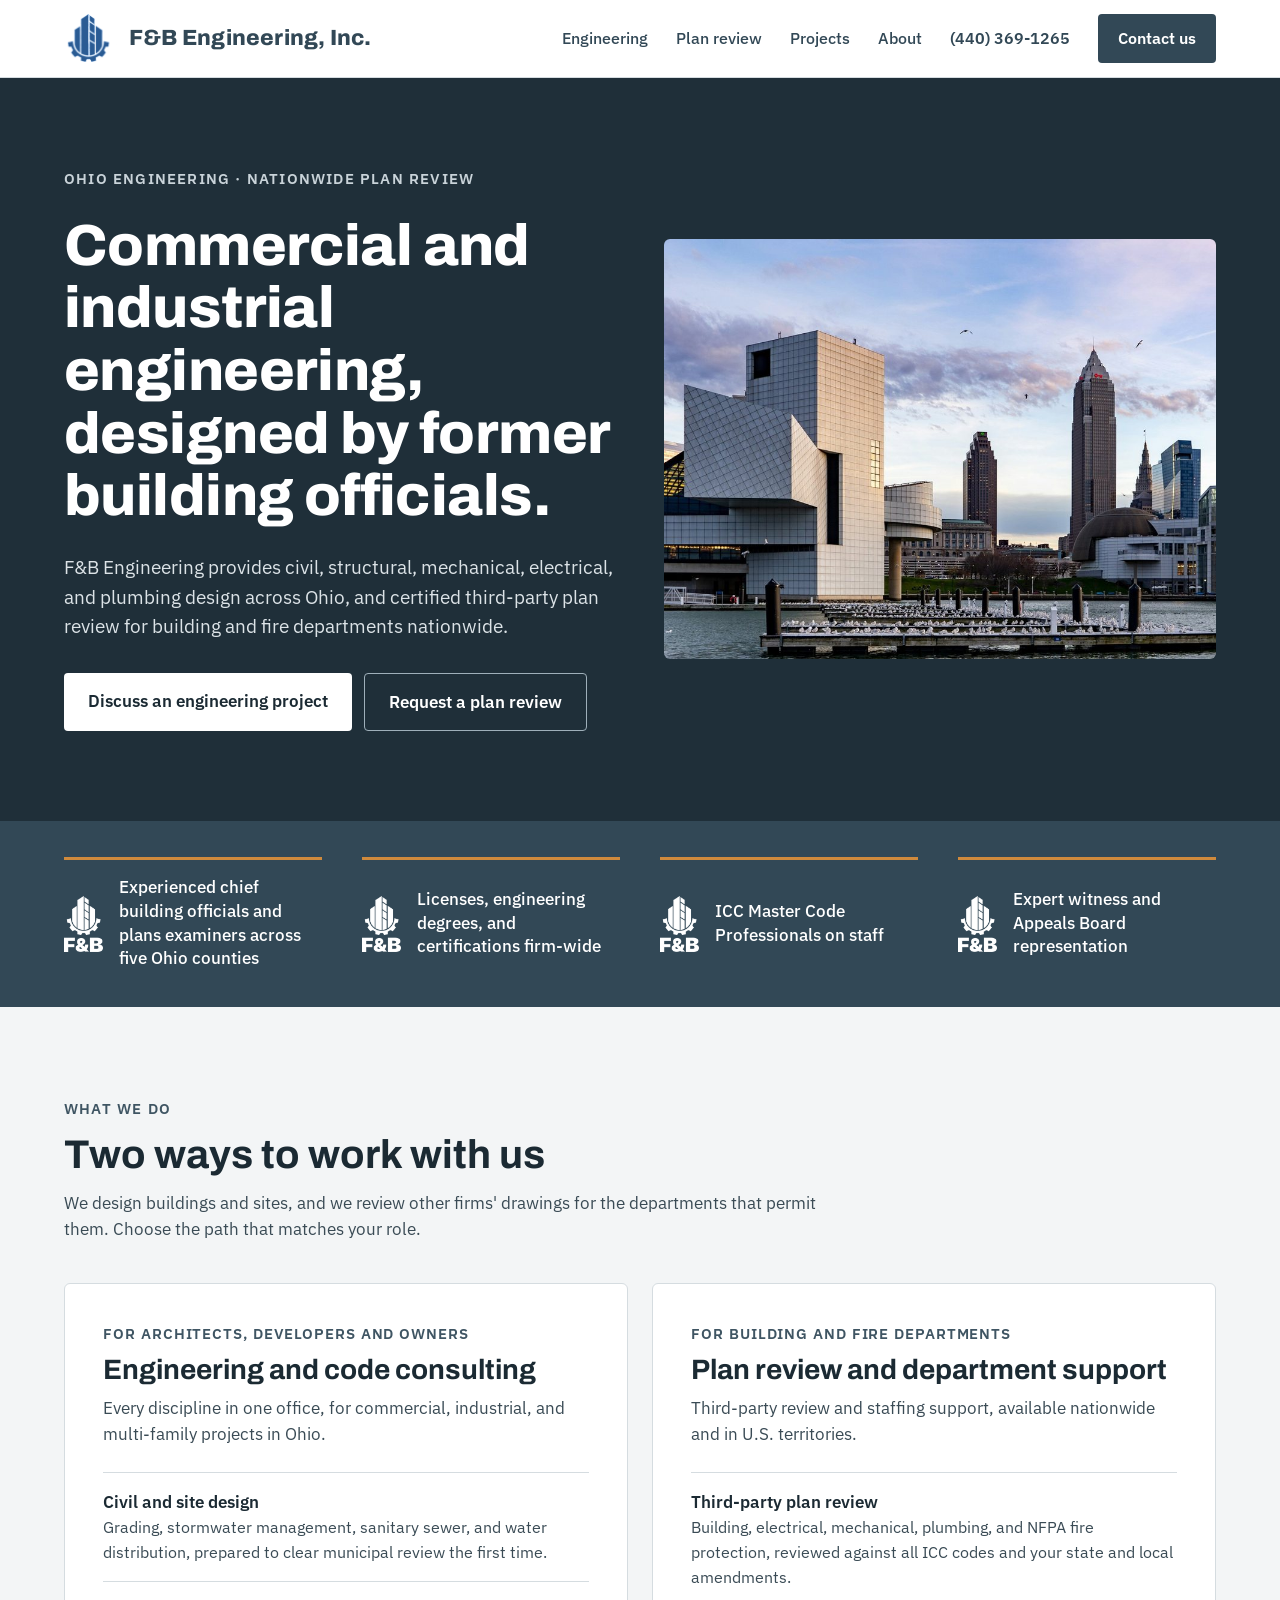
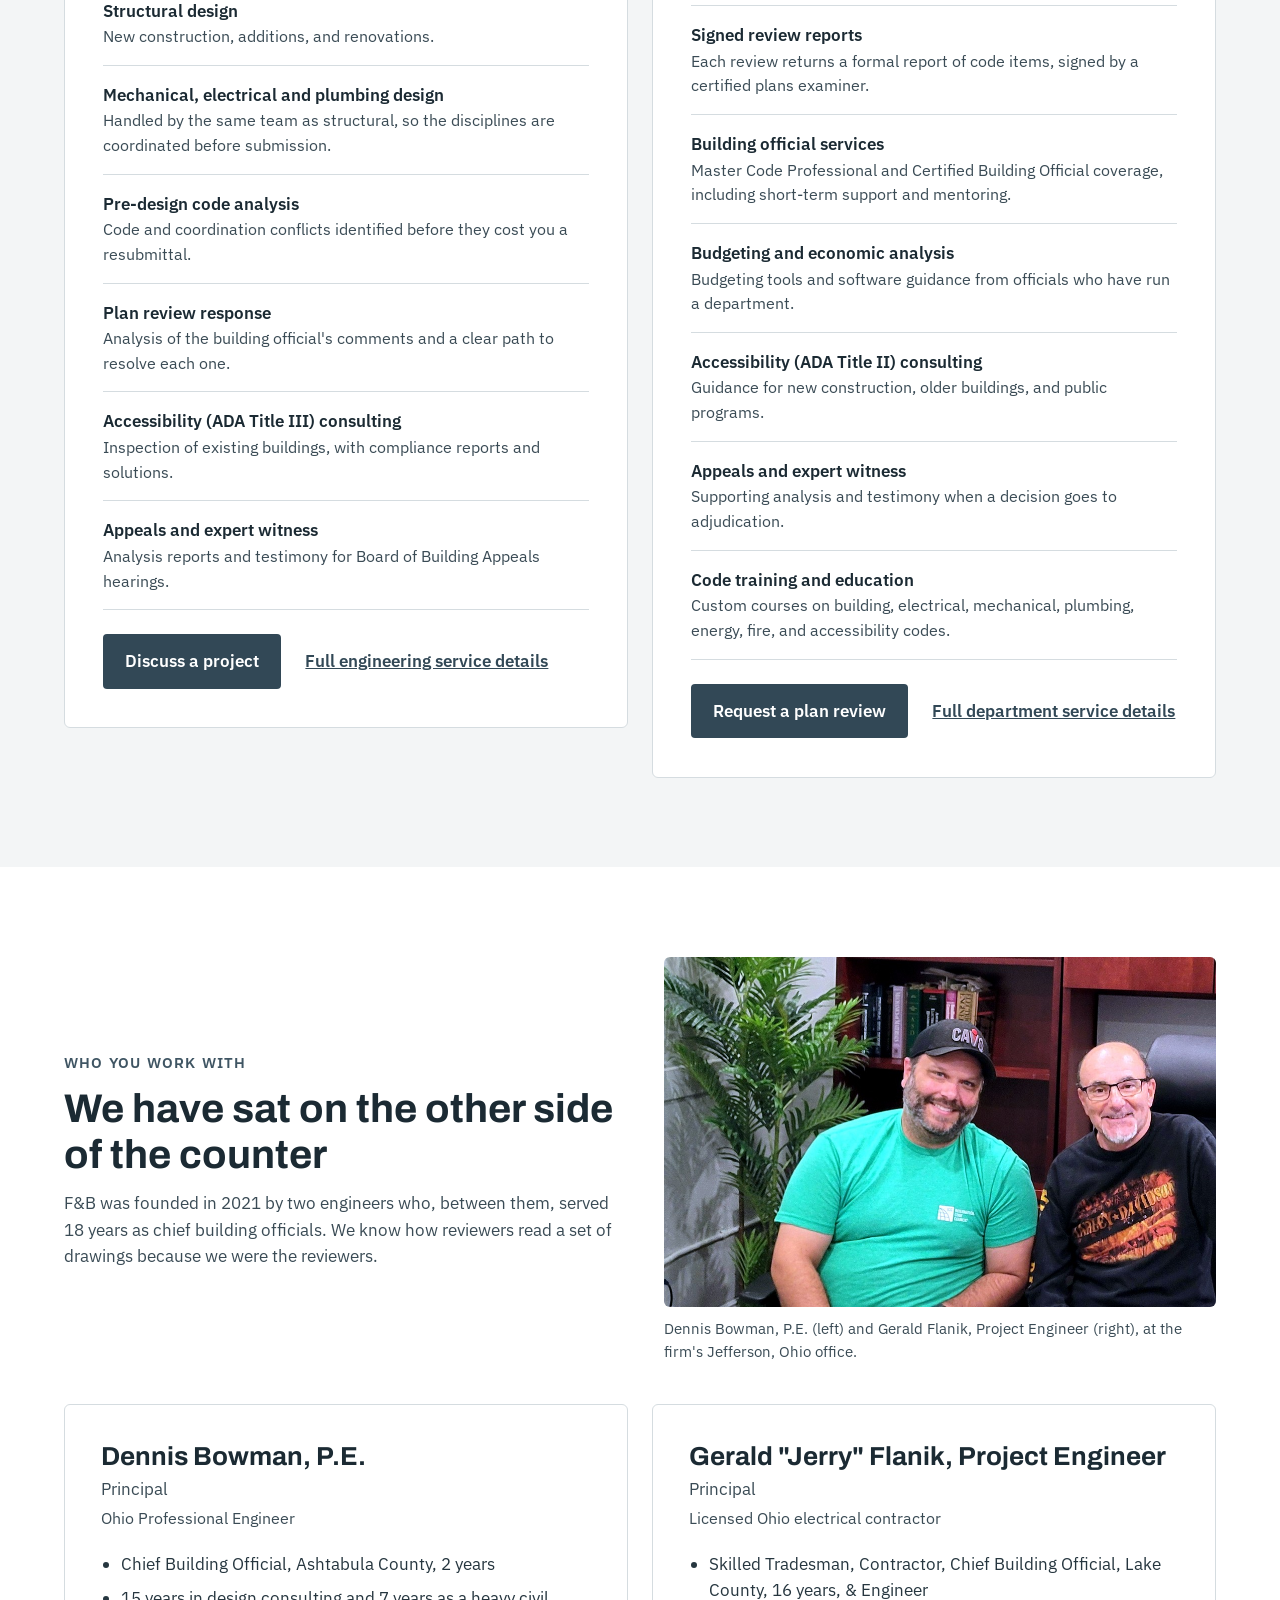
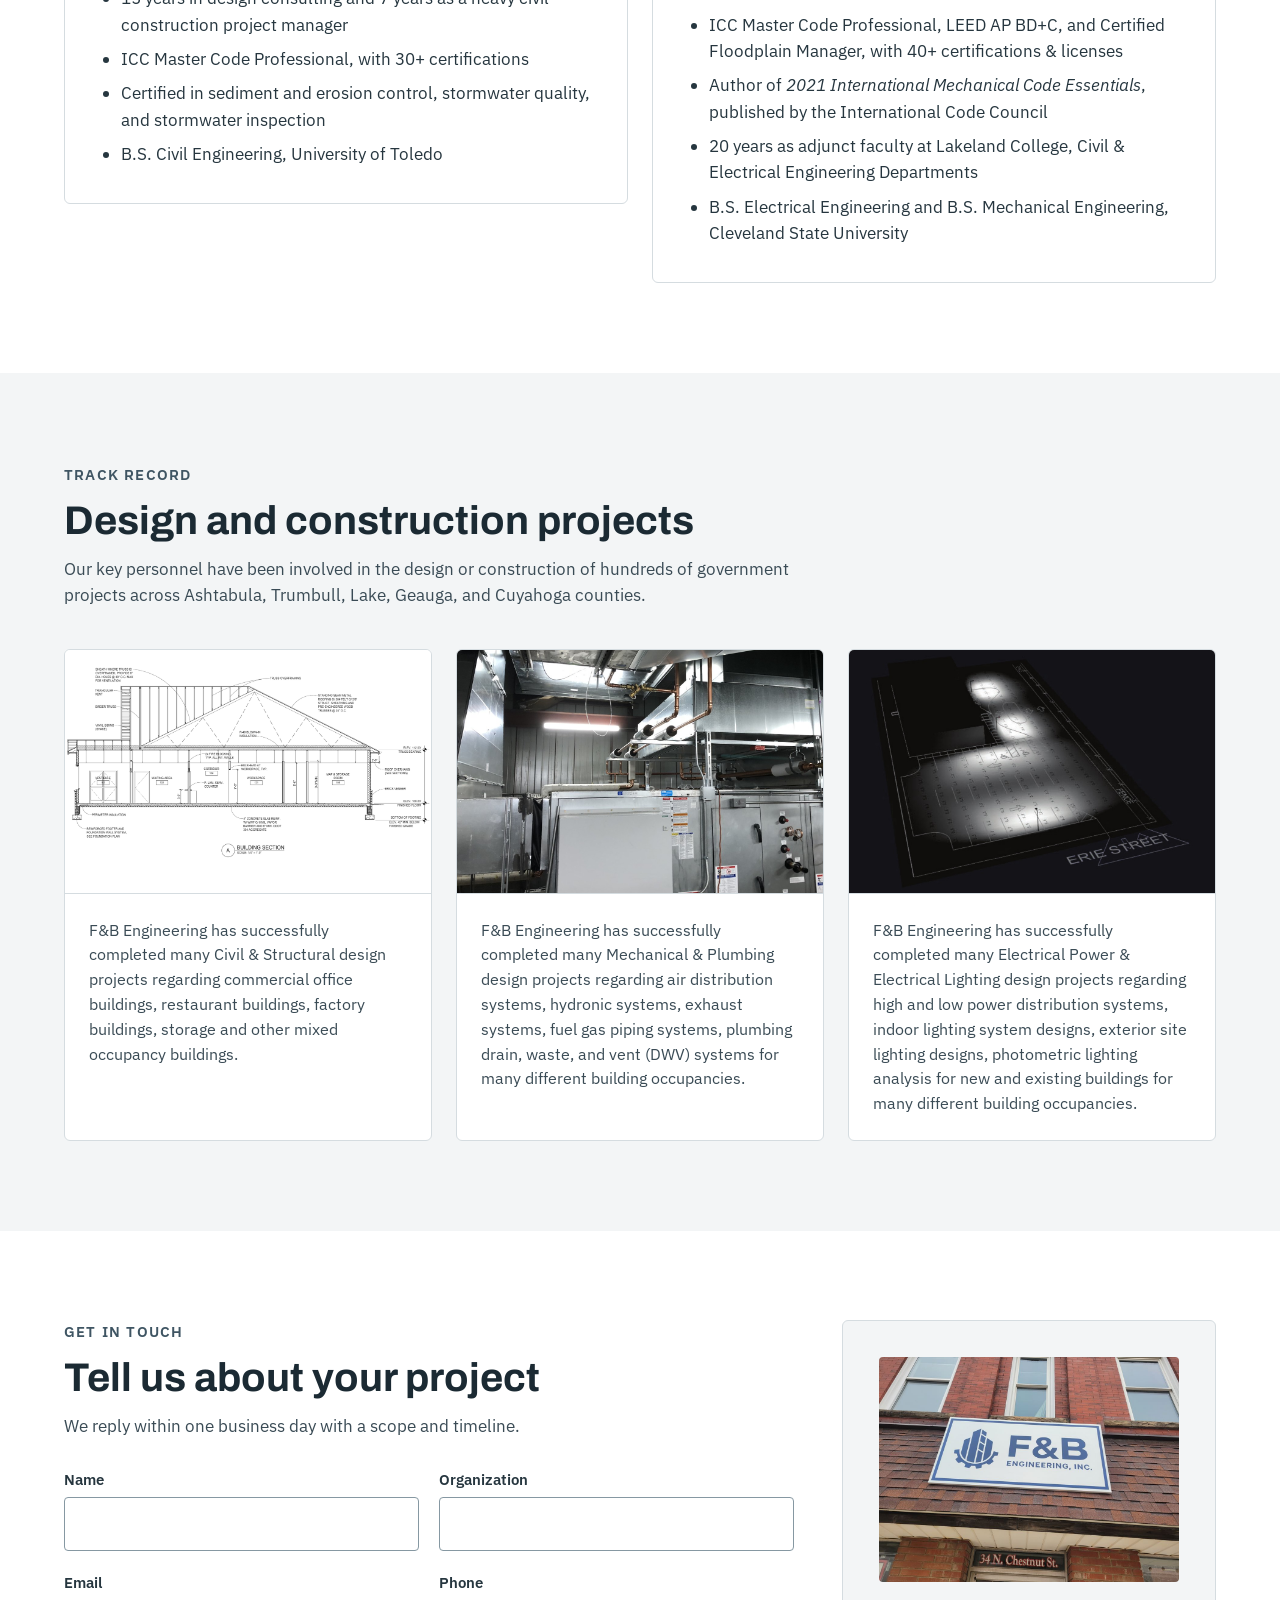
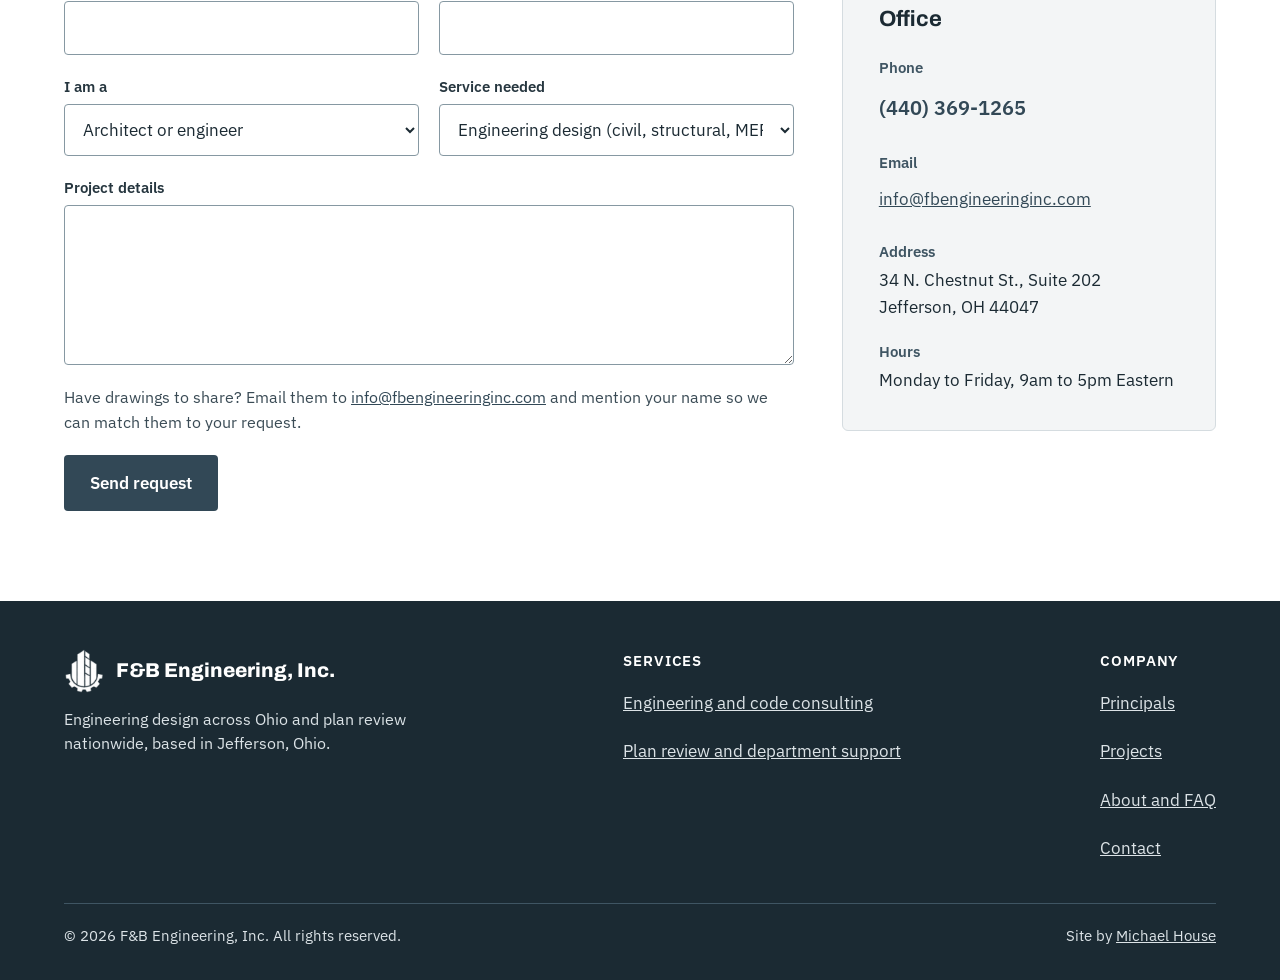
==== commit 82bd92e6: "Keep office photo, title on every mention of Jerry [skip ci] Follow-up to the redesign after going t" ====
--- a/index.html
+++ b/index.html
@@ -17,6 +17,10 @@
 <meta property="og:image:height" content="630">
 <meta property="og:image:alt" content="F&amp;B Engineering, Inc. Ohio engineering and nationwide plan review.">
 <meta name="twitter:card" content="summary_large_image">
+<meta name="twitter:title" content="F&amp;B Engineering, Inc. | Ohio Engineering and Nationwide Plan Review">
+<meta name="twitter:description" content="Civil, structural, mechanical, electrical, and plumbing design across Ohio, and certified third-party plan review for building and fire departments nationwide. Founded by two former chief building officials.">
+<meta name="twitter:image" content="https://www.fbengineeringinc.com/og-image.jpg">
+<meta name="robots" content="index, follow">
 <link rel="icon" type="image/png" sizes="32x32" href="images/favicon-32.png">
 <link rel="apple-touch-icon" sizes="180x180" href="images/apple-touch-icon.png">
 <link rel="preconnect" href="https://fonts.googleapis.com">
@@ -32,7 +36,7 @@
 <header class="site-header">
 <div class="bar">
 <a class="brand" href="#top">
-<img src="images/logo-mark.png" alt="" width="43" height="48">
+<img src="images/logo-blue.png" alt="" width="53" height="48">
 <span>F&amp;B Engineering, Inc.</span>
 </a>
 <button class="nav-toggle" id="nav-toggle" type="button" aria-label="Open menu" aria-expanded="false" aria-controls="site-nav">
@@ -132,16 +136,21 @@
 
 <section id="principals" class="section">
 <div class="inner">
+<div class="duo">
 <div class="intro">
 <div class="eyebrow">Who you work with</div>
 <h2>We have sat on the other side of the counter</h2>
 <p>F&amp;B was founded in 2021 by two engineers who, between them, served 18 years as chief building officials. We know how reviewers read a set of drawings because we were the reviewers.</p>
 </div>
+<figure>
+<img src="images/fbe-principals-photo.jpg" alt="Dennis Bowman, P.E. (left) and Gerald Flanik, Project Engineer (right), at the firm's office in Jefferson, Ohio" width="1100" height="698" loading="lazy">
+<figcaption>Dennis Bowman, P.E. (left) and Gerald Flanik, Project Engineer (right), at the firm's Jefferson, Ohio office.</figcaption>
+</figure>
+</div>
 <div class="cols">
 
 <article class="bio">
 <div class="bio-head">
-<div class="headshot" aria-hidden="true">DB</div>
 <div class="bio-id">
 <h3>Dennis Bowman, P.E.</h3>
 <p>Principal</p>
@@ -159,7 +168,6 @@
 
 <article class="bio">
 <div class="bio-head">
-<div class="headshot" aria-hidden="true">GF</div>
 <div class="bio-id">
 <h3>Gerald "Jerry" Flanik, Project Engineer</h3>
 <p>Principal</p>
@@ -200,6 +208,38 @@
 <p>F&amp;B Engineering has successfully completed many Electrical Power &amp; Electrical Lighting design projects regarding high and low power distribution systems, indoor lighting system designs, exterior site lighting designs, photometric lighting analysis for new and existing buildings for many different building occupancies.</p>
 </article>
 </div>
+<template id="featured-projects">
+<h3 class="subhead">Selected projects</h3>
+<div class="tiles">
+<article class="tile">
+<img src="images/REPLACE.jpg" alt="" width="1200" height="800" loading="lazy">
+<div class="tile-body">
+<div class="eyebrow">Client or municipality</div>
+<h4>Project name</h4>
+<p>Scope: disciplines, building type, size</p>
+<p>Result: review cycles, schedule</p>
+</div>
+</article>
+<article class="tile">
+<img src="images/REPLACE.jpg" alt="" width="1200" height="800" loading="lazy">
+<div class="tile-body">
+<div class="eyebrow">Client or municipality</div>
+<h4>Project name</h4>
+<p>Scope: disciplines, building type, size</p>
+<p>Result: review cycles, schedule</p>
+</div>
+</article>
+<article class="tile">
+<img src="images/REPLACE.jpg" alt="" width="1200" height="800" loading="lazy">
+<div class="tile-body">
+<div class="eyebrow">Client or municipality</div>
+<h4>Project name</h4>
+<p>Scope: disciplines, building type, size</p>
+<p>Result: review cycles, schedule</p>
+</div>
+</article>
+</div>
+</template>
 </div>
 </section>
 
@@ -318,7 +358,7 @@
 <h2>Company</h2>
 <a href="#principals">Principals</a>
 <a href="#projects">Projects</a>
-<a href="about.html#faq">FAQ</a>
+<a href="about.html">About and FAQ</a>
 <a href="#contact">Contact</a>
 </div>
 </div>
@@ -328,6 +368,6 @@
 </div>
 </div>
 </footer>
-<script src="js/site.js" defer></script>
+<script src="js/site.js" defer onerror="document.documentElement.className=''"></script>
 </body>
 </html>
--- a/css/site.css
+++ b/css/site.css
@@ -16,7 +16,7 @@
 
 *, *::before, *::after { box-sizing: border-box; }
 
-html { scroll-behavior: smooth; -webkit-text-size-adjust: 100%; }
+html { -webkit-text-size-adjust: 100%; }
 
 body {
   margin: 0;
@@ -31,7 +31,8 @@
 img { max-width: 100%; }
 a { color: var(--slate); }
 a:hover { color: var(--ink); }
-:focus-visible { outline: 2px solid var(--accent); outline-offset: 3px; }
+:focus-visible { outline: 2px solid var(--slate); outline-offset: 3px; }
+.hero :focus-visible, .glance :focus-visible, .cta :focus-visible, .site-footer :focus-visible { outline-color: var(--accent); }
 [hidden] { display: none !important; }
 
 .skip {
@@ -69,7 +70,7 @@
   font-family: var(--head); font-weight: 800; font-size: 22px;
   letter-spacing: .01em; color: var(--slate);
 }
-.brand img { width: 43px; height: 48px; flex: none; }
+.brand img { width: 53px; height: 48px; flex: none; }
 .nav { display: flex; flex-wrap: wrap; align-items: center; gap: 8px 28px; font-size: 16px; font-weight: 500; }
 .nav a { text-decoration: none; padding: 12px 0; }
 .nav a:not(.btn)[aria-current] { color: var(--ink); box-shadow: inset 0 -2px var(--accent); }
@@ -85,7 +86,9 @@
 .nav-toggle[aria-expanded="true"] span:nth-child(2) { opacity: 0; }
 .nav-toggle[aria-expanded="true"] span:nth-child(3) { transform: translateY(-7px) rotate(-45deg); }
 
-@media (max-width: 1099px) {
+@media (max-width: 1139px) {
+  .js .bar { column-gap: 12px; }
+  .js .site-header .brand { flex: 1 1 0; min-width: 0; }
   .js .nav-toggle { display: inline-flex; }
   .js .nav {
     display: none; flex-basis: 100%; flex-direction: column; align-items: stretch;
@@ -98,7 +101,14 @@
 }
 @media (max-width: 420px) {
   .brand { font-size: 19px; gap: 10px; }
-  .brand img { width: 36px; height: 40px; }
+  .brand img { width: 44px; height: 40px; }
+}
+@media (max-width: 374px) {
+  .brand { font-size: 17px; }
+}
+@media (max-width: 359px) {
+  .brand { font-size: 15px; gap: 8px; }
+  .brand img { width: 40px; height: 36px; }
 }
 
 /* hero */
@@ -178,12 +188,12 @@
 .bio-id h3 { font-family: var(--head); font-weight: 700; font-size: 26px; line-height: 1.2; color: var(--ink); }
 .bio-id .lic { font-size: 16px; }
 .bio ul { padding-left: 20px; display: flex; flex-direction: column; gap: 8px; color: var(--list); }
-.bio > p { color: var(--list); }
-.headshot {
-  width: 104px; height: 104px; flex: none; border-radius: 6px; object-fit: cover;
-  display: grid; place-items: center; background: var(--surface); border: 1px solid var(--line);
-  font-family: var(--head); font-weight: 700; font-size: 30px; letter-spacing: .02em; color: var(--label);
-}
+.headshot { width: 104px; height: 104px; flex: none; border-radius: 6px; object-fit: cover; border: 1px solid var(--line); }
+.duo { display: flex; flex-wrap: wrap; align-items: center; gap: 32px 48px; }
+.duo .intro { flex: 1 1 380px; min-width: 0; max-width: none; }
+.duo figure { flex: 1 1 380px; min-width: 0; max-width: 560px; display: flex; flex-direction: column; gap: 10px; }
+.duo img { display: block; width: 100%; height: auto; border-radius: 6px; }
+.duo figcaption { font-size: 15px; color: var(--muted); }
 
 /* projects */
 .tiles { display: grid; gap: 24px; grid-template-columns: repeat(auto-fit, minmax(min(280px, 100%), 1fr)); }
@@ -195,7 +205,12 @@
   display: block; width: 100%; height: auto; aspect-ratio: 3 / 2; object-fit: cover;
   background: #fff; border-bottom: 1px solid var(--line);
 }
-.tile p { padding: 24px; color: var(--muted); font-size: 16px; }
+.tile > p { padding: 24px; color: var(--muted); font-size: 16px; }
+.tile-body { padding: 24px; display: flex; flex-direction: column; gap: 8px; }
+.tile-body .eyebrow { letter-spacing: .06em; }
+.tile-body h4 { margin: 0; font-family: var(--head); font-weight: 700; font-size: 22px; line-height: 1.25; }
+.tile-body p { color: var(--muted); font-size: 16px; }
+.subhead { font-family: var(--head); font-weight: 700; font-size: 26px; line-height: 1.2; }
 
 /* contact */
 .contact { max-width: 1200px; margin: 0 auto; display: flex; flex-wrap: wrap; gap: 48px; }
@@ -213,21 +228,22 @@
   outline: 2px solid var(--slate); outline-offset: 0; border-color: var(--slate);
 }
 .trap { position: absolute; left: -9999px; width: 1px; height: 1px; overflow: hidden; }
+.form .btn { padding: 15px 26px; }
 .form-note { color: var(--muted); font-size: 16px; }
 .form-error { color: #A12D22; font-size: 16px; }
 .form-done {
   border: 1px solid var(--line); border-left: 4px solid var(--accent); border-radius: 6px;
   background: var(--surface); padding: 24px 28px; display: flex; flex-direction: column; gap: 6px;
 }
-.form-done h3 { font-family: var(--head); font-weight: 700; font-size: 22px; }
+.form-done h2, .form-done h3 { font-family: var(--head); font-weight: 700; font-size: 22px; line-height: 1.55; }
 .form-done p { color: var(--muted); }
 .office {
-  flex: 1 1 300px; min-width: 0; align-self: flex-start; background: var(--surface);
+  flex: 1 1 300px; min-width: 0; box-sizing: content-box; align-self: flex-start; background: var(--surface);
   border: 1px solid var(--line); border-radius: 6px; padding: clamp(24px, 3vw, 36px);
   display: flex; flex-direction: column; gap: 20px;
 }
 .office img { display: block; width: 100%; height: auto; aspect-ratio: 4 / 3; object-fit: cover; border-radius: 4px; }
-.office h3 { font-family: var(--head); font-weight: 700; font-size: 22px; }
+.office h2, .office h3 { font-family: var(--head); font-weight: 700; font-size: 22px; line-height: 1.55; }
 .office dl { display: flex; flex-direction: column; gap: 20px; }
 .office dt { font-size: 15px; font-weight: 600; color: var(--label); margin-bottom: 4px; }
 .office dd a { display: inline-block; padding: 8px 0; overflow-wrap: anywhere; }
@@ -241,7 +257,7 @@
 }
 .detail h2 { font-size: 24px; line-height: 1.25; }
 .detail-body { display: flex; flex-direction: column; gap: 14px; color: var(--muted); }
-.detail-body h3 { font-size: 17px; font-weight: 600; color: var(--ink); margin-top: 6px; }
+.detail-body .lead { color: var(--ink); font-weight: 500; }
 .detail-body strong { color: var(--ink); font-weight: 600; }
 .topics { padding-left: 20px; columns: 2 260px; column-gap: 48px; color: var(--list); }
 .topics li { break-inside: avoid; padding-bottom: 8px; }
@@ -279,6 +295,8 @@
 .cta-copy { display: flex; flex-direction: column; gap: 10px; max-width: 640px; }
 .cta h2 { font-size: clamp(24px, 2.6vw, 32px); line-height: 1.2; }
 .cta p { color: #E3E9EC; }
+.cta-office { font-size: 16px; }
+.cta-office a { color: #fff; }
 .cta-actions { display: flex; flex-wrap: wrap; gap: 12px; }
 
 /* footer */
@@ -286,7 +304,7 @@
 .footer-inner { max-width: 1200px; margin: 0 auto; display: flex; flex-direction: column; gap: 32px; }
 .footer-top { display: flex; flex-wrap: wrap; justify-content: space-between; gap: 32px 64px; }
 .footer-brand { display: flex; flex-direction: column; gap: 14px; max-width: 360px; font-size: 16px; }
-.footer-brand .brand { color: #fff; font-size: 20px; }
+.footer-brand .brand { color: #fff; font-size: 20px; letter-spacing: normal; gap: 12px; }
 .footer-brand .brand img { width: 40px; height: 44px; }
 .footer-col { display: flex; flex-direction: column; gap: 2px; }
 .footer-col h2 {
@@ -302,12 +320,11 @@
 .footer-bottom a { color: inherit; }
 
 @media (prefers-reduced-motion: reduce) {
-  html { scroll-behavior: auto; }
   * { transition: none !important; }
 }
 
 @media print {
-  .nav-toggle, .skip { display: none; }
+  .js .nav-toggle, .nav-toggle, .skip { display: none; }
   .card, .bio, .tile, .note, .detail, .office, .creds li { break-inside: avoid; }
   .hero, .glance, .cta, .site-footer { -webkit-print-color-adjust: exact; print-color-adjust: exact; }
 }
